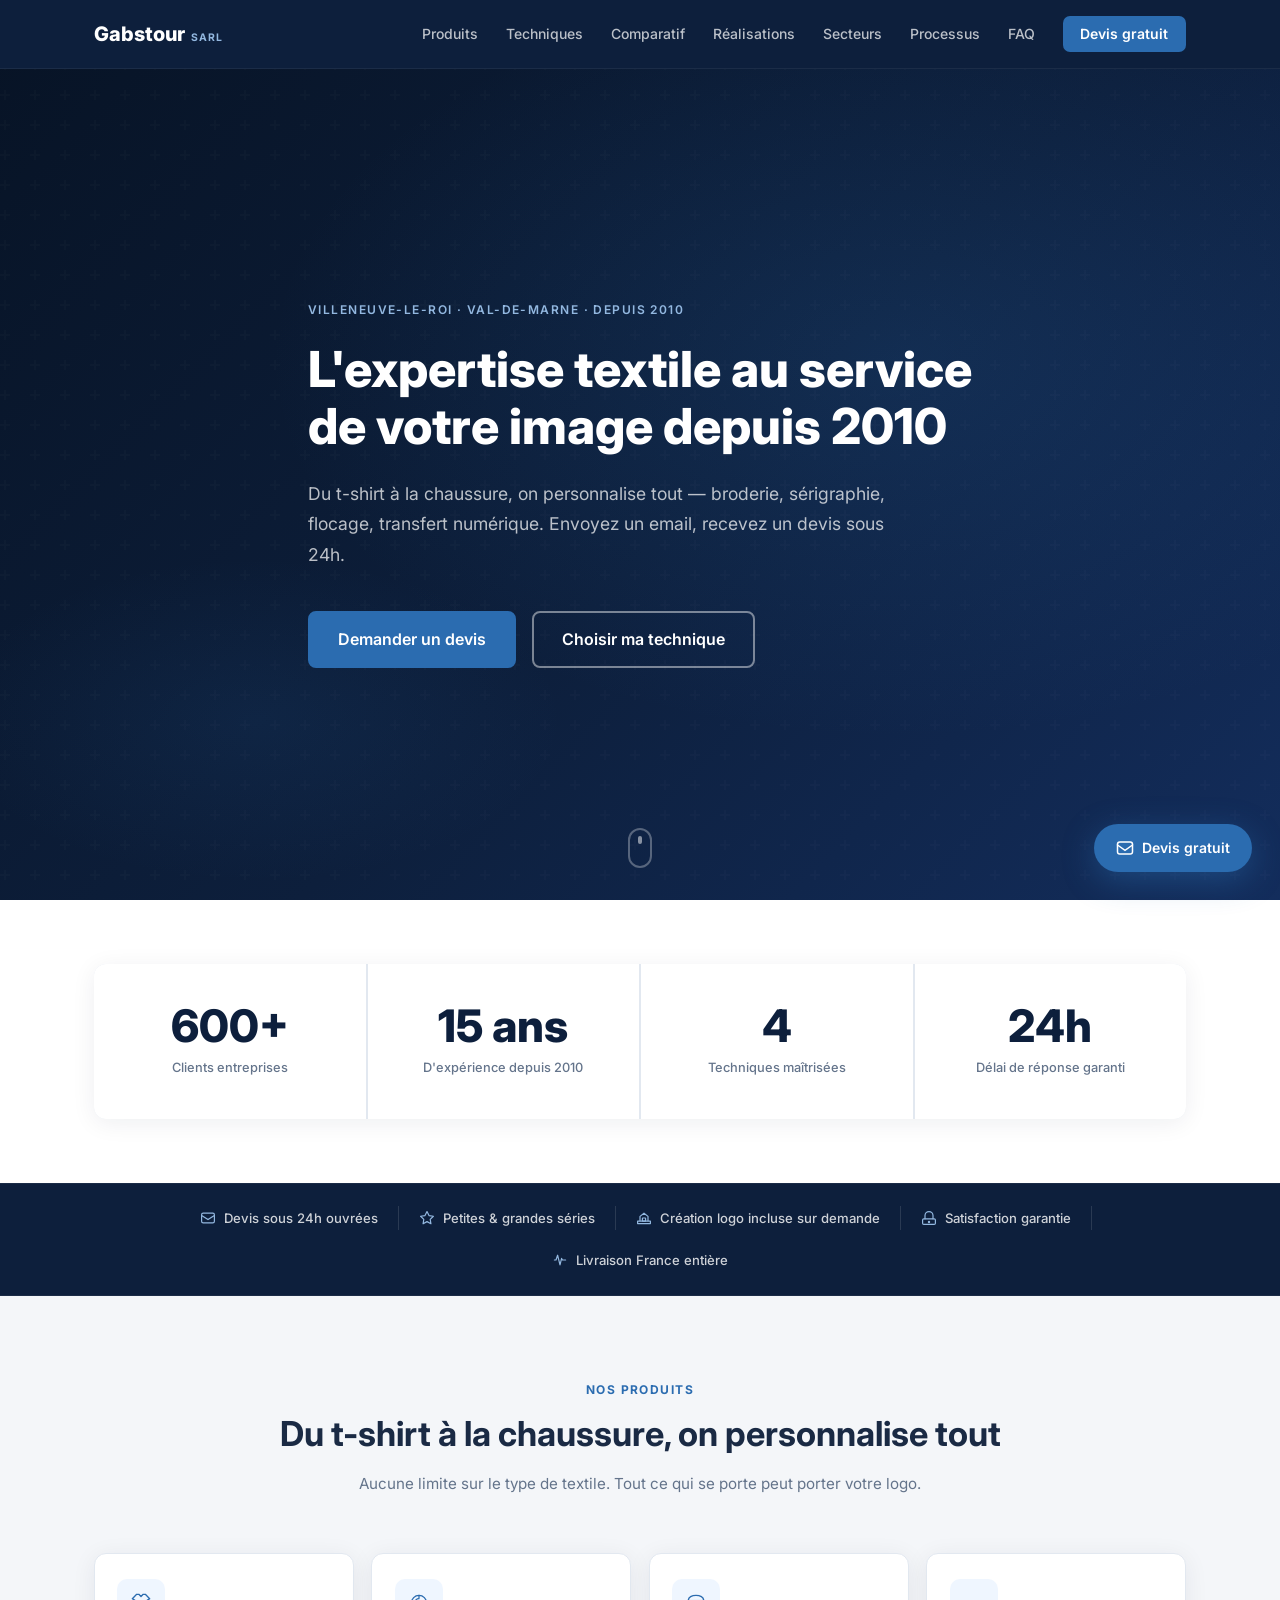
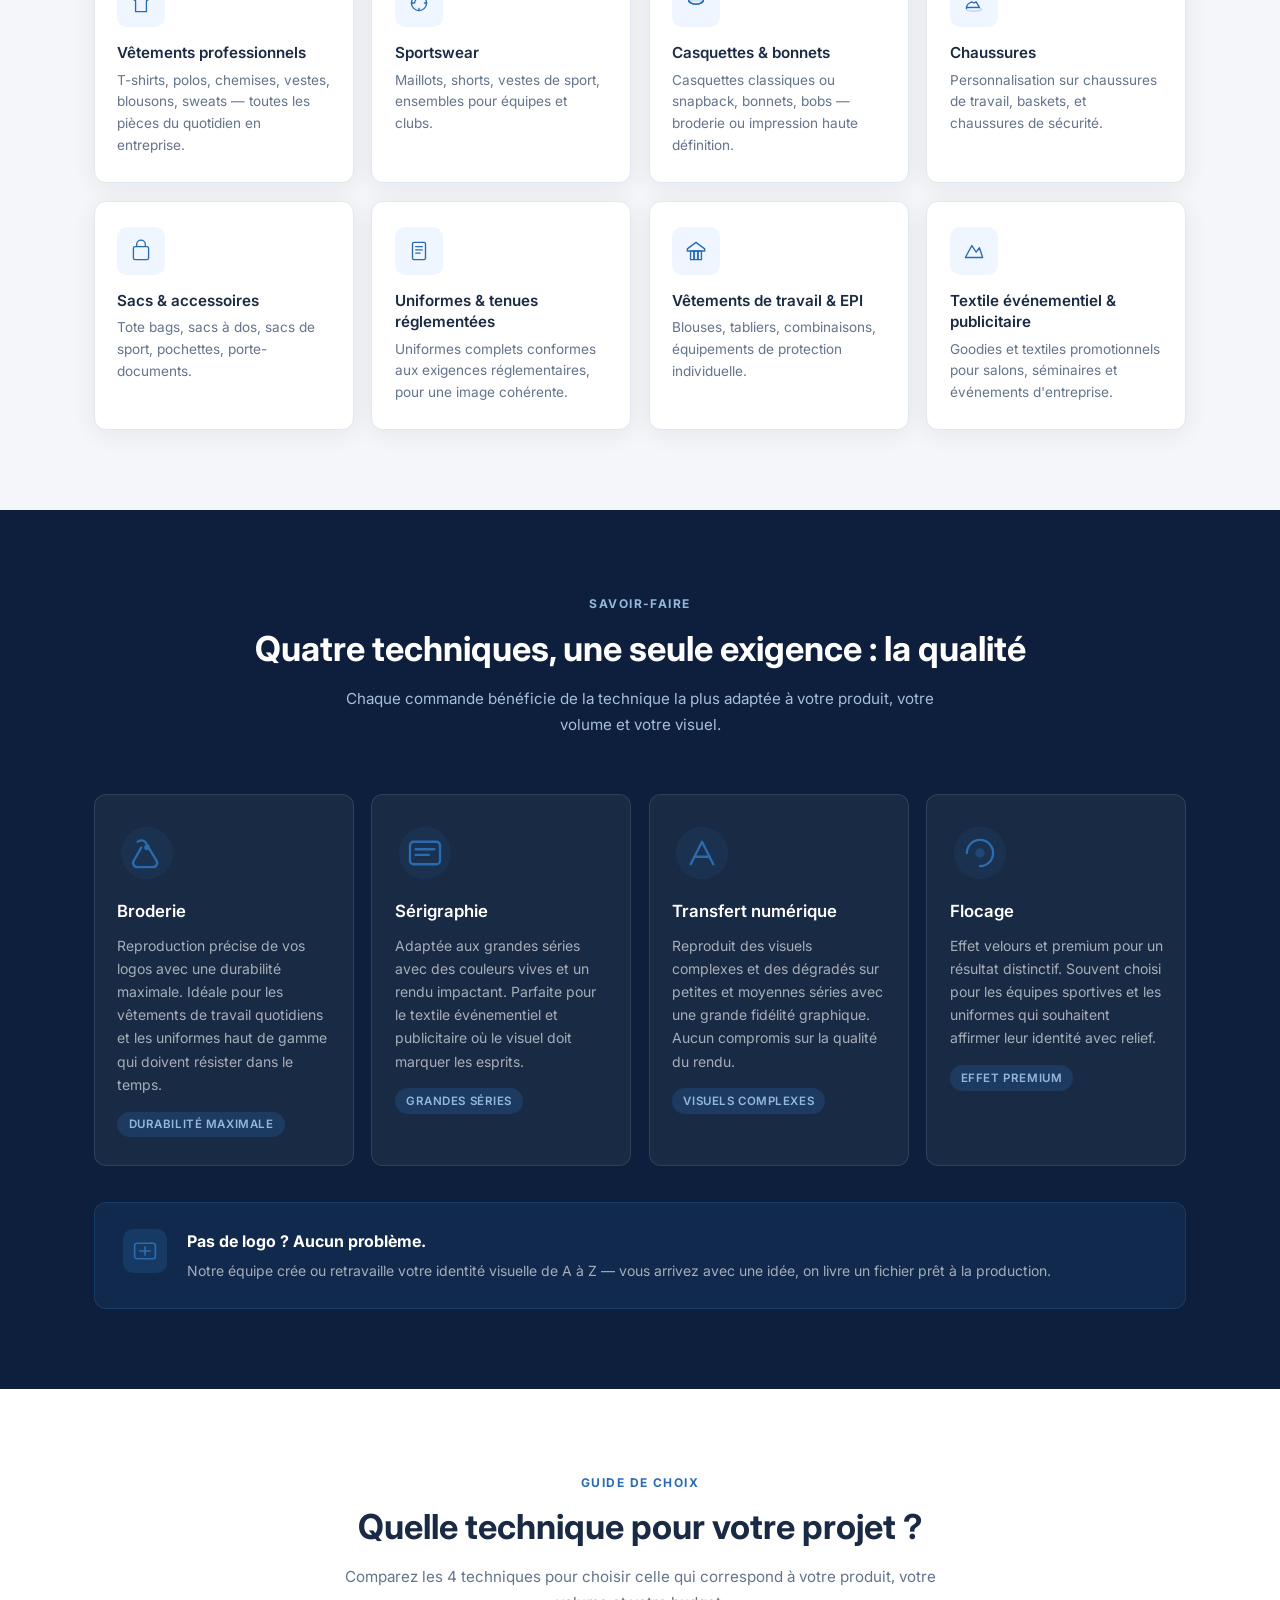
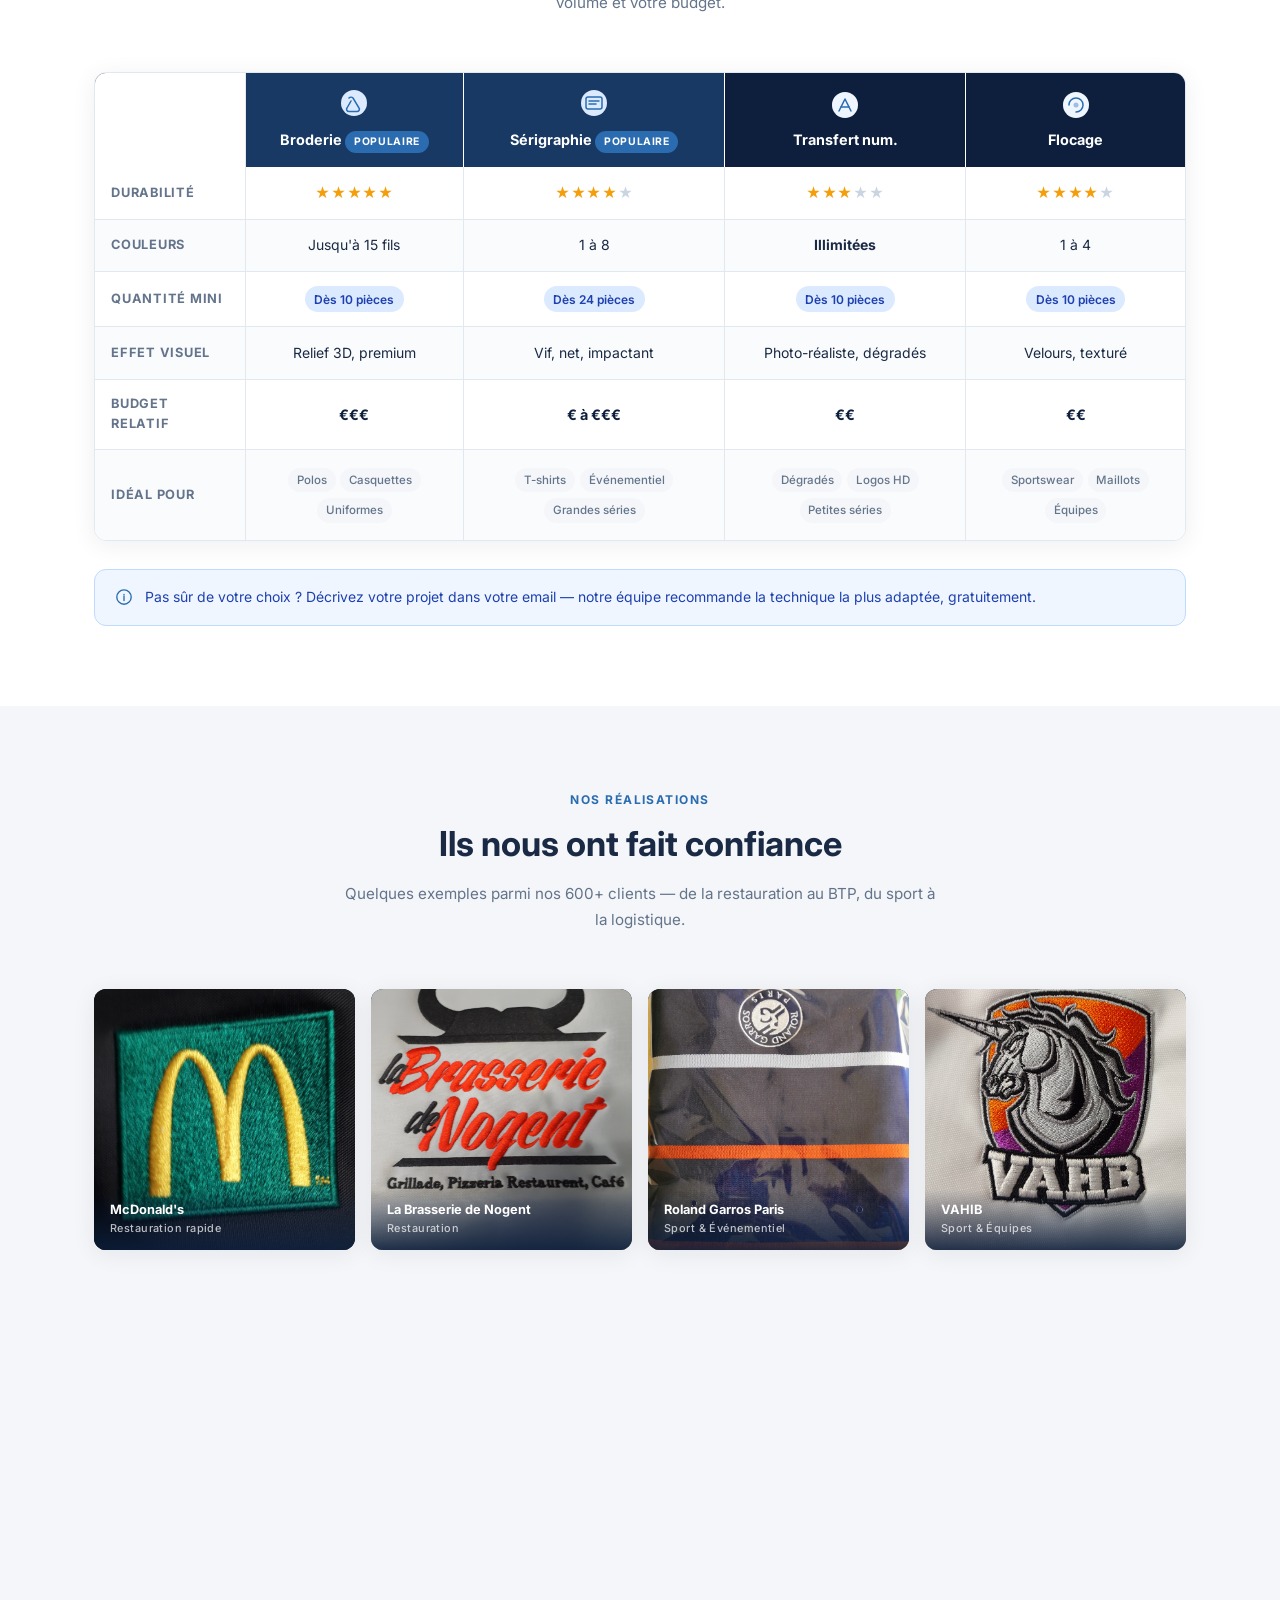
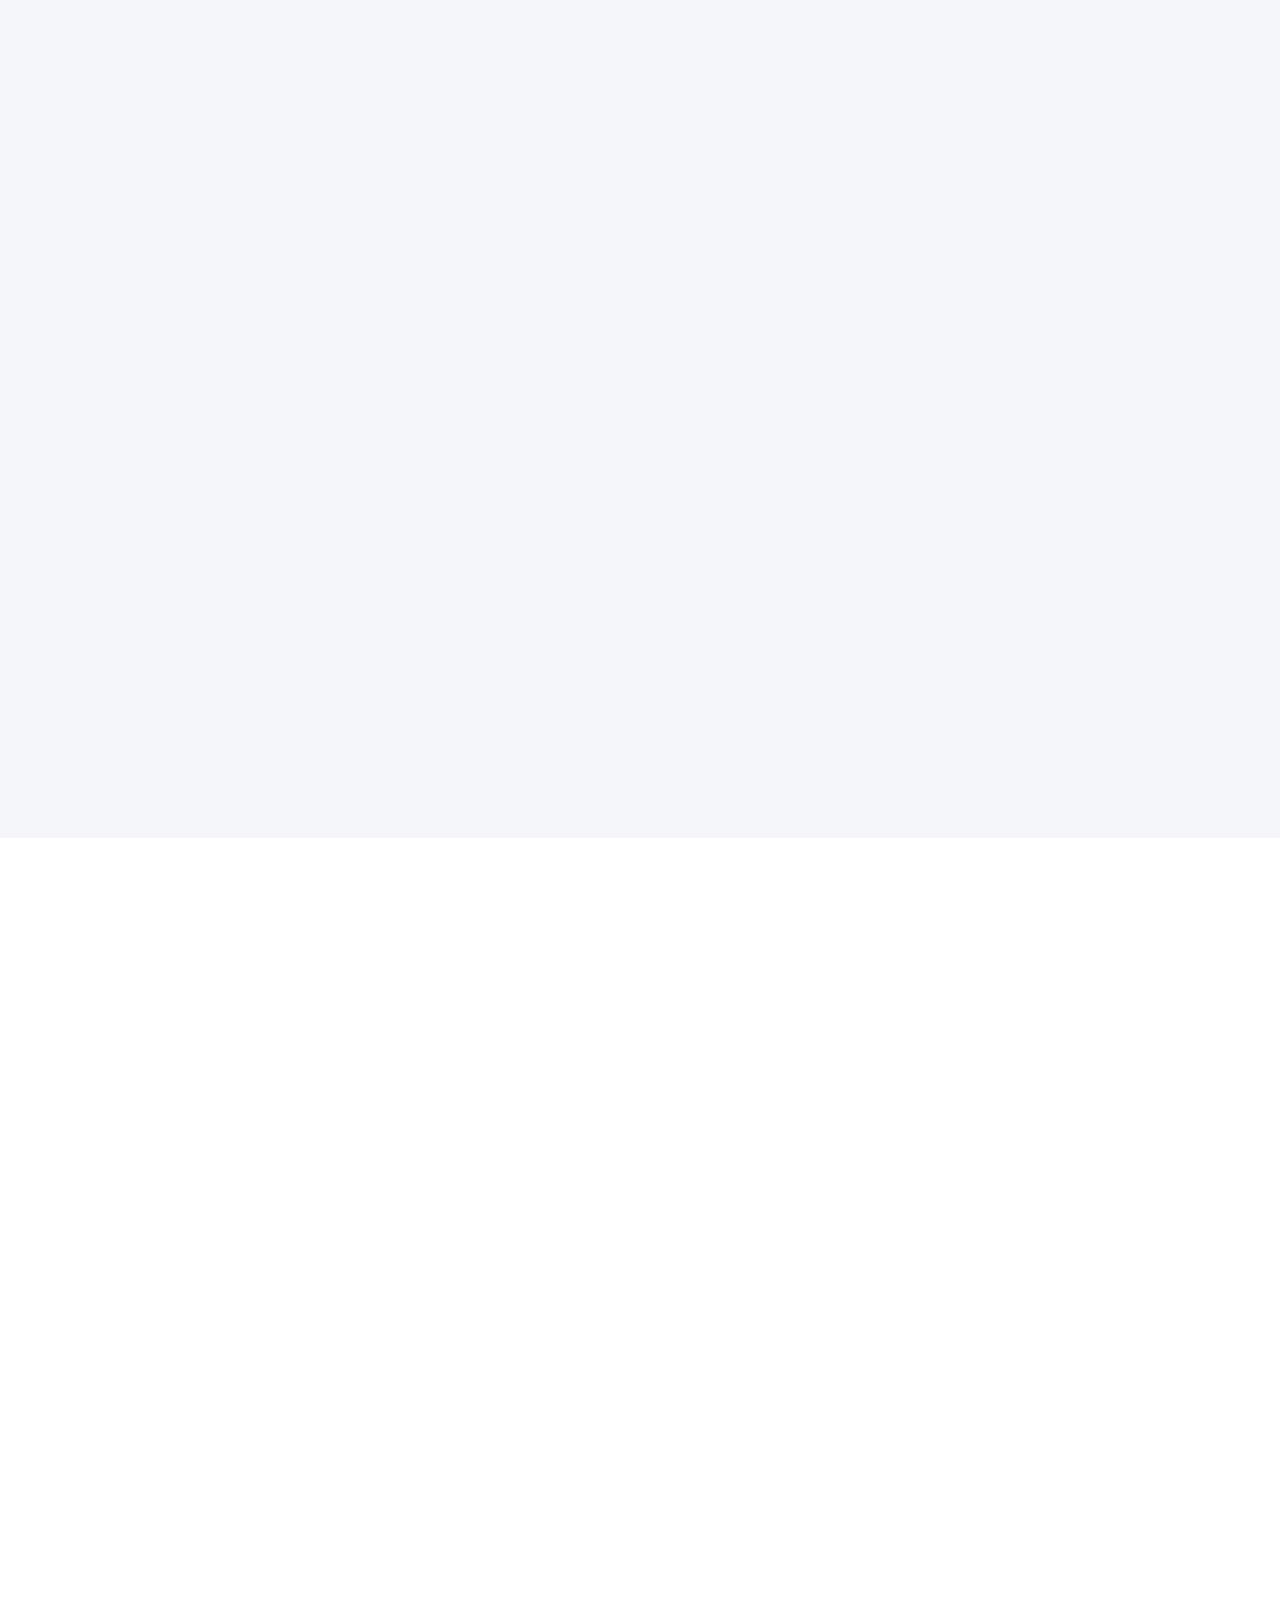
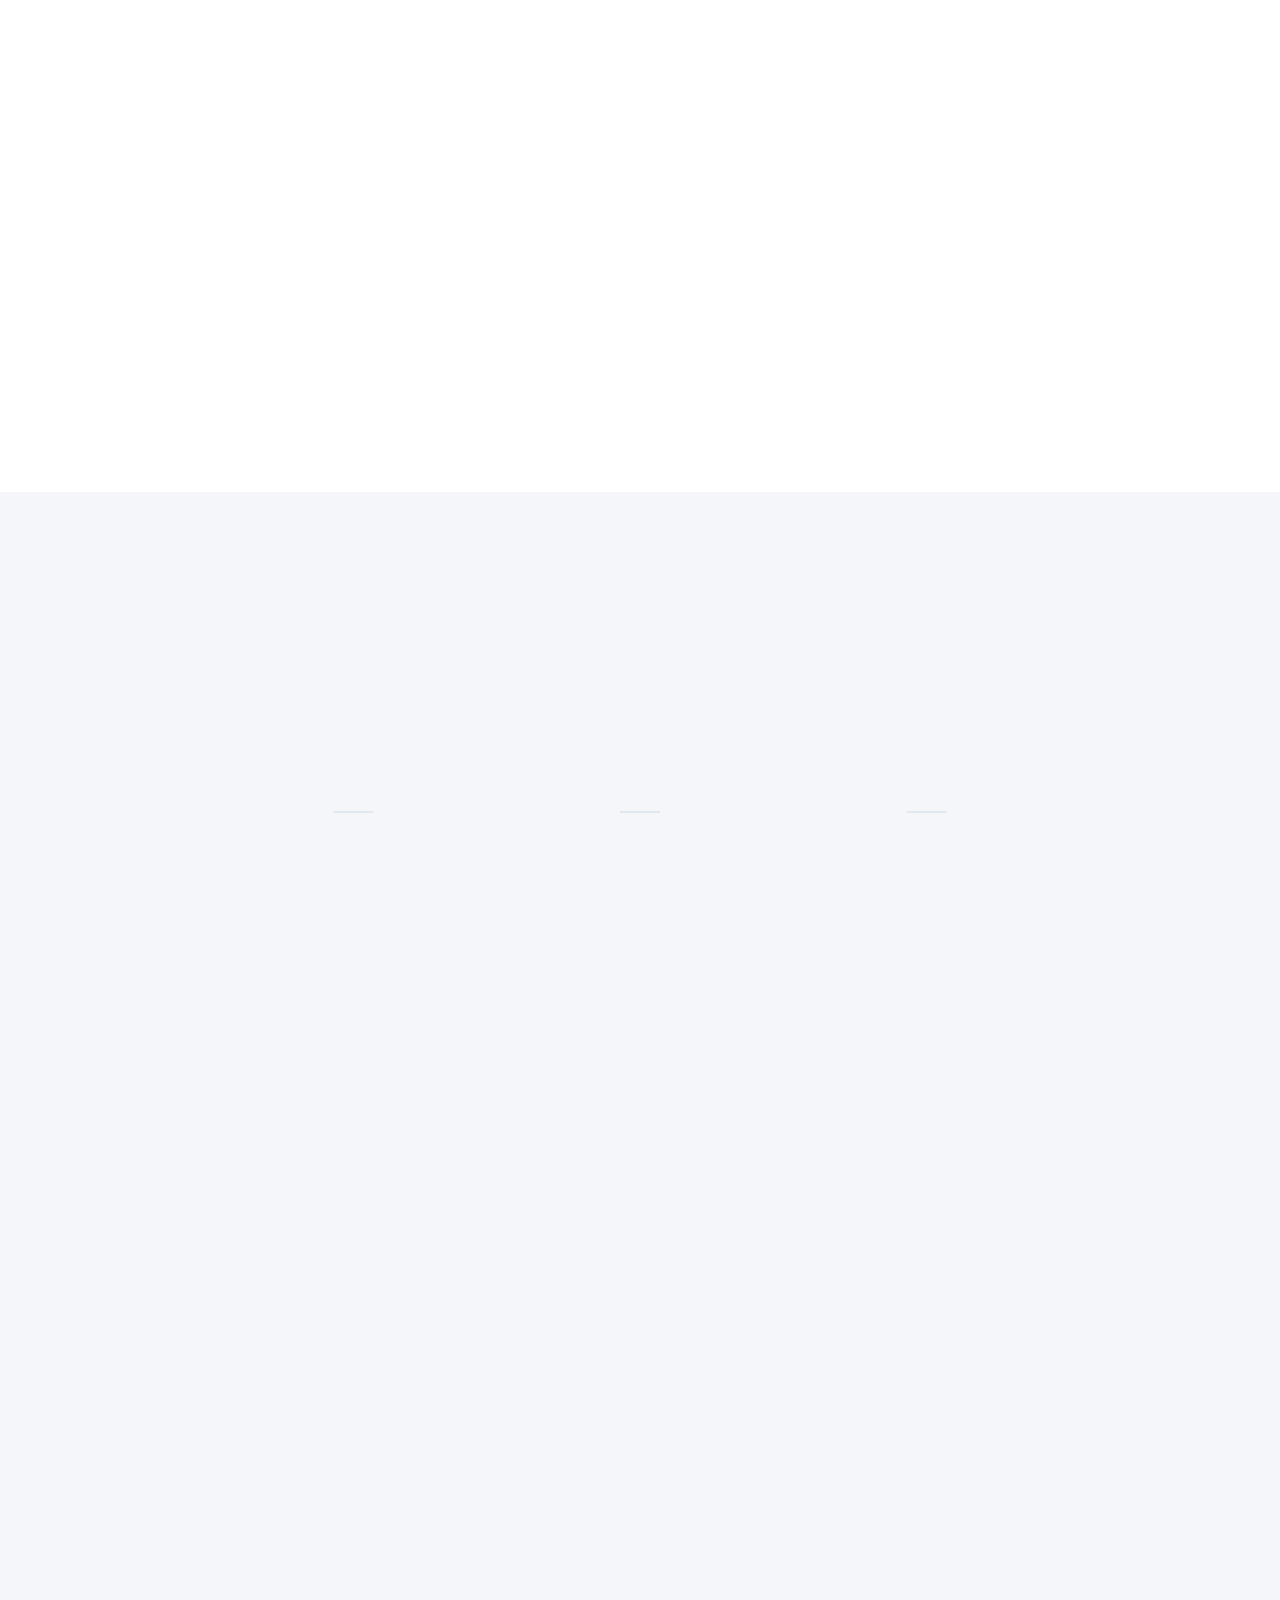
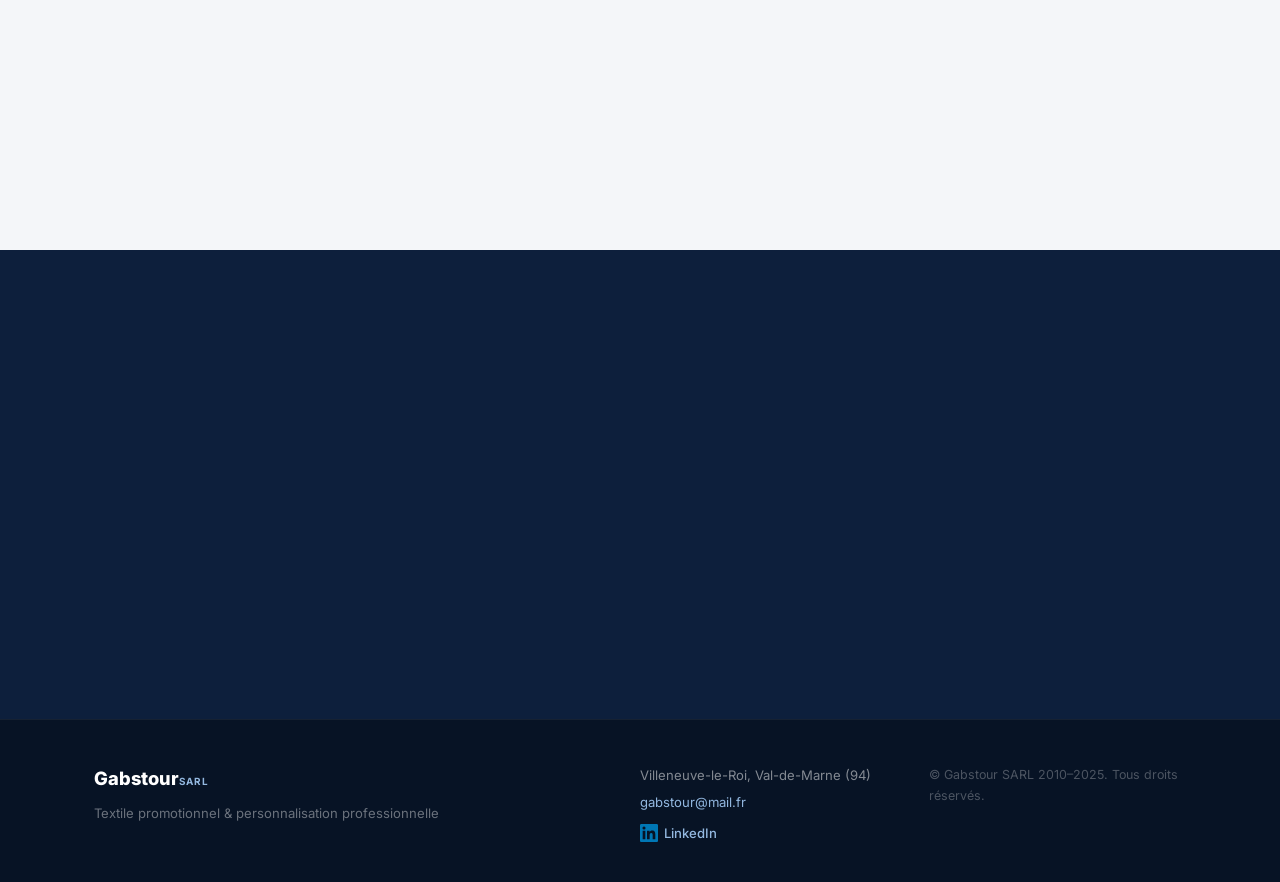
==== index.html @ 2e2203f8 "Ajoute section galerie avec 17 réalisations clients réelles Intègre les photos de broderie de vrais " ====
<!DOCTYPE html>
<html lang="fr">
<head>
  <meta charset="UTF-8" />
  <meta name="viewport" content="width=device-width, initial-scale=1.0" />
  <meta name="description" content="Gabstour SARL – Expert en textile promotionnel et vêtements de travail personnalisés depuis 2010. Broderie, sérigraphie, transfert numérique, flocage. Plus de 600 clients entreprises en France." />
  <title>Gabstour SARL – Textile Promotionnel & Personnalisation depuis 2010</title>
  <link rel="preconnect" href="https://fonts.googleapis.com" />
  <link rel="preconnect" href="https://fonts.gstatic.com" crossorigin />
  <link href="https://fonts.googleapis.com/css2?family=Inter:wght@300;400;500;600;700;800&display=swap" rel="stylesheet" />
  <link rel="stylesheet" href="style.css" />
</head>
<body>

  <!-- NAV -->
  <header class="navbar" id="navbar">
    <div class="container nav-inner">
      <a href="#hero" class="logo">
        <span class="logo-main">Gabstour</span><span class="logo-tag">SARL</span>
      </a>
      <nav class="nav-links" id="navLinks">
        <a href="#what-we-do">Produits</a>
        <a href="#techniques">Techniques</a>
        <a href="#comparison">Comparatif</a>
        <a href="#realisations">Réalisations</a>
        <a href="#sectors">Secteurs</a>
        <a href="#process">Processus</a>
        <a href="#faq">FAQ</a>
        <a href="#contact" class="nav-cta">Devis gratuit</a>
      </nav>
      <button class="burger" id="burger" aria-label="Menu" aria-expanded="false">
        <span></span><span></span><span></span>
      </button>
    </div>
  </header>

  <!-- HERO -->
  <section class="hero" id="hero">
    <div class="hero-overlay"></div>
    <div class="container hero-content">
      <p class="hero-eyebrow fade-in">Villeneuve-le-Roi · Val-de-Marne · Depuis 2010</p>
      <h1 class="hero-title fade-in">L'expertise textile au service<br>de votre image depuis 2010</h1>
      <p class="hero-sub fade-in">Du t-shirt à la chaussure, on personnalise tout — broderie, sérigraphie, flocage, transfert numérique. Envoyez un email, recevez un devis sous 24h.</p>
      <div class="hero-actions fade-in">
        <a href="#contact" class="btn btn-primary btn-lg">Demander un devis</a>
        <a href="#comparison" class="btn btn-outline btn-lg">Choisir ma technique</a>
      </div>
    </div>
    <div class="hero-scroll-hint" aria-hidden="true"><span></span></div>
  </section>

  <!-- STATS -->
  <section class="stats section-white" id="stats">
    <div class="container">
      <div class="stats-grid">
        <div class="stat-card reveal">
          <span class="stat-number" data-target="600" data-suffix="+">0</span>
          <span class="stat-label">Clients entreprises</span>
        </div>
        <div class="stat-card reveal">
          <span class="stat-number" data-target="15" data-suffix=" ans">0</span>
          <span class="stat-label">D'expérience depuis 2010</span>
        </div>
        <div class="stat-card reveal">
          <span class="stat-number" data-target="4" data-suffix="">0</span>
          <span class="stat-label">Techniques maîtrisées</span>
        </div>
        <div class="stat-card reveal">
          <span class="stat-number" data-target="24" data-suffix="h">0</span>
          <span class="stat-label">Délai de réponse garanti</span>
        </div>
      </div>
    </div>
  </section>

  <!-- GUARANTEES STRIP -->
  <section class="guarantees">
    <div class="container">
      <div class="guarantees-inner">
        <div class="guarantee-item">
          <svg viewBox="0 0 20 20" fill="none"><rect x="2" y="4" width="16" height="12" rx="2" stroke="currentColor" stroke-width="1.5" fill="none"/><path d="M2 7l8 5 8-5" stroke="currentColor" stroke-width="1.5" stroke-linecap="round"/></svg>
          <span>Devis sous 24h ouvrées</span>
        </div>
        <span class="g-sep" aria-hidden="true"></span>
        <div class="guarantee-item">
          <svg viewBox="0 0 20 20" fill="none"><path d="M10 2l2.5 5 5.5.8-4 3.9.9 5.5L10 14.5l-4.9 2.7.9-5.5L2 7.8l5.5-.8L10 2z" stroke="currentColor" stroke-width="1.5" stroke-linejoin="round" fill="none"/></svg>
          <span>Petites &amp; grandes séries</span>
        </div>
        <span class="g-sep" aria-hidden="true"></span>
        <div class="guarantee-item">
          <svg viewBox="0 0 20 20" fill="none"><path d="M2 14h16v3H2z" stroke="currentColor" stroke-width="1.5" stroke-linejoin="round" fill="none"/><path d="M5 14V8l5-4 5 4v6" stroke="currentColor" stroke-width="1.5" stroke-linejoin="round" fill="none"/><rect x="8" y="10" width="4" height="4" rx=".5" stroke="currentColor" stroke-width="1.5" fill="none"/></svg>
          <span>Création logo incluse sur demande</span>
        </div>
        <span class="g-sep" aria-hidden="true"></span>
        <div class="guarantee-item">
          <svg viewBox="0 0 20 20" fill="none"><rect x="2" y="11" width="16" height="7" rx="1.5" stroke="currentColor" stroke-width="1.5" fill="none"/><path d="M5 11V7a5 5 0 0110 0v4" stroke="currentColor" stroke-width="1.5" stroke-linecap="round"/><circle cx="10" cy="15" r="1.5" fill="currentColor"/></svg>
          <span>Satisfaction garantie</span>
        </div>
        <span class="g-sep" aria-hidden="true"></span>
        <div class="guarantee-item">
          <svg viewBox="0 0 20 20" fill="none"><path d="M3 10h2l2-6 3 12 2-8 1 2h4" stroke="currentColor" stroke-width="1.5" stroke-linecap="round" stroke-linejoin="round"/></svg>
          <span>Livraison France entière</span>
        </div>
      </div>
    </div>
  </section>

  <!-- WHAT WE PERSONALIZE -->
  <section class="section section-alt" id="what-we-do">
    <div class="container">
      <div class="section-header reveal">
        <p class="section-eyebrow">Nos produits</p>
        <h2>Du t-shirt à la chaussure, on personnalise tout</h2>
        <p class="section-sub">Aucune limite sur le type de textile. Tout ce qui se porte peut porter votre logo.</p>
      </div>
      <div class="products-grid">
        <div class="product-card reveal">
          <div class="product-icon">
            <svg viewBox="0 0 48 48" fill="none"><path d="M8 16l8-8h4l4 4 4-4h4l8 8-6 4v20H14V20L8 16z" stroke="#2B6CB0" stroke-width="2.5" stroke-linejoin="round"/></svg>
          </div>
          <h3>Vêtements professionnels</h3>
          <p>T-shirts, polos, chemises, vestes, blousons, sweats — toutes les pièces du quotidien en entreprise.</p>
        </div>
        <div class="product-card reveal">
          <div class="product-icon">
            <svg viewBox="0 0 48 48" fill="none"><circle cx="24" cy="24" r="14" stroke="#2B6CB0" stroke-width="2.5"/><path d="M16 24c0-4.4 3.6-8 8-8" stroke="#2B6CB0" stroke-width="2.5" stroke-linecap="round"/><path d="M24 10v4M24 34v4M10 24h4M34 24h4" stroke="#2B6CB0" stroke-width="2.5" stroke-linecap="round"/></svg>
          </div>
          <h3>Sportswear</h3>
          <p>Maillots, shorts, vestes de sport, ensembles pour équipes et clubs.</p>
        </div>
        <div class="product-card reveal">
          <div class="product-icon">
            <svg viewBox="0 0 48 48" fill="none"><ellipse cx="24" cy="18" rx="14" ry="8" stroke="#2B6CB0" stroke-width="2.5"/><path d="M10 18c0 4.4 6.3 8 14 8s14-3.6 14-8" stroke="#2B6CB0" stroke-width="2.5"/><rect x="10" y="18" width="28" height="4" rx="2" fill="#2B6CB0" opacity=".15"/></svg>
          </div>
          <h3>Casquettes &amp; bonnets</h3>
          <p>Casquettes classiques ou snapback, bonnets, bobs — broderie ou impression haute définition.</p>
        </div>
        <div class="product-card reveal">
          <div class="product-icon">
            <svg viewBox="0 0 48 48" fill="none"><path d="M10 34c0-4 2-8 6-10l4-2 4 2 4-2 6 10H10z" stroke="#2B6CB0" stroke-width="2.5" stroke-linejoin="round"/><ellipse cx="24" cy="36" rx="14" ry="3" stroke="#2B6CB0" stroke-width="2" opacity=".3"/></svg>
          </div>
          <h3>Chaussures</h3>
          <p>Personnalisation sur chaussures de travail, baskets, et chaussures de sécurité.</p>
        </div>
        <div class="product-card reveal">
          <div class="product-icon">
            <svg viewBox="0 0 48 48" fill="none"><rect x="10" y="16" width="28" height="24" rx="3" stroke="#2B6CB0" stroke-width="2.5"/><path d="M16 16V12a8 8 0 0116 0v4" stroke="#2B6CB0" stroke-width="2.5"/></svg>
          </div>
          <h3>Sacs &amp; accessoires</h3>
          <p>Tote bags, sacs à dos, sacs de sport, pochettes, porte-documents.</p>
        </div>
        <div class="product-card reveal">
          <div class="product-icon">
            <svg viewBox="0 0 48 48" fill="none"><rect x="12" y="8" width="24" height="32" rx="3" stroke="#2B6CB0" stroke-width="2.5"/><path d="M18 16h12M18 22h12M18 28h8" stroke="#2B6CB0" stroke-width="2.5" stroke-linecap="round"/></svg>
          </div>
          <h3>Uniformes &amp; tenues réglementées</h3>
          <p>Uniformes complets conformes aux exigences réglementaires, pour une image cohérente.</p>
        </div>
        <div class="product-card reveal">
          <div class="product-icon">
            <svg viewBox="0 0 48 48" fill="none"><path d="M24 8L8 20v4h32v-4L24 8z" stroke="#2B6CB0" stroke-width="2.5" stroke-linejoin="round"/><rect x="14" y="24" width="6" height="16" rx="1" stroke="#2B6CB0" stroke-width="2.5"/><rect x="21" y="24" width="6" height="16" rx="1" stroke="#2B6CB0" stroke-width="2.5"/><rect x="28" y="24" width="6" height="16" rx="1" stroke="#2B6CB0" stroke-width="2.5"/></svg>
          </div>
          <h3>Vêtements de travail &amp; EPI</h3>
          <p>Blouses, tabliers, combinaisons, équipements de protection individuelle.</p>
        </div>
        <div class="product-card reveal">
          <div class="product-icon">
            <svg viewBox="0 0 48 48" fill="none"><path d="M8 36L20 14l8 12 6-8 6 18H8z" stroke="#2B6CB0" stroke-width="2.5" stroke-linejoin="round"/></svg>
          </div>
          <h3>Textile événementiel &amp; publicitaire</h3>
          <p>Goodies et textiles promotionnels pour salons, séminaires et événements d'entreprise.</p>
        </div>
      </div>
    </div>
  </section>

  <!-- TECHNIQUES -->
  <section class="section section-dark" id="techniques">
    <div class="container">
      <div class="section-header reveal">
        <p class="section-eyebrow light">Savoir-faire</p>
        <h2 class="light">Quatre techniques, une seule exigence : la qualité</h2>
        <p class="section-sub light">Chaque commande bénéficie de la technique la plus adaptée à votre produit, votre volume et votre visuel.</p>
      </div>
      <div class="techniques-grid">
        <div class="technique-card reveal">
          <div class="technique-icon">
            <svg viewBox="0 0 64 64" fill="none"><circle cx="32" cy="32" r="28" fill="#2B6CB0" opacity=".1"/><path d="M22 20c2-2 6-2 8 0l12 20c2 3 0 7-4 7H22c-4 0-6-4-4-7l8-14" stroke="#2B6CB0" stroke-width="2.5" stroke-linecap="round" stroke-linejoin="round"/><circle cx="32" cy="26" r="3" fill="#2B6CB0"/></svg>
          </div>
          <h3>Broderie</h3>
          <p>Reproduction précise de vos logos avec une durabilité maximale. Idéale pour les vêtements de travail quotidiens et les uniformes haut de gamme qui doivent résister dans le temps.</p>
          <span class="technique-tag">Durabilité maximale</span>
        </div>
        <div class="technique-card reveal">
          <div class="technique-icon">
            <svg viewBox="0 0 64 64" fill="none"><circle cx="32" cy="32" r="28" fill="#2B6CB0" opacity=".1"/><rect x="16" y="20" width="32" height="24" rx="4" stroke="#2B6CB0" stroke-width="2.5"/><path d="M22 28h20M22 34h14" stroke="#2B6CB0" stroke-width="2.5" stroke-linecap="round"/></svg>
          </div>
          <h3>Sérigraphie</h3>
          <p>Adaptée aux grandes séries avec des couleurs vives et un rendu impactant. Parfaite pour le textile événementiel et publicitaire où le visuel doit marquer les esprits.</p>
          <span class="technique-tag">Grandes séries</span>
        </div>
        <div class="technique-card reveal">
          <div class="technique-icon">
            <svg viewBox="0 0 64 64" fill="none"><circle cx="32" cy="32" r="28" fill="#2B6CB0" opacity=".1"/><path d="M20 44L32 20l12 24" stroke="#2B6CB0" stroke-width="2.5" stroke-linecap="round" stroke-linejoin="round"/><path d="M24 36h16" stroke="#2B6CB0" stroke-width="2.5" stroke-linecap="round"/></svg>
          </div>
          <h3>Transfert numérique</h3>
          <p>Reproduit des visuels complexes et des dégradés sur petites et moyennes séries avec une grande fidélité graphique. Aucun compromis sur la qualité du rendu.</p>
          <span class="technique-tag">Visuels complexes</span>
        </div>
        <div class="technique-card reveal">
          <div class="technique-icon">
            <svg viewBox="0 0 64 64" fill="none"><circle cx="32" cy="32" r="28" fill="#2B6CB0" opacity=".1"/><path d="M18 32c0-7.7 6.3-14 14-14s14 6.3 14 14-6.3 14-14 14" stroke="#2B6CB0" stroke-width="2.5" stroke-linecap="round"/><circle cx="32" cy="32" r="5" fill="#2B6CB0" opacity=".4"/></svg>
          </div>
          <h3>Flocage</h3>
          <p>Effet velours et premium pour un résultat distinctif. Souvent choisi pour les équipes sportives et les uniformes qui souhaitent affirmer leur identité avec relief.</p>
          <span class="technique-tag">Effet premium</span>
        </div>
      </div>
      <div class="logo-service reveal">
        <div class="logo-service-icon">
          <svg viewBox="0 0 40 40" fill="none"><rect x="4" y="8" width="32" height="24" rx="4" stroke="#2B6CB0" stroke-width="2.5"/><path d="M12 20h16M20 14v12" stroke="#2B6CB0" stroke-width="2.5" stroke-linecap="round"/></svg>
        </div>
        <div>
          <strong>Pas de logo ? Aucun problème.</strong>
          <p>Notre équipe crée ou retravaille votre identité visuelle de A à Z — vous arrivez avec une idée, on livre un fichier prêt à la production.</p>
        </div>
      </div>
    </div>
  </section>

  <!-- COMPARISON TABLE -->
  <section class="section section-white" id="comparison">
    <div class="container">
      <div class="section-header reveal">
        <p class="section-eyebrow">Guide de choix</p>
        <h2>Quelle technique pour votre projet ?</h2>
        <p class="section-sub">Comparez les 4 techniques pour choisir celle qui correspond à votre produit, votre volume et votre budget.</p>
      </div>

      <div class="comp-wrapper reveal">
        <div class="comp-table" role="table" aria-label="Comparatif des techniques de personnalisation">

          <!-- Header -->
          <div class="comp-row comp-header" role="row">
            <div class="comp-label-cell" role="columnheader"></div>
            <div class="comp-head-cell comp-featured" role="columnheader">
              <div class="comp-tech-icon">
                <svg viewBox="0 0 32 32" fill="none"><circle cx="16" cy="16" r="13" fill="#dbeafe"/><path d="M11 11c1-1 3-1 4 0l6 10c1 1.5 0 3.5-2 3.5H11c-2 0-3-2-2-3.5l4-7" stroke="#2B6CB0" stroke-width="1.5" stroke-linecap="round" stroke-linejoin="round"/></svg>
              </div>
              Broderie
              <span class="comp-badge">Populaire</span>
            </div>
            <div class="comp-head-cell comp-featured" role="columnheader">
              <div class="comp-tech-icon">
                <svg viewBox="0 0 32 32" fill="none"><circle cx="16" cy="16" r="13" fill="#dbeafe"/><rect x="8" y="10" width="16" height="12" rx="2" stroke="#2B6CB0" stroke-width="1.5"/><path d="M11 14h10M11 17h7" stroke="#2B6CB0" stroke-width="1.5" stroke-linecap="round"/></svg>
              </div>
              Sérigraphie
              <span class="comp-badge">Populaire</span>
            </div>
            <div class="comp-head-cell" role="columnheader">
              <div class="comp-tech-icon">
                <svg viewBox="0 0 32 32" fill="none"><circle cx="16" cy="16" r="13" fill="#eff6ff"/><path d="M10 22L16 10l6 12" stroke="#2B6CB0" stroke-width="1.5" stroke-linecap="round" stroke-linejoin="round"/><path d="M12 18h8" stroke="#2B6CB0" stroke-width="1.5" stroke-linecap="round"/></svg>
              </div>
              Transfert num.
            </div>
            <div class="comp-head-cell" role="columnheader">
              <div class="comp-tech-icon">
                <svg viewBox="0 0 32 32" fill="none"><circle cx="16" cy="16" r="13" fill="#eff6ff"/><path d="M9 16c0-3.9 3.1-7 7-7s7 3.1 7 7-3.1 7-7 7" stroke="#2B6CB0" stroke-width="1.5" stroke-linecap="round"/><circle cx="16" cy="16" r="2.5" fill="#2B6CB0" opacity=".4"/></svg>
              </div>
              Flocage
            </div>
          </div>

          <!-- Durabilité -->
          <div class="comp-row" role="row">
            <div class="comp-label-cell" role="rowheader">Durabilité</div>
            <div class="comp-cell" role="cell"><div class="stars"><span class="s-full">★★★★★</span></div></div>
            <div class="comp-cell" role="cell"><div class="stars"><span class="s-full">★★★★</span><span class="s-empty">★</span></div></div>
            <div class="comp-cell" role="cell"><div class="stars"><span class="s-full">★★★</span><span class="s-empty">★★</span></div></div>
            <div class="comp-cell" role="cell"><div class="stars"><span class="s-full">★★★★</span><span class="s-empty">★</span></div></div>
          </div>

          <!-- Couleurs -->
          <div class="comp-row" role="row">
            <div class="comp-label-cell" role="rowheader">Couleurs</div>
            <div class="comp-cell" role="cell">Jusqu'à 15 fils</div>
            <div class="comp-cell" role="cell">1 à 8</div>
            <div class="comp-cell" role="cell"><strong>Illimitées</strong></div>
            <div class="comp-cell" role="cell">1 à 4</div>
          </div>

          <!-- Quantité mini -->
          <div class="comp-row" role="row">
            <div class="comp-label-cell" role="rowheader">Quantité mini</div>
            <div class="comp-cell" role="cell"><span class="tag-blue">Dès 10 pièces</span></div>
            <div class="comp-cell" role="cell"><span class="tag-blue">Dès 24 pièces</span></div>
            <div class="comp-cell" role="cell"><span class="tag-blue">Dès 10 pièces</span></div>
            <div class="comp-cell" role="cell"><span class="tag-blue">Dès 10 pièces</span></div>
          </div>

          <!-- Rendu -->
          <div class="comp-row" role="row">
            <div class="comp-label-cell" role="rowheader">Effet visuel</div>
            <div class="comp-cell" role="cell">Relief 3D, premium</div>
            <div class="comp-cell" role="cell">Vif, net, impactant</div>
            <div class="comp-cell" role="cell">Photo-réaliste, dégradés</div>
            <div class="comp-cell" role="cell">Velours, texturé</div>
          </div>

          <!-- Budget -->
          <div class="comp-row" role="row">
            <div class="comp-label-cell" role="rowheader">Budget relatif</div>
            <div class="comp-cell" role="cell"><span class="price-badge">€€€</span></div>
            <div class="comp-cell" role="cell"><span class="price-badge">€ à €€€</span></div>
            <div class="comp-cell" role="cell"><span class="price-badge">€€</span></div>
            <div class="comp-cell" role="cell"><span class="price-badge">€€</span></div>
          </div>

          <!-- Idéal pour -->
          <div class="comp-row comp-last" role="row">
            <div class="comp-label-cell" role="rowheader">Idéal pour</div>
            <div class="comp-cell comp-tags-cell" role="cell">
              <span>Polos</span><span>Casquettes</span><span>Uniformes</span>
            </div>
            <div class="comp-cell comp-tags-cell" role="cell">
              <span>T-shirts</span><span>Événementiel</span><span>Grandes séries</span>
            </div>
            <div class="comp-cell comp-tags-cell" role="cell">
              <span>Dégradés</span><span>Logos HD</span><span>Petites séries</span>
            </div>
            <div class="comp-cell comp-tags-cell" role="cell">
              <span>Sportswear</span><span>Maillots</span><span>Équipes</span>
            </div>
          </div>

        </div>
      </div>

      <div class="comp-note reveal">
        <svg viewBox="0 0 20 20" fill="none"><circle cx="10" cy="10" r="8" stroke="#2B6CB0" stroke-width="1.5"/><path d="M10 9v5M10 7v.5" stroke="#2B6CB0" stroke-width="1.5" stroke-linecap="round"/></svg>
        <p>Pas sûr de votre choix ? Décrivez votre projet dans votre email — notre équipe recommande la technique la plus adaptée, gratuitement.</p>
      </div>
    </div>
  </section>

  <!-- GALLERY -->
  <section class="section section-alt" id="realisations">
    <div class="container">
      <div class="section-header reveal">
        <p class="section-eyebrow">Nos réalisations</p>
        <h2>Ils nous ont fait confiance</h2>
        <p class="section-sub">Quelques exemples parmi nos 600+ clients — de la restauration au BTP, du sport à la logistique.</p>
      </div>
      <div class="gallery-grid">

        <div class="gallery-card reveal">
          <img src="images/mcdonalds.jpeg" alt="Broderie McDonald's — logo M vert et or sur veste noire" loading="lazy" />
          <div class="gallery-overlay">
            <span class="gallery-client">McDonald's</span>
            <span class="gallery-sector">Restauration rapide</span>
          </div>
        </div>

        <div class="gallery-card reveal">
          <img src="images/brasserie-nogent.jpeg" alt="Broderie La Brasserie de Nogent — texte rouge et noir sur tablier blanc" loading="lazy" />
          <div class="gallery-overlay">
            <span class="gallery-client">La Brasserie de Nogent</span>
            <span class="gallery-sector">Restauration</span>
          </div>
        </div>

        <div class="gallery-card reveal">
          <img src="images/roland-garros.jpeg" alt="Broderie Roland Garros Paris — badge blanc sur blouson marine" loading="lazy" />
          <div class="gallery-overlay">
            <span class="gallery-client">Roland Garros Paris</span>
            <span class="gallery-sector">Sport &amp; Événementiel</span>
          </div>
        </div>

        <div class="gallery-card reveal">
          <img src="images/vahib.jpeg" alt="Broderie VAHIB — badge licorne multicolore sur polo blanc" loading="lazy" />
          <div class="gallery-overlay">
            <span class="gallery-client">VAHIB</span>
            <span class="gallery-sector">Sport &amp; Équipes</span>
          </div>
        </div>

        <div class="gallery-card reveal">
          <img src="images/cesi-btp.jpeg" alt="Broderie CESI BTP — logo bleu ciel sur veste grise" loading="lazy" />
          <div class="gallery-overlay">
            <span class="gallery-client">CESI BTP</span>
            <span class="gallery-sector">BTP &amp; Formation</span>
          </div>
        </div>

        <div class="gallery-card reveal">
          <img src="images/genesis-installations.jpeg" alt="Broderie Genesis Installations — texte blanc sur fond noir avec drapeau tricolore" loading="lazy" />
          <div class="gallery-overlay">
            <span class="gallery-client">Genesis Installations</span>
            <span class="gallery-sector">Installations &amp; Services</span>
          </div>
        </div>

        <div class="gallery-card reveal">
          <img src="images/lapeyre-logistique.jpeg" alt="Broderie Lapeyre Logistique — logo turquoise et blanc sur veste noire" loading="lazy" />
          <div class="gallery-overlay">
            <span class="gallery-client">Lapeyre Logistique</span>
            <span class="gallery-sector">Logistique</span>
          </div>
        </div>

        <div class="gallery-card reveal">
          <img src="images/gaz-technic.jpeg" alt="Broderie Gaz Technic — logo bleu et orange sur veste noire" loading="lazy" />
          <div class="gallery-overlay">
            <span class="gallery-client">Gaz Technic</span>
            <span class="gallery-sector">Industrie &amp; Énergie</span>
          </div>
        </div>

        <div class="gallery-card reveal">
          <img src="images/paris-executive-catering.jpeg" alt="Broderie Paris Executive Catering — logo violet et blanc sur veste noire" loading="lazy" />
          <div class="gallery-overlay">
            <span class="gallery-client">Paris Executive Catering</span>
            <span class="gallery-sector">Traiteur premium</span>
          </div>
        </div>

        <div class="gallery-card reveal">
          <img src="images/traiteurs-de-france.jpeg" alt="Broderie Les Traiteurs de France Membre — badge or et blanc sur noir" loading="lazy" />
          <div class="gallery-overlay">
            <span class="gallery-client">Les Traiteurs de France</span>
            <span class="gallery-sector">Gastronomie</span>
          </div>
        </div>

        <div class="gallery-card reveal">
          <img src="images/la-table-des-saveurs.jpeg" alt="Broderie La Table des Saveurs — badge bleu blanc rouge sur veste noire" loading="lazy" />
          <div class="gallery-overlay">
            <span class="gallery-client">La Table des Saveurs</span>
            <span class="gallery-sector">Restauration</span>
          </div>
        </div>

        <div class="gallery-card reveal">
          <img src="images/les-saveurs-du-jardin.jpeg" alt="Broderie Les Saveurs du Jardin — logo vert et blanc sur tablier noir" loading="lazy" />
          <div class="gallery-overlay">
            <span class="gallery-client">Les Saveurs du Jardin</span>
            <span class="gallery-sector">Restauration traiteur</span>
          </div>
        </div>

        <div class="gallery-card reveal">
          <img src="images/hgood-market.jpeg" alt="Broderie HGood Market — logo rouge et personnage sur tablier noir" loading="lazy" />
          <div class="gallery-overlay">
            <span class="gallery-client">HGood Market</span>
            <span class="gallery-sector">Grande distribution</span>
          </div>
        </div>

        <div class="gallery-card reveal">
          <img src="images/halles-market.jpeg" alt="Broderie Halles Market — logo multicolore sur tissu rouge" loading="lazy" />
          <div class="gallery-overlay">
            <span class="gallery-client">Halles Market</span>
            <span class="gallery-sector">Commerce alimentaire</span>
          </div>
        </div>

        <div class="gallery-card reveal">
          <img src="images/capexo-lilotfruits.jpeg" alt="Broderie Capexo LilotFruits — logo blanc sur fond noir" loading="lazy" />
          <div class="gallery-overlay">
            <span class="gallery-client">Capexo LilotFruits</span>
            <span class="gallery-sector">Fruits &amp; Légumes, Rungis</span>
          </div>
        </div>

        <div class="gallery-card reveal">
          <img src="images/dufer-rungis.jpeg" alt="Broderie Dufer Rungis — couronne d'olives brodée vert et blanc sur marine" loading="lazy" />
          <div class="gallery-overlay">
            <span class="gallery-client">Dufer Rungis</span>
            <span class="gallery-sector">Alimentation, Rungis</span>
          </div>
        </div>

        <div class="gallery-card reveal">
          <img src="images/ab-distribution.jpeg" alt="Broderie Ab Distribution Best Candy Shop — personnage brodé sur sac rouge" loading="lazy" />
          <div class="gallery-overlay">
            <span class="gallery-client">Ab Distribution</span>
            <span class="gallery-sector">Commerce &amp; Distribution</span>
          </div>
        </div>

      </div>
    </div>
  </section>

  <!-- WHY US -->
  <section class="section section-white" id="why-us">
    <div class="container">
      <div class="section-header reveal">
        <p class="section-eyebrow">Pourquoi Gabstour</p>
        <h2>Un interlocuteur unique, de l'idée à la livraison</h2>
      </div>
      <div class="why-grid">
        <div class="why-card reveal">
          <div class="why-number">01</div>
          <div>
            <h3>15 ans d'expertise textile</h3>
            <p>Fondée en 2010, Gabstour a accompagné plus de 600 entreprises sur tout le territoire. On connaît les pièges, les délais réels et les techniques qui durent.</p>
          </div>
        </div>
        <div class="why-card reveal">
          <div class="why-number">02</div>
          <div>
            <h3>Accompagnement de A à Z</h3>
            <p>Pas de logo ? Pas de fichier ? Pas de problème. On prend en charge la création graphique, le conseil technique et le suivi de fabrication jusqu'à votre porte.</p>
          </div>
        </div>
        <div class="why-card reveal">
          <div class="why-number">03</div>
          <div>
            <h3>Petites et grandes séries</h3>
            <p>Que vous ayez besoin de 5 polos pour un séminaire ou de 5 000 t-shirts pour un événement national, on s'adapte à votre volume sans minimum imposé.</p>
          </div>
        </div>
        <div class="why-card reveal">
          <div class="why-number">04</div>
          <div>
            <h3>Réactivité et suivi personnalisé</h3>
            <p>Devis sous 24h, interlocuteur dédié, communication directe. Vous êtes informé à chaque étape — jamais seul face à une boîte noire.</p>
          </div>
        </div>
      </div>
    </div>
  </section>

  <!-- SECTORS -->
  <section class="section section-white" id="sectors">
    <div class="container">
      <div class="section-header reveal">
        <p class="section-eyebrow">Secteurs</p>
        <h2>Ils nous font confiance</h2>
        <p class="section-sub">De la startup au grand groupe, Gabstour habille tous les secteurs.</p>
      </div>
      <div class="sectors-grid">
        <div class="sector-item reveal">
          <div class="sector-icon">
            <svg viewBox="0 0 40 40" fill="none"><rect x="6" y="20" width="28" height="14" rx="2" stroke="#2B6CB0" stroke-width="2"/><path d="M14 20V12h12v8" stroke="#2B6CB0" stroke-width="2"/><path d="M6 20h28" stroke="#2B6CB0" stroke-width="2"/></svg>
          </div>
          <span>BTP &amp; Construction</span>
        </div>
        <div class="sector-item reveal">
          <div class="sector-icon">
            <svg viewBox="0 0 40 40" fill="none"><path d="M8 32V16l12-8 12 8v16" stroke="#2B6CB0" stroke-width="2" stroke-linejoin="round"/><rect x="14" y="22" width="12" height="10" rx="1" stroke="#2B6CB0" stroke-width="2"/></svg>
          </div>
          <span>Restauration &amp; Hôtellerie</span>
        </div>
        <div class="sector-item reveal">
          <div class="sector-icon">
            <svg viewBox="0 0 40 40" fill="none"><path d="M20 8v4M20 28v4M8 20h4M28 20h4" stroke="#2B6CB0" stroke-width="2" stroke-linecap="round"/><circle cx="20" cy="20" r="8" stroke="#2B6CB0" stroke-width="2"/><path d="M17 20h6M20 17v6" stroke="#2B6CB0" stroke-width="2" stroke-linecap="round"/></svg>
          </div>
          <span>Santé &amp; Médical</span>
        </div>
        <div class="sector-item reveal">
          <div class="sector-icon">
            <svg viewBox="0 0 40 40" fill="none"><circle cx="20" cy="20" r="12" stroke="#2B6CB0" stroke-width="2"/><path d="M14 20l4 4 8-8" stroke="#2B6CB0" stroke-width="2" stroke-linecap="round" stroke-linejoin="round"/></svg>
          </div>
          <span>Sport &amp; Fitness</span>
        </div>
        <div class="sector-item reveal">
          <div class="sector-icon">
            <svg viewBox="0 0 40 40" fill="none"><path d="M8 30L20 10l12 20H8z" stroke="#2B6CB0" stroke-width="2" stroke-linejoin="round"/><circle cx="20" cy="22" r="3" fill="#2B6CB0" opacity=".4"/></svg>
          </div>
          <span>Événementiel</span>
        </div>
        <div class="sector-item reveal">
          <div class="sector-icon">
            <svg viewBox="0 0 40 40" fill="none"><rect x="6" y="14" width="28" height="18" rx="2" stroke="#2B6CB0" stroke-width="2"/><path d="M14 14V10a6 6 0 0112 0v4" stroke="#2B6CB0" stroke-width="2"/><circle cx="20" cy="23" r="3" stroke="#2B6CB0" stroke-width="2"/></svg>
          </div>
          <span>Industrie &amp; Logistique</span>
        </div>
        <div class="sector-item reveal">
          <div class="sector-icon">
            <svg viewBox="0 0 40 40" fill="none"><path d="M20 8l3 9h9l-7 5 3 9-8-6-8 6 3-9-7-5h9z" stroke="#2B6CB0" stroke-width="2" stroke-linejoin="round"/></svg>
          </div>
          <span>Associations &amp; Collectivités</span>
        </div>
      </div>
    </div>
  </section>

  <!-- PROCESS -->
  <section class="section section-alt" id="process">
    <div class="container">
      <div class="section-header reveal">
        <p class="section-eyebrow">Comment ça marche</p>
        <h2>De la demande à la livraison en 4 étapes</h2>
        <p class="section-sub">Un processus simple et transparent — aucune surprise, un interlocuteur du début à la fin.</p>
      </div>
      <div class="process-steps">
        <div class="process-step reveal">
          <div class="step-number">1</div>
          <div class="step-content">
            <div class="step-icon">
              <svg viewBox="0 0 48 48" fill="none"><rect x="6" y="10" width="36" height="28" rx="4" stroke="#2B6CB0" stroke-width="2.5"/><path d="M6 18l18 12 18-12" stroke="#2B6CB0" stroke-width="2.5" stroke-linecap="round"/></svg>
            </div>
            <h3>Vous envoyez votre demande</h3>
            <p>Un email avec vos besoins : produits, quantités, logo si disponible, délai. On fait le reste.</p>
          </div>
        </div>
        <div class="process-connector" aria-hidden="true"></div>
        <div class="process-step reveal">
          <div class="step-number">2</div>
          <div class="step-content">
            <div class="step-icon">
              <svg viewBox="0 0 48 48" fill="none"><rect x="8" y="8" width="32" height="32" rx="4" stroke="#2B6CB0" stroke-width="2.5"/><path d="M16 24h16M16 30h10M16 18h8" stroke="#2B6CB0" stroke-width="2.5" stroke-linecap="round"/></svg>
            </div>
            <h3>Devis personnalisé sous 24h</h3>
            <p>Détail des options techniques, des délais et des tarifs — sans engagement de votre part.</p>
          </div>
        </div>
        <div class="process-connector" aria-hidden="true"></div>
        <div class="process-step reveal">
          <div class="step-number">3</div>
          <div class="step-content">
            <div class="step-icon">
              <svg viewBox="0 0 48 48" fill="none"><path d="M12 36V20l12-8 12 8v16" stroke="#2B6CB0" stroke-width="2.5" stroke-linejoin="round"/><rect x="18" y="26" width="12" height="10" rx="1" stroke="#2B6CB0" stroke-width="2.5"/></svg>
            </div>
            <h3>Fabrication après validation</h3>
            <p>Vous validez le bon à tirer, on lance la production. Suivi d'avancement inclus.</p>
          </div>
        </div>
        <div class="process-connector" aria-hidden="true"></div>
        <div class="process-step reveal">
          <div class="step-number">4</div>
          <div class="step-content">
            <div class="step-icon">
              <svg viewBox="0 0 48 48" fill="none"><path d="M8 30h32v6H8z" stroke="#2B6CB0" stroke-width="2.5" stroke-linejoin="round"/><path d="M14 30V18l10-6 10 6v12" stroke="#2B6CB0" stroke-width="2.5" stroke-linejoin="round"/><circle cx="14" cy="36" r="3" fill="#2B6CB0" opacity=".4"/><circle cx="34" cy="36" r="3" fill="#2B6CB0" opacity=".4"/></svg>
            </div>
            <h3>Livraison sur toute la France</h3>
            <p>Vos commandes expédiées à l'adresse de votre choix, avec suivi de livraison.</p>
          </div>
        </div>
      </div>
    </div>
  </section>

  <!-- CHECKLIST + FILE SPECS - REMOVED -->
  <section class="section section-white" id="checklist" style="display:none">
    <div class="container">
      <div class="checklist-layout">

        <!-- Left: Interactive checklist -->
        <div class="checklist-col reveal">
          <p class="section-eyebrow">Préparer votre commande</p>
          <h2>Lancez votre projet<br>en 5 minutes</h2>
          <p class="checklist-intro">Cochez les éléments que vous avez déjà. Même si vous ne cochez rien, on prend tout en charge.</p>

          <div class="checklist-items" id="checklistItems">
            <label class="check-item">
              <input type="checkbox" />
              <span class="check-box" aria-hidden="true"></span>
              <div class="check-text">
                <strong>Logo ou identité visuelle</strong>
                <span>Vectoriel (AI, EPS, SVG) ou image. Sinon, on crée pour vous.</span>
              </div>
            </label>
            <label class="check-item">
              <input type="checkbox" />
              <span class="check-box" aria-hidden="true"></span>
              <div class="check-text">
                <strong>Produit(s) souhaité(s)</strong>
                <span>T-shirt, polo, veste, casquette... ou décrivez votre usage.</span>
              </div>
            </label>
            <label class="check-item">
              <input type="checkbox" />
              <span class="check-box" aria-hidden="true"></span>
              <div class="check-text">
                <strong>Quantité estimée</strong>
                <span>Même approximative — le tarif varie selon le volume.</span>
              </div>
            </label>
            <label class="check-item">
              <input type="checkbox" />
              <span class="check-box" aria-hidden="true"></span>
              <div class="check-text">
                <strong>Couleur(s) du textile</strong>
                <span>Ou une direction : couleurs de votre charte graphique.</span>
              </div>
            </label>
            <label class="check-item">
              <input type="checkbox" />
              <span class="check-box" aria-hidden="true"></span>
              <div class="check-text">
                <strong>Délai souhaité</strong>
                <span>Date de besoin ou événement cible.</span>
              </div>
            </label>
          </div>

          <div class="checklist-footer">
            <div class="check-progress">
              <div class="check-bar"><div class="check-fill" id="checkFill"></div></div>
              <span class="check-status" id="checkStatus">0 / 5 éléments prêts</span>
            </div>
            <a href="mailto:gabstour@mail.fr?subject=Demande%20de%20devis" class="btn btn-primary">
              <svg viewBox="0 0 20 20" fill="none"><rect x="2" y="4" width="16" height="12" rx="2" stroke="currentColor" stroke-width="1.5"/><path d="M2 7l8 5 8-5" stroke="currentColor" stroke-width="1.5" stroke-linecap="round"/></svg>
              Envoyer ma demande
            </a>
          </div>
        </div>

        <!-- Right: File specs -->
        <div class="specs-col reveal">

          <div class="specs-card">
            <h3>
              <svg viewBox="0 0 20 20" fill="none"><rect x="4" y="2" width="12" height="16" rx="2" stroke="#2B6CB0" stroke-width="1.5"/><path d="M7 7h6M7 10h6M7 13h4" stroke="#2B6CB0" stroke-width="1.5" stroke-linecap="round"/></svg>
              Formats de fichiers acceptés
            </h3>
            <div class="format-group">
              <div class="format-row best">
                <div class="format-badge best-badge">Recommandé</div>
                <div class="format-exts">
                  <span>AI</span><span>EPS</span><span>SVG</span><span>PDF</span>
                </div>
                <p>Vectoriel — rendu parfait à toutes les tailles</p>
              </div>
              <div class="format-row">
                <div class="format-badge">Accepté</div>
                <div class="format-exts">
                  <span>PNG</span><span>PSD</span><span>TIFF</span>
                </div>
                <p>Bitmap — minimum 300 dpi à la taille d'impression</p>
              </div>
            </div>
            <div class="specs-tip">
              <svg viewBox="0 0 16 16" fill="none"><circle cx="8" cy="8" r="6.5" stroke="#2B6CB0" stroke-width="1.2"/><path d="M8 7.5v3.5M8 5.5v.5" stroke="#2B6CB0" stroke-width="1.2" stroke-linecap="round"/></svg>
              Pas de fichier conforme ? Notre équipe vectorise ou crée votre logo — sans frais supplémentaires.
            </div>
          </div>

          <div class="specs-card">
            <h3>
              <svg viewBox="0 0 20 20" fill="none"><circle cx="10" cy="10" r="7" stroke="#2B6CB0" stroke-width="1.5"/><path d="M10 6v4l3 3" stroke="#2B6CB0" stroke-width="1.5" stroke-linecap="round"/></svg>
              Délais de fabrication indicatifs
            </h3>
            <div class="delay-list">
              <div class="delay-row">
                <span class="delay-tech">Broderie</span>
                <span class="delay-time">10 – 15 jours ouvrés</span>
              </div>
              <div class="delay-row">
                <span class="delay-tech">Sérigraphie</span>
                <span class="delay-time">7 – 12 jours ouvrés</span>
              </div>
              <div class="delay-row">
                <span class="delay-tech">Transfert numérique</span>
                <span class="delay-time">5 – 10 jours ouvrés</span>
              </div>
              <div class="delay-row">
                <span class="delay-tech">Flocage</span>
                <span class="delay-time">7 – 12 jours ouvrés</span>
              </div>
            </div>
            <div class="specs-tip">
              <svg viewBox="0 0 16 16" fill="none"><circle cx="8" cy="8" r="6.5" stroke="#2B6CB0" stroke-width="1.2"/><path d="M8 7.5v3.5M8 5.5v.5" stroke="#2B6CB0" stroke-width="1.2" stroke-linecap="round"/></svg>
              Délais comptés après validation du bon à tirer. Commandes urgentes : contactez-nous, on cherche une solution.
            </div>
          </div>

          <div class="specs-card">
            <h3>
              <svg viewBox="0 0 20 20" fill="none"><circle cx="8" cy="8" r="5" stroke="#2B6CB0" stroke-width="1.5"/><circle cx="13" cy="13" r="5" stroke="#2B6CB0" stroke-width="1.5"/><circle cx="13" cy="7" r="5" stroke="#2B6CB0" stroke-width="1.5"/></svg>
              Couleurs &amp; correspondances
            </h3>
            <div class="color-spec-list">
              <div class="color-spec-row">
                <span class="color-dot pantone-dot"></span>
                <div>
                  <strong>Pantone</strong>
                  <span>Recommandé pour broderie et flocage — correspondance fil exacte</span>
                </div>
              </div>
              <div class="color-spec-row">
                <span class="color-dot cmjn-dot"></span>
                <div>
                  <strong>CMJN / RVB</strong>
                  <span>Acceptés pour tous les procédés — conversion effectuée par notre équipe</span>
                </div>
              </div>
              <div class="color-spec-row">
                <span class="color-dot hex-dot"></span>
                <div>
                  <strong>Code HEX</strong>
                  <span>Transmis avec votre fichier, on assure la correspondance couleur</span>
                </div>
              </div>
            </div>
          </div>

        </div>
      </div>
    </div>
  </section>

  <!-- FAQ -->
  <section class="section section-alt" id="faq">
    <div class="container faq-container">
      <div class="section-header reveal">
        <p class="section-eyebrow">FAQ</p>
        <h2>Questions fréquentes</h2>
      </div>
      <div class="faq-list">
        <div class="faq-item reveal">
          <button class="faq-question" aria-expanded="false">
            Quels sont les délais de fabrication ?
            <span class="faq-arrow" aria-hidden="true"></span>
          </button>
          <div class="faq-answer">
            <p>Selon la technique : broderie 10–15 jours, sérigraphie 7–12 jours, transfert numérique 5–10 jours, flocage 7–12 jours — comptés après validation du bon à tirer. Pour les commandes urgentes, contactez-nous directement, on cherche toujours une solution.</p>
          </div>
        </div>
        <div class="faq-item reveal">
          <button class="faq-question" aria-expanded="false">
            Y a-t-il une quantité minimum de commande ?
            <span class="faq-arrow" aria-hidden="true"></span>
          </button>
          <div class="faq-answer">
            <p>Il n'y a pas de minimum officiel, mais en pratique nous recommandons un minimum de 10 pièces pour la plupart des techniques — en dessous, le coût de mise en route (calage machine, programmation broderie, préparation écran) rend le tarif unitaire peu avantageux pour vous. Pour des besoins spécifiques en très petite quantité, contactez-nous directement : on examine chaque demande et on trouve la solution la plus adaptée.</p>
          </div>
        </div>
        <div class="faq-item reveal">
          <button class="faq-question" aria-expanded="false">
            Que se passe-t-il si je n'ai pas de logo ?
            <span class="faq-arrow" aria-hidden="true"></span>
          </button>
          <div class="faq-answer">
            <p>Aucun problème. Notre équipe propose un service de création et retravail de logo. Vous décrivez votre identité, votre secteur, vos préférences visuelles — on crée un logo professionnel prêt pour la production. Ce service est inclus dans l'accompagnement Gabstour.</p>
          </div>
        </div>
        <div class="faq-item reveal">
          <button class="faq-question" aria-expanded="false">
            Peut-on spécifier des couleurs Pantone exactes ?
            <span class="faq-arrow" aria-hidden="true"></span>
          </button>
          <div class="faq-answer">
            <p>Oui, on travaille avec le système Pantone pour la broderie et le flocage, ce qui garantit une correspondance précise avec votre charte graphique. Pour la sérigraphie et le transfert numérique, on effectue les conversions CMJN et on valide les épreuves couleur avec vous avant de lancer la production.</p>
          </div>
        </div>
        <div class="faq-item reveal">
          <button class="faq-question" aria-expanded="false">
            Quels formats de fichiers sont acceptés ?
            <span class="faq-arrow" aria-hidden="true"></span>
          </button>
          <div class="faq-answer">
            <p>Les formats vectoriels sont recommandés : AI, EPS, PDF, SVG. On accepte aussi les fichiers bitmap (PNG, PSD, TIFF) à 300 dpi minimum à la taille d'impression. Si vous n'avez qu'une image basse résolution, notre équipe se charge de la vectorisation avant production.</p>
          </div>
        </div>
        <div class="faq-item reveal">
          <button class="faq-question" aria-expanded="false">
            Peut-on voir un aperçu avant de valider la commande ?
            <span class="faq-arrow" aria-hidden="true"></span>
          </button>
          <div class="faq-answer">
            <p>Oui, systématiquement. Avant tout lancement en production, on vous soumet un bon à tirer (BAT) — un visuel de simulation du rendu final sur votre produit. La fabrication ne démarre qu'après votre validation écrite. Aucune mauvaise surprise à la livraison.</p>
          </div>
        </div>
        <div class="faq-item reveal">
          <button class="faq-question" aria-expanded="false">
            Gabstour livre-t-il partout en France ?
            <span class="faq-arrow" aria-hidden="true"></span>
          </button>
          <div class="faq-answer">
            <p>Oui, on livre sur tout le territoire français métropolitain. Les frais de port sont calculés selon le poids et la destination, et sont indiqués dans votre devis. Pour les entreprises ayant plusieurs sites, on peut aussi organiser des livraisons multi-adresses.</p>
          </div>
        </div>
      </div>
    </div>
  </section>

  <!-- CONTACT -->
  <section class="section section-dark" id="contact">
    <div class="container contact-inner">
      <div class="section-header reveal">
        <p class="section-eyebrow light">Contact</p>
        <h2 class="light">Prêt à habiller votre entreprise ?</h2>
        <p class="section-sub light">Pour toute demande de devis ou renseignement, envoyez-nous un email. Nous répondons sous 24h ouvrées.</p>
      </div>
      <div class="contact-actions reveal">
        <a href="mailto:gabstour@mail.fr?subject=Demande%20de%20devis" class="btn btn-primary btn-lg contact-email-btn">
          <svg viewBox="0 0 24 24" fill="none"><rect x="2" y="4" width="20" height="16" rx="3" stroke="currentColor" stroke-width="2"/><path d="M2 8l10 7 10-7" stroke="currentColor" stroke-width="2" stroke-linecap="round"/></svg>
          Envoyer un email pour un devis
        </a>
        <a href="https://fr.linkedin.com/company/gabstour-sarl" target="_blank" rel="noopener noreferrer" class="btn btn-linkedin btn-lg">
          <svg viewBox="0 0 24 24"><path fill="#ffffff" d="M20.447 20.452h-3.554v-5.569c0-1.328-.027-3.037-1.852-3.037-1.853 0-2.136 1.445-2.136 2.939v5.667H9.351V9h3.414v1.561h.046c.477-.9 1.637-1.85 3.37-1.85 3.601 0 4.267 2.37 4.267 5.455v6.286zM5.337 7.433a2.062 2.062 0 01-2.063-2.065 2.064 2.064 0 112.063 2.065zm1.782 13.019H3.555V9h3.564v11.452zM22.225 0H1.771C.792 0 0 .774 0 1.729v20.542C0 23.227.792 24 1.771 24h20.451C23.2 24 24 23.227 24 22.271V1.729C24 .774 23.2 0 22.222 0h.003z"/></svg>
          Suivre sur LinkedIn
        </a>
      </div>
      <p class="contact-email-display reveal">
        <a href="mailto:gabstour@mail.fr">gabstour@mail.fr</a>
      </p>
    </div>
  </section>

  <!-- FOOTER -->
  <footer class="footer">
    <div class="container footer-inner">
      <div class="footer-brand">
        <span class="logo-main">Gabstour</span><span class="logo-tag">SARL</span>
        <p>Textile promotionnel &amp; personnalisation professionnelle</p>
      </div>
      <div class="footer-info">
        <p>Villeneuve-le-Roi, Val-de-Marne (94)</p>
        <p><a href="mailto:gabstour@mail.fr">gabstour@mail.fr</a></p>
        <a href="https://fr.linkedin.com/company/gabstour-sarl" target="_blank" rel="noopener noreferrer" class="footer-linkedin" aria-label="LinkedIn Gabstour SARL">
          <svg viewBox="0 0 24 24" width="18" height="18"><path fill="#0077B5" d="M20.447 20.452h-3.554v-5.569c0-1.328-.027-3.037-1.852-3.037-1.853 0-2.136 1.445-2.136 2.939v5.667H9.351V9h3.414v1.561h.046c.477-.9 1.637-1.85 3.37-1.85 3.601 0 4.267 2.37 4.267 5.455v6.286zM5.337 7.433a2.062 2.062 0 01-2.063-2.065 2.064 2.064 0 112.063 2.065zm1.782 13.019H3.555V9h3.564v11.452zM22.225 0H1.771C.792 0 0 .774 0 1.729v20.542C0 23.227.792 24 1.771 24h20.451C23.2 24 24 23.227 24 22.271V1.729C24 .774 23.2 0 22.222 0h.003z"/></svg>
          LinkedIn
        </a>
      </div>
      <div class="footer-copy">
        <p>&copy; Gabstour SARL 2010–2025. Tous droits réservés.</p>
      </div>
    </div>
  </footer>

  <!-- FLOATING CTA -->
  <a href="mailto:gabstour@mail.fr?subject=Demande%20de%20devis" class="float-cta" aria-label="Envoyer un email pour un devis" title="Demander un devis">
    <svg viewBox="0 0 24 24" fill="none"><rect x="2" y="4" width="20" height="16" rx="3" stroke="currentColor" stroke-width="2"/><path d="M2 8l10 7 10-7" stroke="currentColor" stroke-width="2" stroke-linecap="round"/></svg>
    <span>Devis gratuit</span>
  </a>

  <script src="script.js"></script>
</body>
</html>
---- style.css ----
/* ============================================================
   GABSTOUR — style.css
   ============================================================ */

*, *::before, *::after { box-sizing: border-box; margin: 0; padding: 0; }

:root {
  --navy:      #0D1F3C;
  --white:     #FFFFFF;
  --blue:      #2B6CB0;
  --blue-dark: #1e4e8c;
  --alt:       #F4F6F9;
  --text:      #1a2a44;
  --muted:     #64748b;
  --border:    #e2e8f0;
  --radius:    12px;
  --shadow:    0 4px 24px rgba(13,31,60,.07);
  --shadow-lg: 0 12px 48px rgba(13,31,60,.13);
  --tr:        .22s ease;
}

html { scroll-behavior: smooth; font-size: 16px; }
body {
  font-family: 'Inter', -apple-system, BlinkMacSystemFont, 'Segoe UI', sans-serif;
  color: var(--text);
  background: var(--white);
  line-height: 1.6;
  overflow-x: hidden;
}

h1 { font-size: clamp(1.9rem, 5vw, 3.1rem); font-weight: 800; line-height: 1.15; }
h2 { font-size: clamp(1.55rem, 3.5vw, 2.15rem); font-weight: 700; line-height: 1.25; }
h3 { font-size: 1.05rem; font-weight: 600; line-height: 1.4; }
p  { line-height: 1.7; }
a  { color: inherit; text-decoration: none; }

/* ---------- Layout ---------- */
.container { max-width: 1140px; margin: 0 auto; padding: 0 1.5rem; }
.section     { padding: 5rem 0; }
.section-white { background: var(--white); }
.section-alt   { background: var(--alt); }
.section-dark  { background: var(--navy); }

.section-header { text-align: center; margin-bottom: 3.5rem; }
.section-eyebrow {
  display: inline-block;
  font-size: .75rem; font-weight: 700;
  letter-spacing: .12em; text-transform: uppercase;
  color: var(--blue); margin-bottom: .75rem;
}
.section-eyebrow.light { color: #93b8e0; }
.section-sub { color: var(--muted); max-width: 600px; margin: 1rem auto 0; font-size: .95rem; }
.light { color: var(--white); }
h2.light { color: var(--white); }
.section-sub.light { color: #a5bfd8; }

/* ---------- Buttons ---------- */
.btn {
  display: inline-flex; align-items: center; gap: .55rem;
  border-radius: 8px; font-family: inherit; font-weight: 600;
  font-size: .9rem; cursor: pointer;
  transition: background var(--tr), transform var(--tr), box-shadow var(--tr);
  border: 2px solid transparent; white-space: nowrap;
  padding: .7rem 1.4rem;
}
.btn-lg { padding: .85rem 1.75rem; font-size: 1rem; }
.btn svg { width: 18px; height: 18px; flex-shrink: 0; }

.btn-primary { background: var(--blue); color: var(--white); border-color: var(--blue); }
.btn-primary:hover { background: var(--blue-dark); border-color: var(--blue-dark); transform: translateY(-2px); box-shadow: 0 8px 24px rgba(43,108,176,.3); }

.btn-outline { background: transparent; color: var(--white); border-color: rgba(255,255,255,.45); }
.btn-outline:hover { background: rgba(255,255,255,.1); border-color: var(--white); transform: translateY(-2px); }

.btn-linkedin { background: #0077B5; color: var(--white); border-color: #0077B5; }
.btn-linkedin:hover { background: #005f94; border-color: #005f94; transform: translateY(-2px); box-shadow: 0 8px 24px rgba(0,119,181,.3); }

/* ---------- Navbar ---------- */
.navbar {
  position: fixed; top: 0; left: 0; right: 0; z-index: 1000;
  background: var(--navy);
  border-bottom: 1px solid rgba(255,255,255,.06);
  transition: box-shadow var(--tr);
}
.navbar.scrolled { box-shadow: 0 4px 24px rgba(0,0,0,.25); }
.nav-inner { display: flex; align-items: center; justify-content: space-between; height: 68px; }
.logo { display: flex; align-items: baseline; gap: .35rem; }
.logo-main { font-size: 1.25rem; font-weight: 800; color: var(--white); }
.logo-tag  { font-size: .65rem; font-weight: 700; color: #93b8e0; letter-spacing: .1em; text-transform: uppercase; }

.nav-links { display: flex; align-items: center; gap: 1.75rem; }
.nav-links a { color: rgba(255,255,255,.72); font-size: .875rem; font-weight: 500; transition: color var(--tr); }
.nav-links a:hover { color: var(--white); }
.nav-links .nav-cta {
  background: var(--blue); color: var(--white);
  padding: .45rem 1.1rem; border-radius: 7px; font-weight: 600;
  transition: background var(--tr), transform var(--tr);
}
.nav-links .nav-cta:hover { background: var(--blue-dark); transform: translateY(-1px); }

.burger { display: none; flex-direction: column; gap: 5px; background: none; border: none; cursor: pointer; padding: .5rem; }
.burger span { display: block; width: 24px; height: 2px; background: var(--white); border-radius: 2px; transition: transform .3s, opacity .3s; }
.burger.open span:nth-child(1) { transform: translateY(7px) rotate(45deg); }
.burger.open span:nth-child(2) { opacity: 0; }
.burger.open span:nth-child(3) { transform: translateY(-7px) rotate(-45deg); }

/* ---------- Hero ---------- */
.hero {
  position: relative; min-height: 100vh;
  display: flex; align-items: center;
  background: linear-gradient(135deg, #071325 0%, var(--navy) 55%, #132d5c 100%);
  overflow: hidden; padding-top: 68px;
}
.hero::before {
  content: ''; position: absolute; inset: 0;
  background:
    radial-gradient(ellipse 70% 60% at 70% 40%, rgba(43,108,176,.18) 0%, transparent 70%),
    radial-gradient(ellipse 40% 30% at 20% 80%, rgba(43,108,176,.1) 0%, transparent 60%);
}
.hero-overlay {
  position: absolute; inset: 0;
  background: url("data:image/svg+xml,%3Csvg width='60' height='60' viewBox='0 0 60 60' xmlns='http://www.w3.org/2000/svg'%3E%3Cg fill='%23ffffff' fill-opacity='0.014'%3E%3Cpath d='M36 34v-4h-2v4h-4v2h4v4h2v-4h4v-2h-4zm0-30V0h-2v4h-4v2h4v4h2V6h4V4h-4zM6 34v-4H4v4H0v2h4v4h2v-4h4v-2H6zM6 4V0H4v4H0v2h4v4h2V6h4V4H6z'/%3E%3C/g%3E%3C/svg%3E");
}
.hero-content { position: relative; z-index: 1; max-width: 780px; padding: 4rem 1.5rem; }
.hero-eyebrow { font-size: .75rem; font-weight: 600; letter-spacing: .12em; text-transform: uppercase; color: #93b8e0; margin-bottom: 1.25rem; }
.hero-title { color: var(--white); margin-bottom: 1.5rem; }
.hero-sub { color: rgba(255,255,255,.72); font-size: 1.1rem; max-width: 590px; margin-bottom: 2.5rem; line-height: 1.75; }
.hero-actions { display: flex; gap: 1rem; flex-wrap: wrap; }

.hero-scroll-hint { position: absolute; bottom: 2rem; left: 50%; transform: translateX(-50%); }
.hero-scroll-hint span { display: block; width: 24px; height: 40px; border: 2px solid rgba(255,255,255,.3); border-radius: 12px; position: relative; }
.hero-scroll-hint span::before {
  content: ''; position: absolute; top: 6px; left: 50%; transform: translateX(-50%);
  width: 4px; height: 8px; background: rgba(255,255,255,.5); border-radius: 2px;
  animation: scroll-dot 1.8s ease-in-out infinite;
}
@keyframes scroll-dot { 0% { opacity: 1; top: 6px; } 100% { opacity: 0; top: 22px; } }

/* ---------- Stats ---------- */
.stats { padding: 4rem 0; }
.stats-grid {
  display: grid; grid-template-columns: repeat(4, 1fr);
  gap: 2px; background: var(--border); border-radius: var(--radius);
  overflow: hidden; box-shadow: var(--shadow);
}
.stat-card { background: var(--white); padding: 2.5rem 2rem; text-align: center; display: flex; flex-direction: column; align-items: center; gap: .6rem; }
.stat-number { font-size: clamp(2rem, 4vw, 2.8rem); font-weight: 800; color: var(--navy); line-height: 1; display: block; }
.stat-label  { font-size: .8rem; color: var(--muted); font-weight: 500; }

/* ---------- Guarantees strip ---------- */
.guarantees {
  background: var(--navy);
  border-top: 1px solid rgba(255,255,255,.06);
  border-bottom: 1px solid rgba(255,255,255,.06);
  padding: 1.1rem 0;
}
.guarantees-inner {
  display: flex; align-items: center; justify-content: center;
  flex-wrap: wrap; gap: .5rem;
}
.guarantee-item {
  display: flex; align-items: center; gap: .5rem;
  color: rgba(255,255,255,.8); font-size: .82rem; font-weight: 500;
  padding: .4rem .75rem;
}
.guarantee-item svg { width: 16px; height: 16px; flex-shrink: 0; color: #93b8e0; }
.g-sep { width: 1px; height: 24px; background: rgba(255,255,255,.12); }

/* ---------- Products ---------- */
.products-grid { display: grid; grid-template-columns: repeat(4, 1fr); gap: 1.1rem; }
.product-card {
  background: var(--white); border-radius: var(--radius);
  padding: 1.6rem 1.4rem; border: 1px solid var(--border); box-shadow: var(--shadow);
  transition: transform var(--tr), box-shadow var(--tr);
}
.product-card:hover { transform: translateY(-4px); box-shadow: var(--shadow-lg); }
.product-icon { width: 48px; height: 48px; background: #eff6ff; border-radius: 10px; display: flex; align-items: center; justify-content: center; margin-bottom: .9rem; }
.product-icon svg { width: 26px; height: 26px; }
.product-card h3 { margin-bottom: .4rem; font-size: .95rem; }
.product-card p  { font-size: .85rem; color: var(--muted); line-height: 1.6; }

/* ---------- Techniques ---------- */
.techniques-grid { display: grid; grid-template-columns: repeat(4, 1fr); gap: 1.1rem; margin-bottom: 2.25rem; }
.technique-card {
  background: rgba(255,255,255,.05); border: 1px solid rgba(255,255,255,.1);
  border-radius: var(--radius); padding: 1.75rem 1.4rem;
  transition: background var(--tr), border-color var(--tr);
}
.technique-card:hover { background: rgba(255,255,255,.08); border-color: rgba(43,108,176,.5); }
.technique-icon { width: 60px; height: 60px; margin-bottom: 1.1rem; }
.technique-icon svg { width: 60px; height: 60px; }
.technique-card h3 { color: var(--white); margin-bottom: .65rem; }
.technique-card p  { color: rgba(255,255,255,.62); font-size: .875rem; line-height: 1.65; margin-bottom: .9rem; }
.technique-tag { display: inline-block; padding: .22rem .7rem; background: rgba(43,108,176,.25); color: #93b8e0; border-radius: 100px; font-size: .72rem; font-weight: 600; letter-spacing: .05em; text-transform: uppercase; }

.logo-service {
  background: rgba(43,108,176,.14); border: 1px solid rgba(43,108,176,.28);
  border-radius: var(--radius); padding: 1.6rem 1.75rem;
  display: flex; align-items: flex-start; gap: 1.25rem;
}
.logo-service-icon { flex-shrink: 0; width: 44px; height: 44px; background: rgba(43,108,176,.25); border-radius: 10px; display: flex; align-items: center; justify-content: center; }
.logo-service-icon svg { width: 26px; height: 26px; }
.logo-service strong { display: block; color: var(--white); font-size: 1rem; margin-bottom: .35rem; }
.logo-service p { color: rgba(255,255,255,.62); font-size: .875rem; line-height: 1.6; }

/* ---------- Comparison table ---------- */
.comp-wrapper { overflow-x: auto; margin-bottom: 1.75rem; border-radius: var(--radius); box-shadow: var(--shadow); border: 1px solid var(--border); }
.comp-table { display: table; width: 100%; min-width: 640px; border-collapse: collapse; }

.comp-row { display: table-row; }
.comp-row:not(.comp-header):nth-child(odd) > div { background: #fafbfd; }
.comp-row:not(.comp-header):hover > div { background: #eff6ff; }
.comp-row.comp-last > div { border-bottom: none; }

.comp-header { background: var(--navy); }
.comp-header .comp-label-cell,
.comp-header .comp-head-cell { border-bottom: none; }

.comp-label-cell,
.comp-head-cell,
.comp-cell { display: table-cell; padding: .9rem 1rem; vertical-align: middle; border-bottom: 1px solid var(--border); }

.comp-label-cell { width: 150px; font-size: .8rem; font-weight: 700; color: var(--muted); text-transform: uppercase; letter-spacing: .06em; background: var(--white) !important; border-right: 1px solid var(--border); }
.comp-row:not(.comp-header):nth-child(odd) .comp-label-cell { background: #fafbfd !important; }

.comp-head-cell {
  font-size: .9rem; font-weight: 700; color: var(--white);
  text-align: center; border-right: 1px solid rgba(255,255,255,.08);
  position: relative;
}
.comp-head-cell:last-child { border-right: none; }
.comp-head-cell.comp-featured { background: rgba(43,108,176,.35); }
.comp-tech-icon { width: 32px; height: 32px; margin: 0 auto .4rem; }
.comp-tech-icon svg { width: 32px; height: 32px; }
.comp-badge {
  display: inline-block; margin-top: .35rem;
  padding: .15rem .55rem;
  background: var(--blue); color: var(--white);
  border-radius: 100px; font-size: .65rem; font-weight: 700;
  letter-spacing: .06em; text-transform: uppercase;
}

.comp-cell { text-align: center; font-size: .875rem; color: var(--text); border-right: 1px solid var(--border); }
.comp-cell:last-child { border-right: none; }

.stars { font-size: .9rem; letter-spacing: .05em; }
.s-full { color: #f59e0b; }
.s-empty { color: #cbd5e1; }

.tag-green { display: inline-block; padding: .2rem .6rem; background: #dcfce7; color: #166534; border-radius: 100px; font-size: .75rem; font-weight: 600; }
.tag-blue  { display: inline-block; padding: .2rem .6rem; background: #dbeafe; color: #1e40af; border-radius: 100px; font-size: .75rem; font-weight: 600; }
.price-badge { font-weight: 700; color: var(--navy); font-size: .9rem; }

.comp-tags-cell span {
  display: inline-block; margin: .2rem .15rem;
  padding: .18rem .55rem; background: var(--alt);
  border-radius: 100px; font-size: .72rem; color: var(--muted); font-weight: 500;
}

.comp-note {
  display: flex; align-items: flex-start; gap: .75rem;
  background: #eff6ff; border: 1px solid #bfdbfe;
  border-radius: var(--radius); padding: 1rem 1.25rem;
}
.comp-note svg { width: 18px; height: 18px; flex-shrink: 0; margin-top: .1rem; }
.comp-note p { font-size: .875rem; color: #1e40af; line-height: 1.6; }

/* ---------- Why Us ---------- */
.why-grid { display: grid; grid-template-columns: repeat(2, 1fr); gap: 1.25rem; }
.why-card {
  background: var(--white); border-radius: var(--radius); padding: 1.75rem;
  display: flex; gap: 1.25rem; align-items: flex-start;
  border: 1px solid var(--border); transition: box-shadow var(--tr), transform var(--tr);
}
.why-card:hover { box-shadow: var(--shadow-lg); transform: translateY(-3px); }
.why-number { font-size: 1.6rem; font-weight: 800; color: var(--blue); opacity: .3; line-height: 1; flex-shrink: 0; min-width: 2rem; }
.why-card h3 { margin-bottom: .45rem; color: var(--navy); }
.why-card p  { color: var(--muted); font-size: .875rem; line-height: 1.65; }

/* ---------- Sectors ---------- */
.sectors-grid { display: grid; grid-template-columns: repeat(4, 1fr); gap: 1rem; }
.sector-item {
  display: flex; flex-direction: column; align-items: center; gap: .75rem;
  background: var(--white); border-radius: var(--radius);
  padding: 1.6rem 1rem; border: 1px solid var(--border); text-align: center;
  transition: box-shadow var(--tr), transform var(--tr), border-color var(--tr);
}
.sector-item:hover { transform: translateY(-3px); box-shadow: var(--shadow); border-color: var(--blue); }
.sector-icon { width: 52px; height: 52px; background: #eff6ff; border-radius: 12px; display: flex; align-items: center; justify-content: center; }
.sector-icon svg { width: 30px; height: 30px; }
.sector-item span { font-size: .82rem; font-weight: 600; color: var(--navy); line-height: 1.35; }

/* ---------- Process ---------- */
.process-steps { display: grid; grid-template-columns: 1fr auto 1fr auto 1fr auto 1fr; align-items: start; }
.process-connector { display: flex; align-items: flex-start; padding-top: 2.25rem; }
.process-connector::before { content: ''; display: block; width: 40px; height: 2px; background: var(--border); margin: 0 .5rem; }
.process-step { text-align: center; }
.step-number { display: inline-flex; align-items: center; justify-content: center; width: 36px; height: 36px; background: var(--blue); color: var(--white); border-radius: 50%; font-weight: 700; font-size: .85rem; margin: 0 auto 1rem; }
.step-icon { width: 58px; height: 58px; background: #eff6ff; border-radius: 14px; display: flex; align-items: center; justify-content: center; margin: 0 auto 1rem; }
.step-icon svg { width: 32px; height: 32px; }
.step-content h3 { margin-bottom: .4rem; font-size: .95rem; color: var(--navy); }
.step-content p  { font-size: .82rem; color: var(--muted); line-height: 1.6; max-width: 180px; margin: 0 auto; }

/* ---------- Checklist + Specs (hidden) ---------- */
.checklist-layout {
  display: grid; grid-template-columns: 1fr 1fr;
  gap: 3.5rem; align-items: start;
}
.checklist-col h2 { margin-bottom: .75rem; }
.checklist-intro { color: var(--muted); font-size: .9rem; margin-bottom: 1.75rem; line-height: 1.65; }

.checklist-items { display: flex; flex-direction: column; gap: .6rem; margin-bottom: 1.75rem; }
.check-item {
  display: flex; align-items: flex-start; gap: .9rem;
  cursor: pointer; padding: .85rem 1rem;
  border: 1px solid var(--border); border-radius: 10px;
  background: var(--white); transition: border-color var(--tr), background var(--tr);
}
.check-item:hover { border-color: var(--blue); background: #f8fbff; }
.check-item input[type="checkbox"] { position: absolute; opacity: 0; pointer-events: none; }
.check-box {
  flex-shrink: 0; width: 22px; height: 22px; border: 2px solid var(--border);
  border-radius: 6px; background: var(--white); margin-top: .1rem;
  display: flex; align-items: center; justify-content: center;
  transition: background var(--tr), border-color var(--tr);
}
.check-box::after { content: ''; width: 11px; height: 7px; border-left: 2px solid var(--white); border-bottom: 2px solid var(--white); transform: rotate(-45deg) translate(1px, -1px); opacity: 0; transition: opacity .15s; }
.check-item input:checked ~ .check-box { background: var(--blue); border-color: var(--blue); }
.check-item input:checked ~ .check-box::after { opacity: 1; }
.check-item input:checked ~ .check-text { opacity: .7; }
.check-text strong { display: block; font-size: .9rem; color: var(--navy); margin-bottom: .2rem; }
.check-text span { font-size: .8rem; color: var(--muted); line-height: 1.5; }

.checklist-footer { display: flex; flex-direction: column; gap: .9rem; }
.check-progress { display: flex; align-items: center; gap: .75rem; }
.check-bar { flex: 1; height: 6px; background: var(--border); border-radius: 3px; overflow: hidden; }
.check-fill { height: 100%; background: var(--blue); border-radius: 3px; width: 0%; transition: width .4s ease; }
.check-status { font-size: .8rem; color: var(--muted); white-space: nowrap; }

/* Specs col */
.specs-col { display: flex; flex-direction: column; gap: 1rem; }
.specs-card {
  background: var(--alt); border-radius: var(--radius);
  padding: 1.4rem 1.5rem; border: 1px solid var(--border);
}
.specs-card h3 {
  font-size: .95rem; color: var(--navy); margin-bottom: 1rem;
  display: flex; align-items: center; gap: .5rem;
}
.specs-card h3 svg { width: 18px; height: 18px; flex-shrink: 0; }

.format-group { display: flex; flex-direction: column; gap: .75rem; margin-bottom: .9rem; }
.format-row { display: flex; flex-direction: column; gap: .35rem; padding: .7rem .9rem; border-radius: 8px; border: 1px solid var(--border); background: var(--white); }
.format-row.best { border-color: #bfdbfe; background: #eff6ff; }
.format-badge { font-size: .65rem; font-weight: 700; letter-spacing: .08em; text-transform: uppercase; color: var(--muted); margin-bottom: .1rem; }
.format-row.best .format-badge { color: var(--blue); }
.format-exts { display: flex; gap: .4rem; flex-wrap: wrap; }
.format-exts span { padding: .18rem .55rem; background: var(--navy); color: var(--white); border-radius: 5px; font-size: .72rem; font-weight: 700; letter-spacing: .04em; }
.format-row.best .format-exts span { background: var(--blue); }
.format-row p { font-size: .78rem; color: var(--muted); line-height: 1.5; }

.specs-tip {
  display: flex; align-items: flex-start; gap: .5rem;
  background: rgba(43,108,176,.06); border-radius: 7px;
  padding: .65rem .85rem;
}
.specs-tip svg { width: 14px; height: 14px; flex-shrink: 0; margin-top: .2rem; }
.specs-tip { font-size: .78rem; color: #1e40af; line-height: 1.55; }

.delay-list { display: flex; flex-direction: column; gap: .4rem; margin-bottom: .9rem; }
.delay-row { display: flex; justify-content: space-between; align-items: center; padding: .5rem .75rem; background: var(--white); border-radius: 7px; border: 1px solid var(--border); }
.delay-tech { font-size: .82rem; font-weight: 600; color: var(--navy); }
.delay-time { font-size: .8rem; color: var(--muted); }

.color-spec-list { display: flex; flex-direction: column; gap: .6rem; }
.color-spec-row { display: flex; align-items: flex-start; gap: .75rem; padding: .6rem .75rem; background: var(--white); border-radius: 7px; border: 1px solid var(--border); }
.color-dot { width: 28px; height: 28px; border-radius: 50%; flex-shrink: 0; margin-top: .1rem; }
.pantone-dot { background: linear-gradient(135deg, #ff6b6b 0%, #ffd93d 33%, #6bcb77 66%, #4d96ff 100%); }
.cmjn-dot   { background: conic-gradient(#00b4d8, #0077b6, #c8b6ff, #f72585, #00b4d8); }
.hex-dot    { background: linear-gradient(135deg, #667eea 0%, #764ba2 100%); }
.color-spec-row strong { display: block; font-size: .85rem; color: var(--navy); margin-bottom: .15rem; }
.color-spec-row span   { font-size: .78rem; color: var(--muted); line-height: 1.5; }

/* ---------- FAQ ---------- */
.faq-container { max-width: 760px; }
.faq-list { display: flex; flex-direction: column; gap: .6rem; }
.faq-item { border: 1px solid var(--border); border-radius: var(--radius); overflow: hidden; background: var(--white); }
.faq-question {
  width: 100%; display: flex; align-items: center; justify-content: space-between; gap: 1rem;
  padding: 1.15rem 1.4rem; background: none; border: none; cursor: pointer;
  font-family: inherit; font-size: .95rem; font-weight: 600; color: var(--navy); text-align: left;
  transition: background var(--tr);
}
.faq-question:hover,
.faq-question[aria-expanded="true"] { background: var(--alt); }
.faq-arrow { flex-shrink: 0; width: 18px; height: 18px; border-right: 2px solid var(--blue); border-bottom: 2px solid var(--blue); transform: rotate(45deg); transition: transform var(--tr); margin-top: -3px; }
.faq-question[aria-expanded="true"] .faq-arrow { transform: rotate(-135deg); margin-top: 3px; }
.faq-answer { max-height: 0; overflow: hidden; transition: max-height .35s ease; }
.faq-answer.open { max-height: 280px; }
.faq-answer p { padding: 0 1.4rem 1.35rem; color: var(--muted); font-size: .9rem; line-height: 1.7; }

/* ---------- Contact ---------- */
.contact-inner { text-align: center; max-width: 680px; }
.contact-actions { display: flex; gap: 1rem; flex-wrap: wrap; justify-content: center; margin-bottom: 1.35rem; }
.contact-email-display a { color: #93b8e0; font-size: .9rem; text-decoration: underline; text-underline-offset: 3px; }
.contact-email-display a:hover { color: var(--white); }

/* ---------- Footer ---------- */
.footer { background: #071325; border-top: 1px solid rgba(255,255,255,.06); padding: 2.75rem 0 2rem; }
.footer-inner { display: grid; grid-template-columns: 2fr 1fr 1fr; gap: 2rem; align-items: start; }
.footer-brand .logo-main { font-size: 1.15rem; color: var(--white); font-weight: 800; }
.footer-brand .logo-tag  { font-size: .62rem; color: #93b8e0; font-weight: 700; letter-spacing: .1em; text-transform: uppercase; }
.footer-brand p { color: rgba(255,255,255,.4); font-size: .82rem; margin-top: .55rem; }
.footer-info p  { color: rgba(255,255,255,.5); font-size: .82rem; margin-bottom: .3rem; }
.footer-info a  { color: #93b8e0; transition: color var(--tr); }
.footer-info a:hover { color: var(--white); }
.footer-linkedin { display: inline-flex; align-items: center; gap: .4rem; color: #93b8e0 !important; font-size: .82rem; font-weight: 500; margin-top: .3rem; transition: color var(--tr) !important; }
.footer-linkedin:hover { color: var(--white) !important; }
.footer-copy { display: flex; align-items: flex-end; }
.footer-copy p { color: rgba(255,255,255,.28); font-size: .78rem; }

/* ---------- Floating CTA ---------- */
.float-cta {
  position: fixed; bottom: 1.75rem; right: 1.75rem; z-index: 900;
  background: var(--blue); color: var(--white); border-radius: 100px;
  display: flex; align-items: center; gap: .55rem;
  padding: .8rem 1.35rem;
  box-shadow: 0 8px 32px rgba(43,108,176,.45);
  font-weight: 600; font-size: .875rem;
  transition: background var(--tr), transform var(--tr), box-shadow var(--tr);
}
.float-cta:hover { background: var(--blue-dark); transform: translateY(-3px); box-shadow: 0 12px 40px rgba(43,108,176,.55); }
.float-cta svg { width: 18px; height: 18px; flex-shrink: 0; }

/* ---------- Animations ---------- */
.reveal { opacity: 0; transform: translateY(22px); transition: opacity .6s ease, transform .6s ease; }
.reveal.visible { opacity: 1; transform: translateY(0); }

.fade-in { opacity: 0; transform: translateY(14px); animation: fadeUp .75s ease forwards; }
.fade-in:nth-child(1) { animation-delay: .1s; }
.fade-in:nth-child(2) { animation-delay: .25s; }
.fade-in:nth-child(3) { animation-delay: .4s; }
.fade-in:nth-child(4) { animation-delay: .55s; }
@keyframes fadeUp { to { opacity: 1; transform: translateY(0); } }

/* ---------- Responsive ---------- */
@media (max-width: 1024px) {
  .products-grid   { grid-template-columns: repeat(2, 1fr); }
  .techniques-grid { grid-template-columns: repeat(2, 1fr); }
  .sectors-grid    { grid-template-columns: repeat(3, 1fr); }
  .stats-grid      { grid-template-columns: repeat(2, 1fr); }
  .process-steps   { grid-template-columns: 1fr 1fr; gap: 1.5rem; }
  .process-connector { display: none; }
  .checklist-layout { grid-template-columns: 1fr; gap: 2.5rem; }
}

@media (max-width: 768px) {
  .nav-links {
    display: none; position: fixed; top: 68px; left: 0; right: 0;
    background: var(--navy); flex-direction: column; align-items: flex-start;
    padding: 1.5rem; gap: 1.1rem; border-top: 1px solid rgba(255,255,255,.06);
    box-shadow: 0 20px 40px rgba(0,0,0,.4);
  }
  .nav-links.open { display: flex; }
  .nav-links a { font-size: 1rem; }
  .nav-links .nav-cta { width: 100%; text-align: center; justify-content: center; }
  .burger { display: flex; }

  .hero-actions { flex-direction: column; }
  .hero-actions .btn { justify-content: center; }

  .stats-grid      { grid-template-columns: repeat(2, 1fr); }
  .products-grid   { grid-template-columns: 1fr; }
  .techniques-grid { grid-template-columns: 1fr; }
  .why-grid        { grid-template-columns: 1fr; }
  .sectors-grid    { grid-template-columns: repeat(2, 1fr); }
  .process-steps   { grid-template-columns: 1fr; }
  .footer-inner    { grid-template-columns: 1fr; }
  .footer-copy     { align-items: flex-start; }
  .guarantees-inner { gap: .2rem; }
  .g-sep { display: none; }

  .float-cta span { display: none; }
  .float-cta { padding: .9rem; border-radius: 50%; }

  .contact-actions { flex-direction: column; align-items: center; }
  .contact-actions .btn { width: 100%; max-width: 360px; justify-content: center; }
}

@media (max-width: 480px) {
  .stats-grid   { grid-template-columns: 1fr; }
  .sectors-grid { grid-template-columns: 1fr 1fr; }
  .why-card     { flex-direction: column; gap: .6rem; }
  .logo-service { flex-direction: column; }
}

/* ---------- Gallery ---------- */
.gallery-grid {
  display: grid;
  grid-template-columns: repeat(4, 1fr);
  gap: 1rem;
}

.gallery-card {
  position: relative;
  border-radius: var(--radius);
  overflow: hidden;
  aspect-ratio: 1 / 1;
  background: var(--navy);
  box-shadow: var(--shadow);
  cursor: default;
}

.gallery-card img {
  width: 100%;
  height: 100%;
  object-fit: cover;
  object-position: center;
  display: block;
  transition: transform .4s ease, filter .4s ease;
}

.gallery-card:hover img {
  transform: scale(1.06);
  filter: brightness(.55);
}

.gallery-overlay {
  position: absolute;
  bottom: 0;
  left: 0;
  right: 0;
  padding: .75rem 1rem;
  background: linear-gradient(to top, rgba(13,31,60,.88) 0%, transparent 100%);
  display: flex;
  flex-direction: column;
  gap: .2rem;
  transform: translateY(0);
  transition: transform .3s ease;
}

.gallery-client {
  font-size: .8rem;
  font-weight: 700;
  color: #fff;
  line-height: 1.2;
}

.gallery-sector {
  font-size: .68rem;
  font-weight: 500;
  color: rgba(255,255,255,.72);
  letter-spacing: .04em;
}

@media (max-width: 1024px) {
  .gallery-grid { grid-template-columns: repeat(3, 1fr); }
}

@media (max-width: 640px) {
  .gallery-grid { grid-template-columns: repeat(2, 1fr); gap: .6rem; }
}

@media (max-width: 400px) {
  .gallery-grid { grid-template-columns: 1fr 1fr; gap: .5rem; }
  .gallery-client { font-size: .72rem; }
}
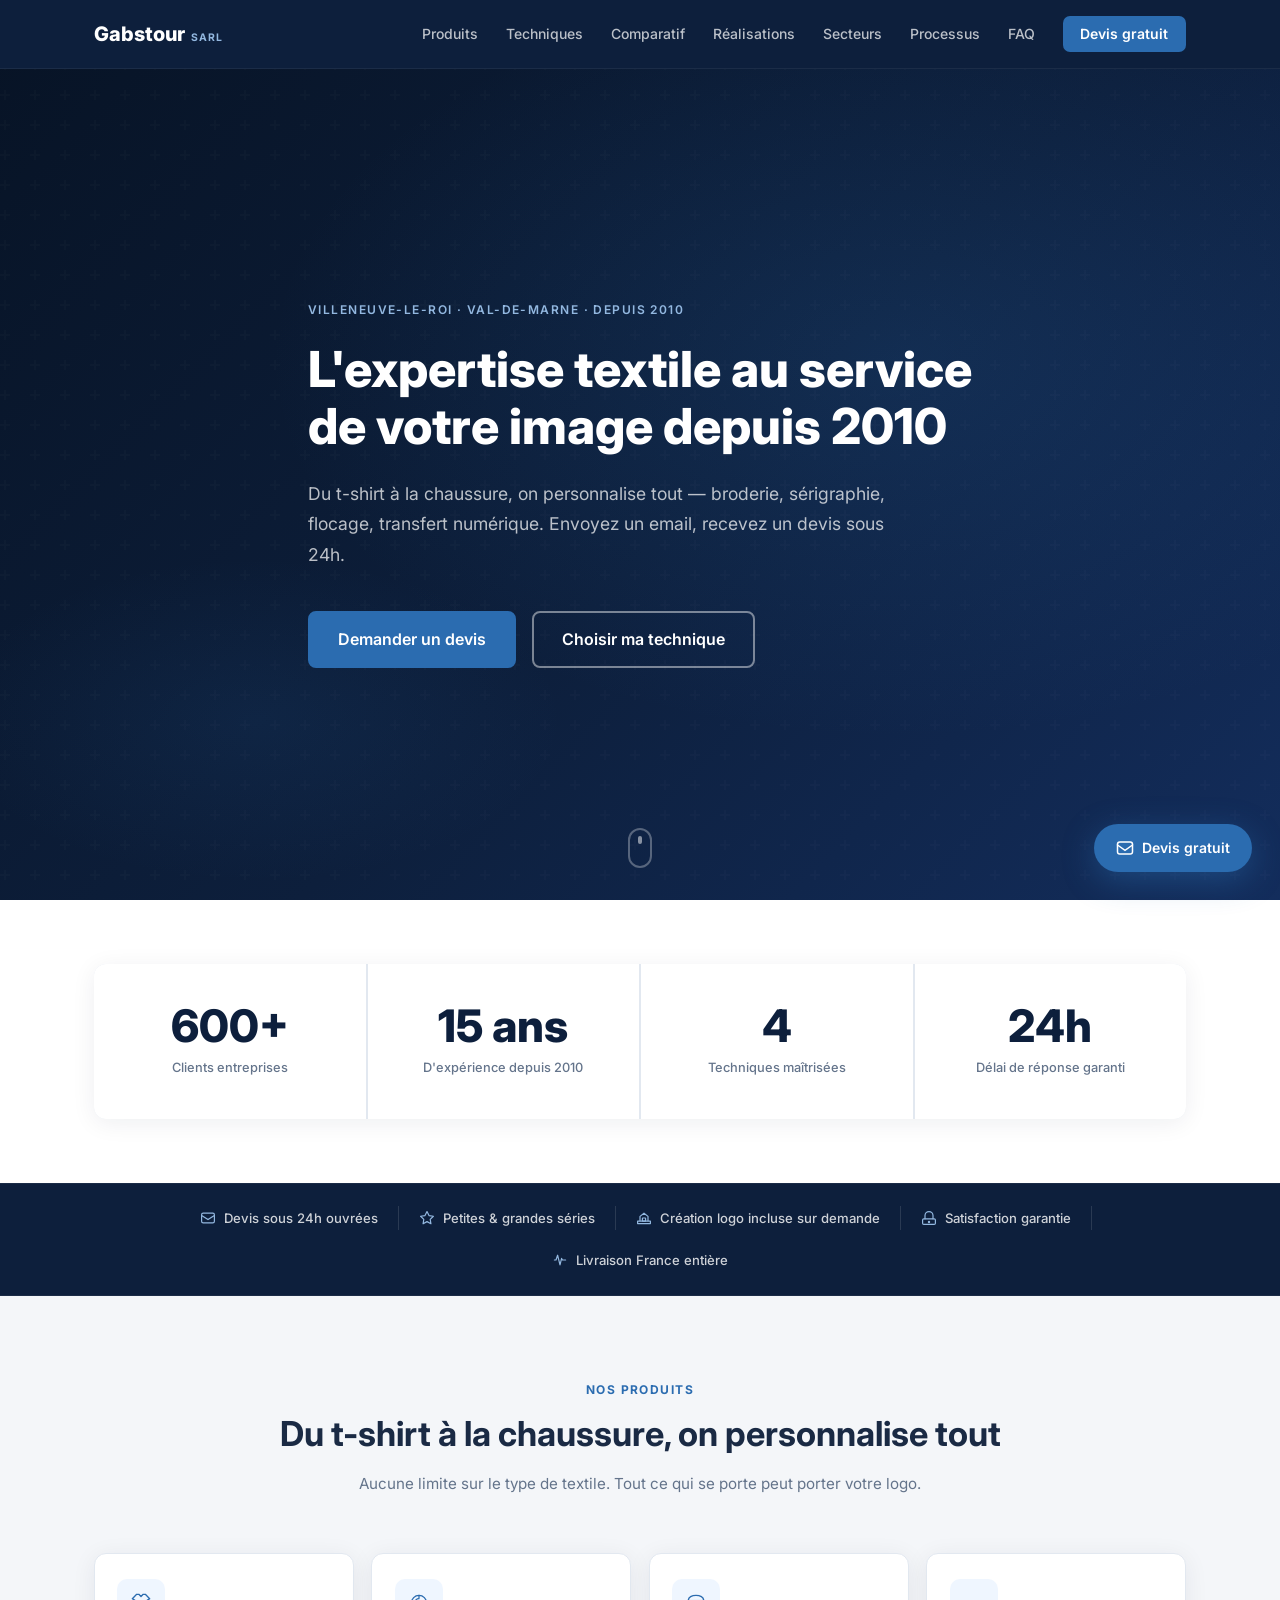
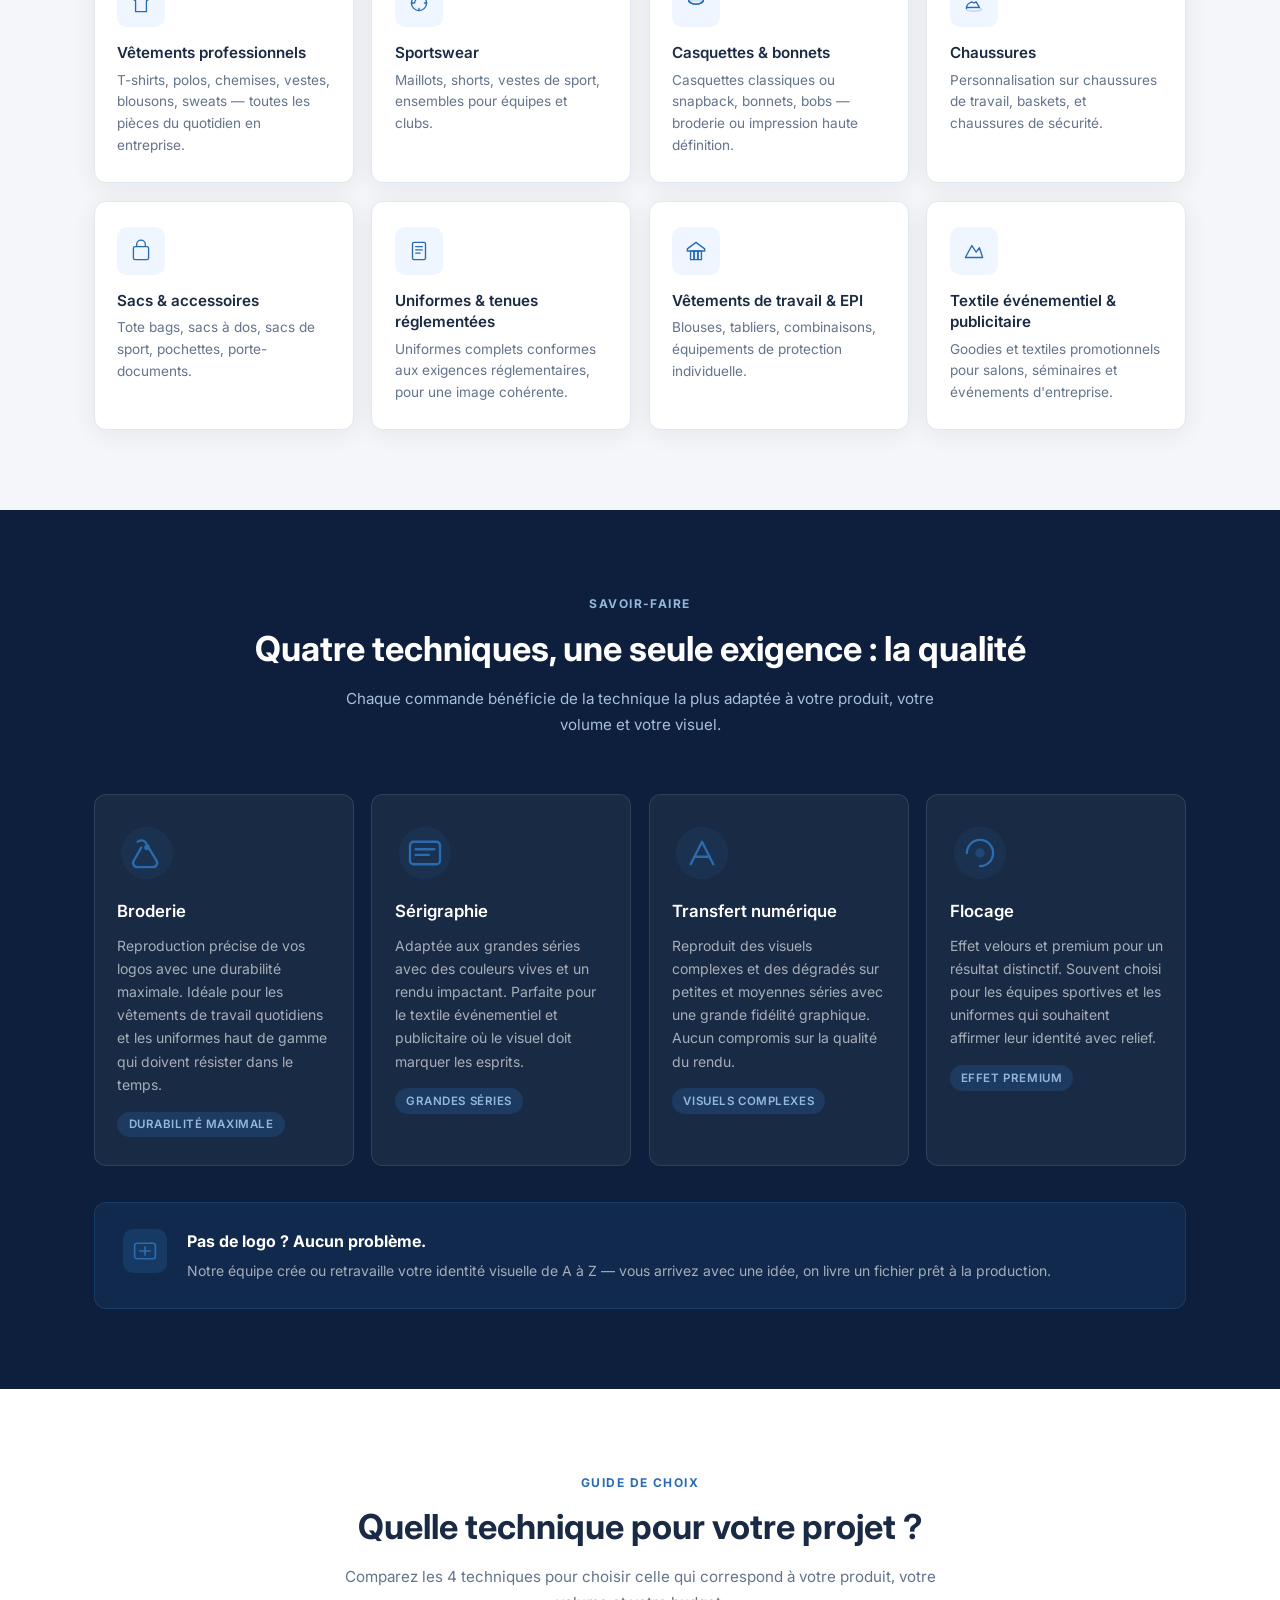
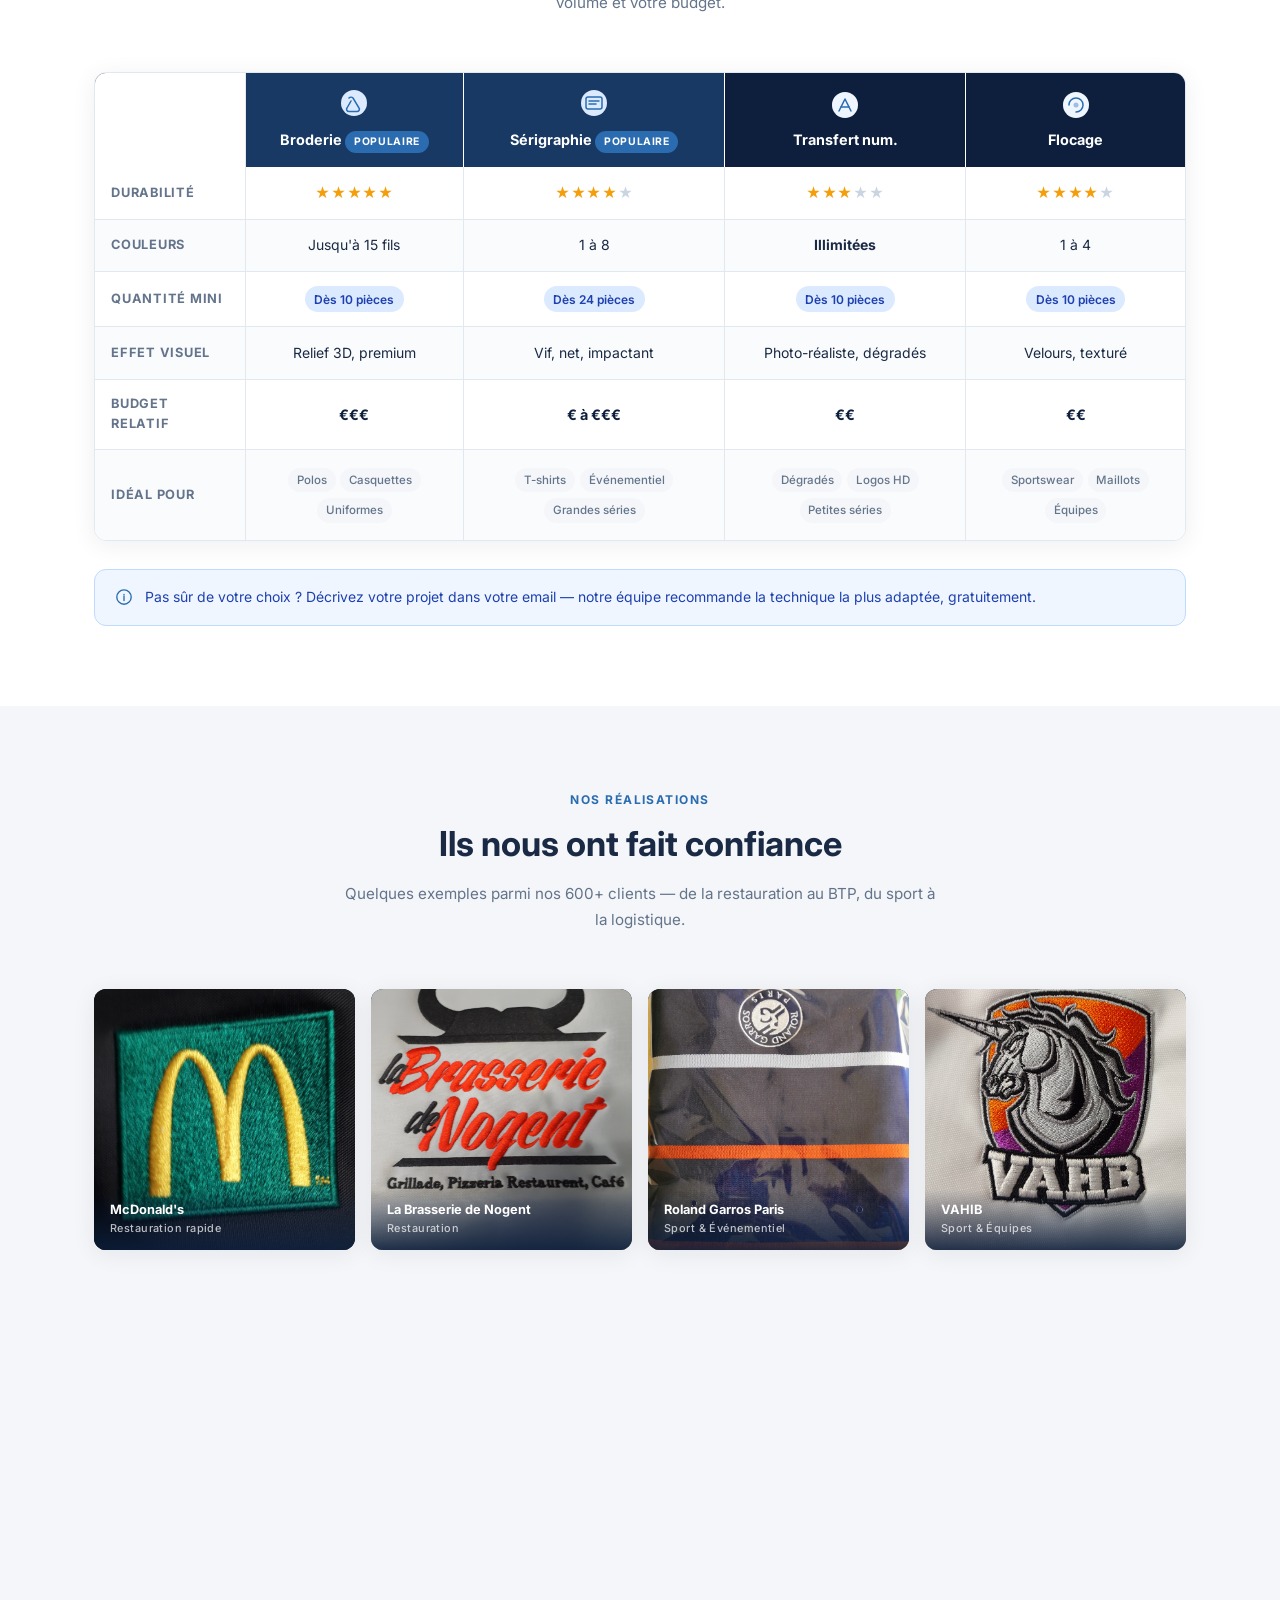
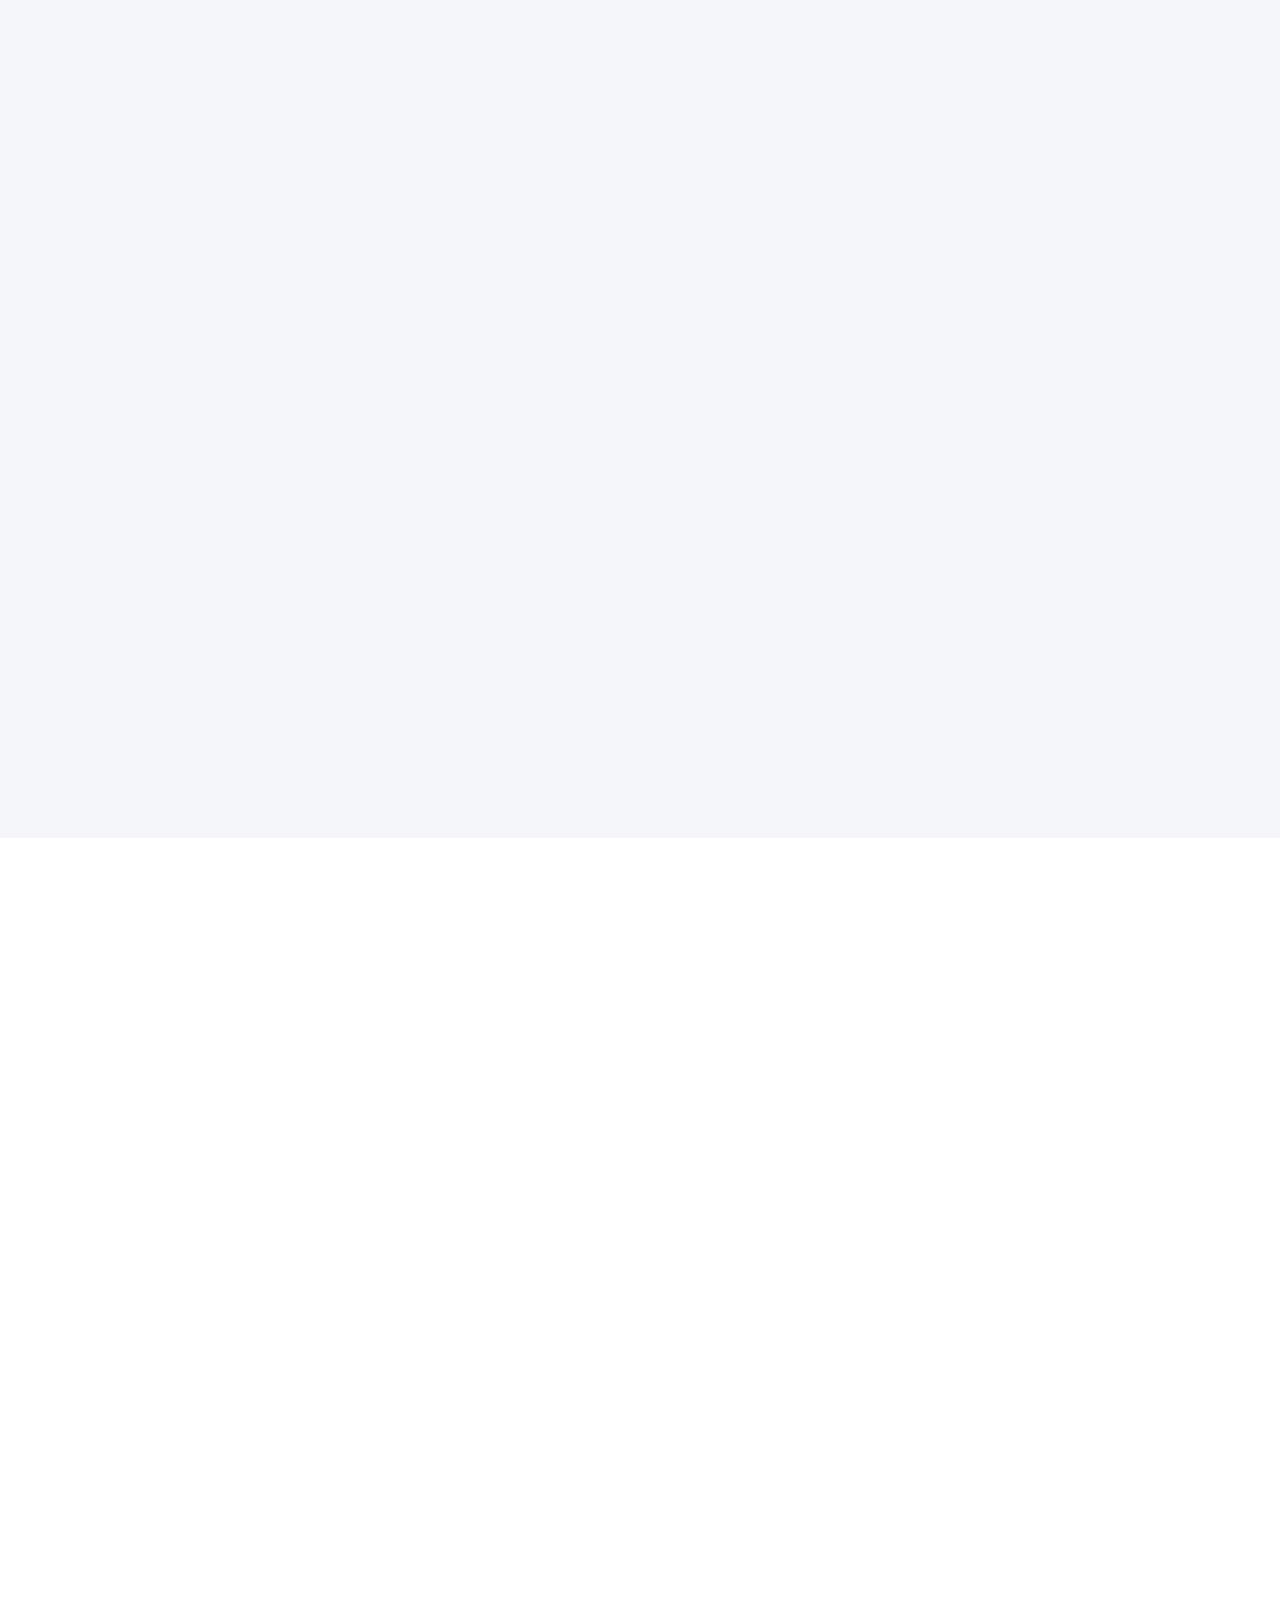
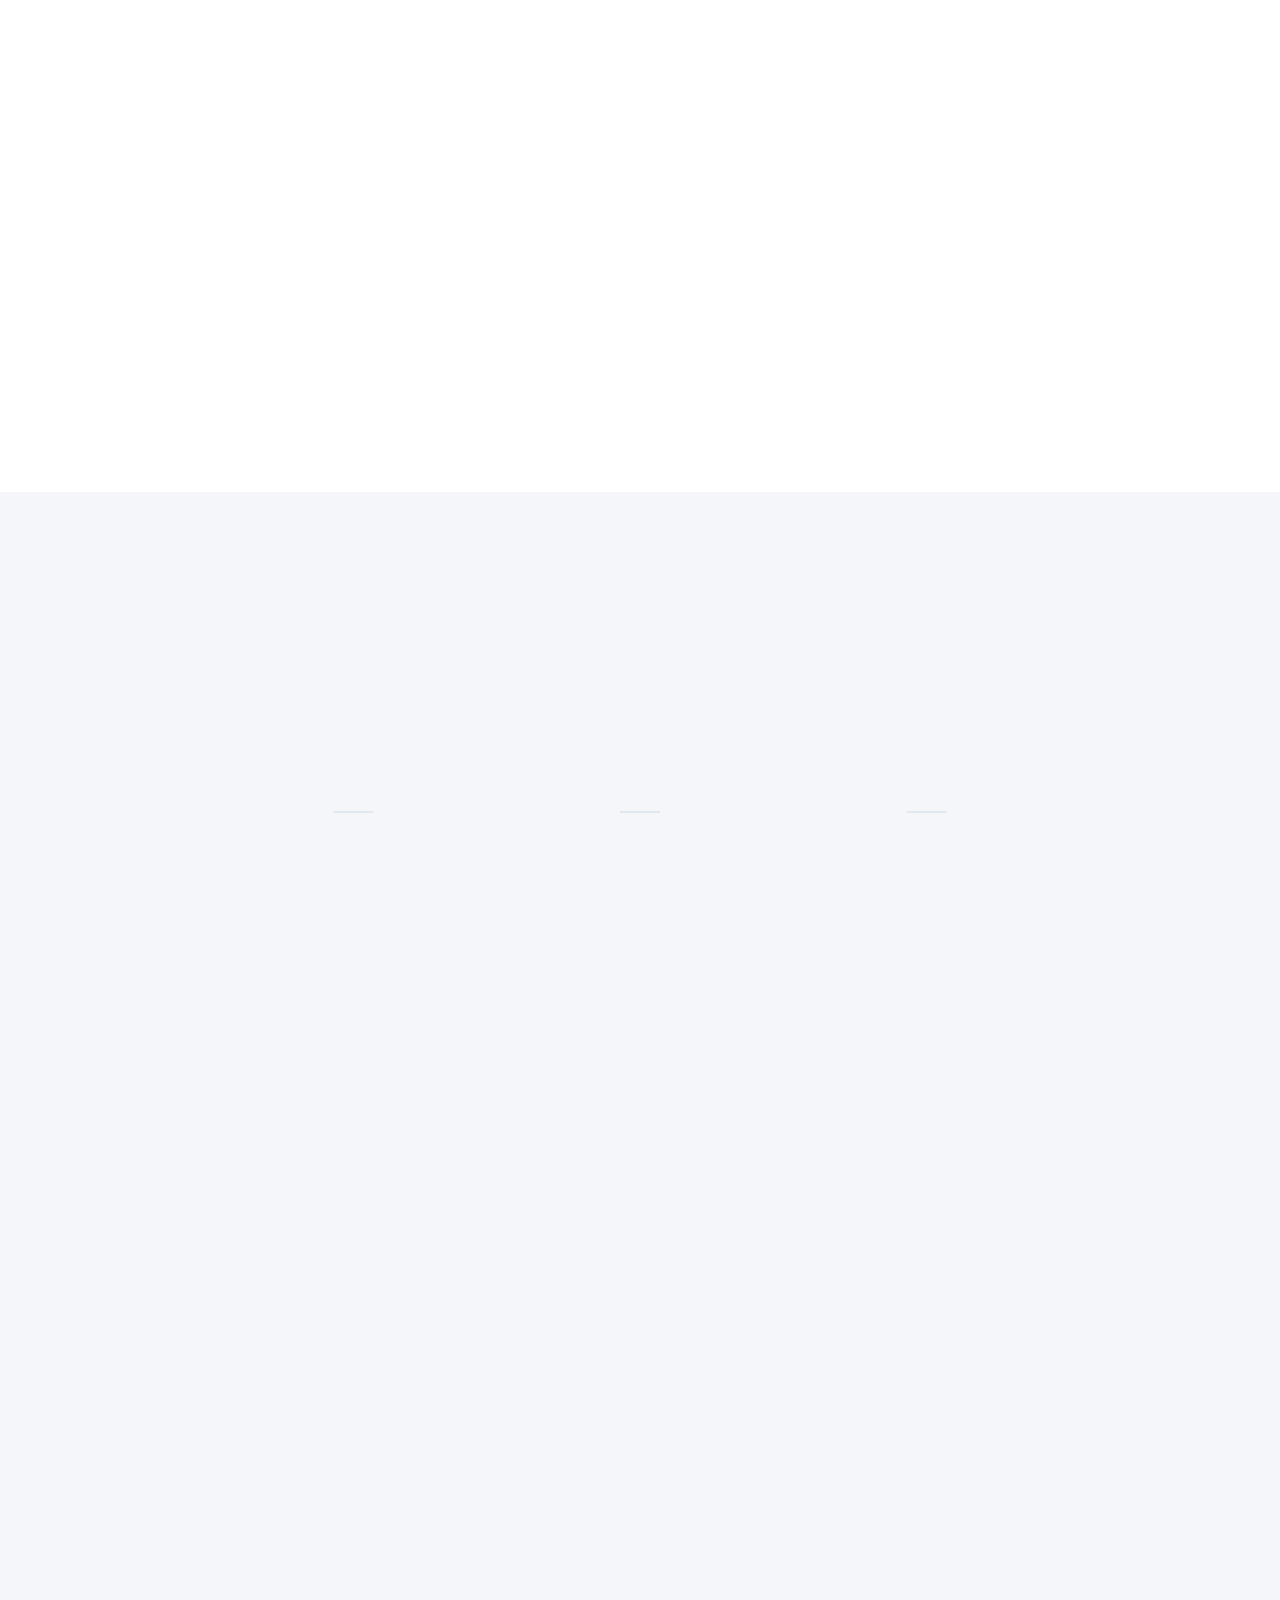
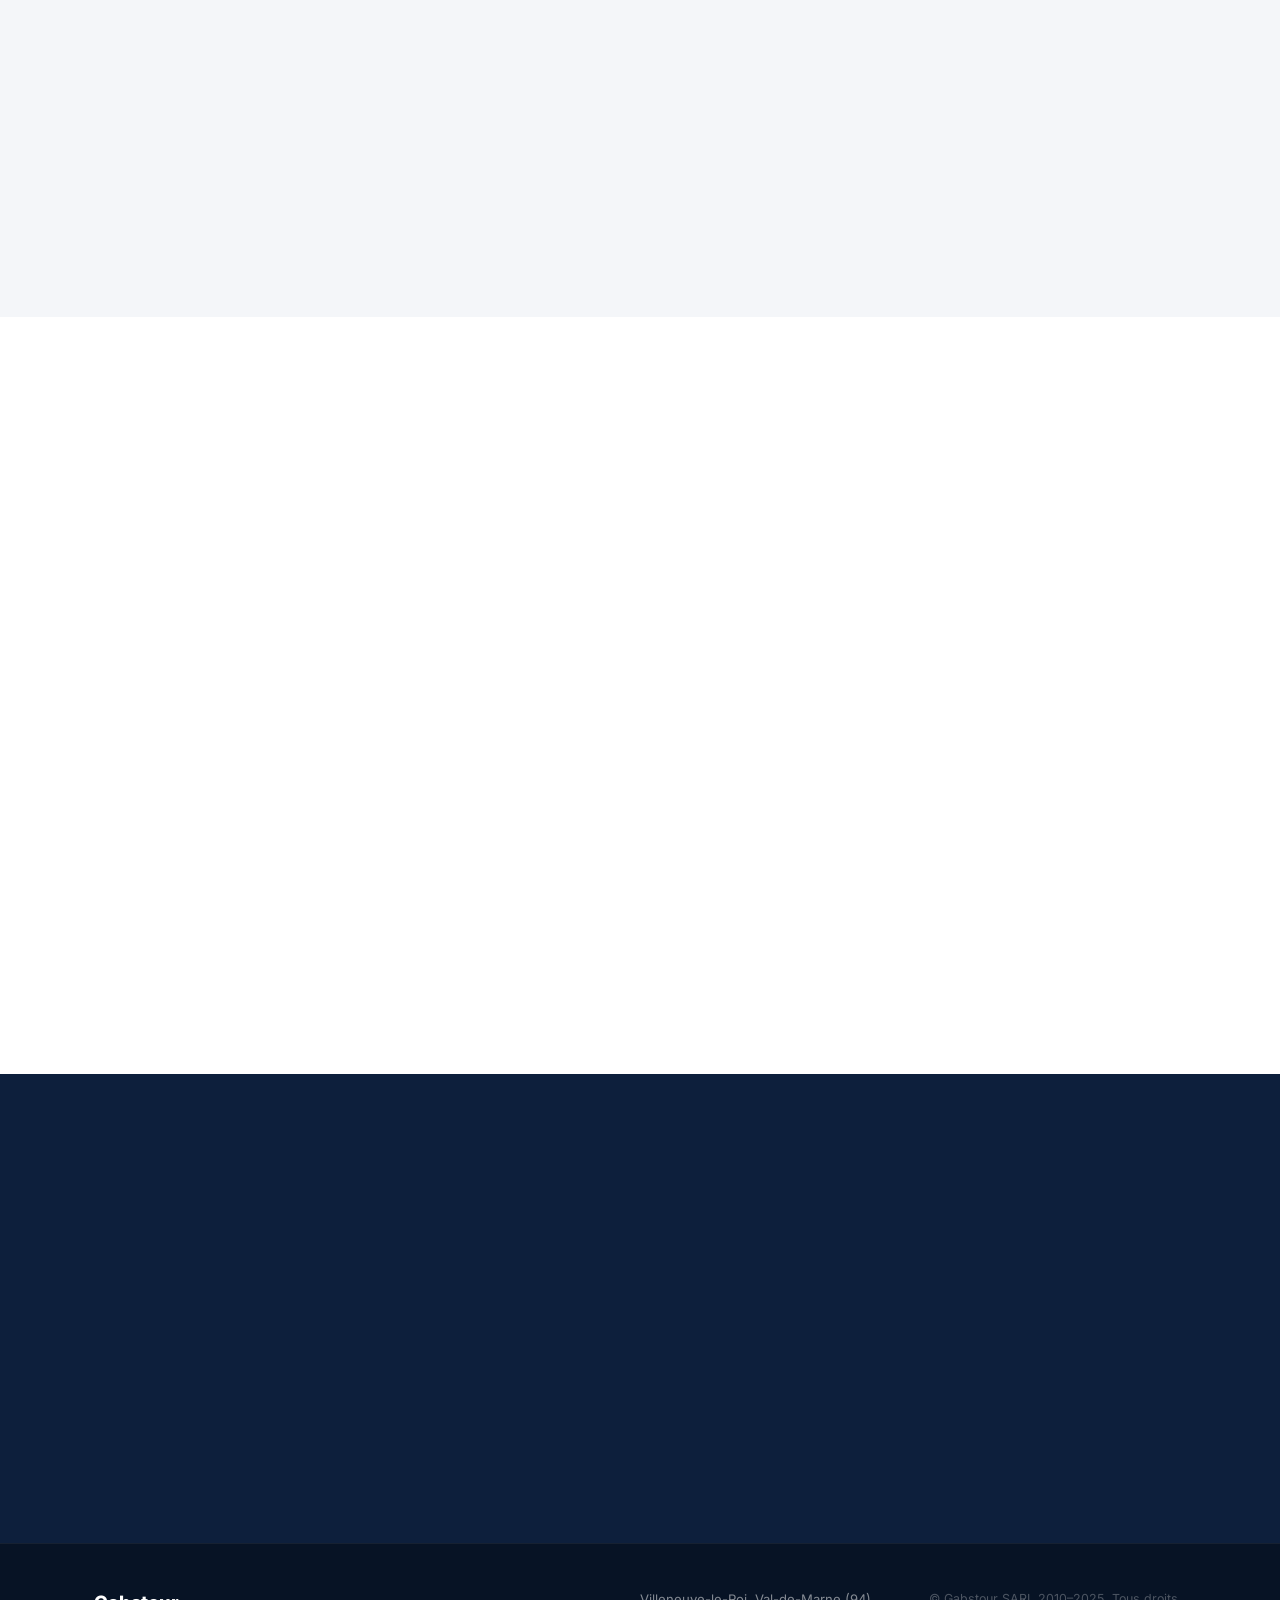
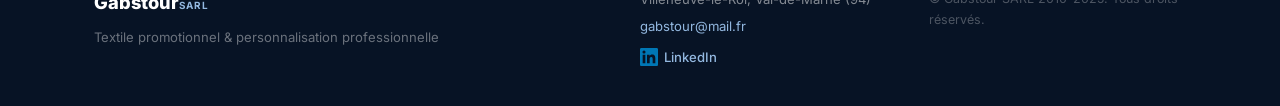
==== commit ab1ba102: "Ajoute section 'Comment ça se passe' avec exemple GR Ballainvilliers Nouvelle section expliquant le " ====
--- a/index.html
+++ b/index.html
@@ -804,8 +804,91 @@
     </div>
   </section>
 
+  <!-- EXAMPLE -->
+  <section class="section section-alt" id="exemple">
+    <div class="container">
+      <div class="section-header reveal">
+        <p class="section-eyebrow">Comment ça se passe ?</p>
+        <h2>Du premier contact à la livraison</h2>
+        <p class="section-sub">Un processus simple et transparent, avec un visuel numérique avant toute production.</p>
+      </div>
+
+      <div class="exemple-steps reveal">
+        <div class="exemple-step">
+          <span class="exemple-num">1</span>
+          <div>
+            <strong>Vous nous contactez</strong>
+            <p>Par téléphone ou par e-mail, décrivez-nous votre projet : vêtements souhaités, quantités, logo ou texte à broder.</p>
+          </div>
+        </div>
+        <div class="exemple-step">
+          <span class="exemple-num">2</span>
+          <div>
+            <strong>Visuel + devis sur mesure</strong>
+            <p>Notre équipe vous propose un aperçu numérique de votre vêtement personnalisé, accompagné d'un devis clair et détaillé.</p>
+          </div>
+        </div>
+        <div class="exemple-step">
+          <span class="exemple-num">3</span>
+          <div>
+            <strong>Validation et lancement</strong>
+            <p>Une fois le visuel et le devis acceptés, nous lançons la production. Aucune surprise.</p>
+          </div>
+        </div>
+        <div class="exemple-step">
+          <span class="exemple-num">4</span>
+          <div>
+            <strong>Production (1 à 3 semaines)</strong>
+            <p>Le délai dépend des quantités commandées. Nous vous tenons informé tout au long de la fabrication.</p>
+          </div>
+        </div>
+        <div class="exemple-step">
+          <span class="exemple-num">5</span>
+          <div>
+            <strong>Photo de confirmation</strong>
+            <p>Avant l'envoi, nous vous partageons une photo du vêtement réalisé pour votre validation finale.</p>
+          </div>
+        </div>
+        <div class="exemple-step">
+          <span class="exemple-num">6</span>
+          <div>
+            <strong>Livraison rapide</strong>
+            <p>Dès votre accord, vos vêtements personnalisés vous sont livrés dans les meilleurs délais.</p>
+          </div>
+        </div>
+      </div>
+
+      <div class="exemple-case reveal">
+        <p class="exemple-case-label">Exemple concret — GR Ballainvilliers</p>
+        <div class="exemple-cols">
+          <div class="exemple-col">
+            <p class="exemple-col-title">
+              <span class="exemple-badge exemple-badge--before">Étape 2</span>
+              Le visuel soumis au client
+            </p>
+            <div class="exemple-photos">
+              <img src="images/gr-ballainvilliers-visuel-dos.jpeg" alt="Visuel numérique du gilet GR Ballainvilliers, face avant et dos" loading="lazy" />
+            </div>
+          </div>
+          <div class="exemple-arrow">→</div>
+          <div class="exemple-col">
+            <p class="exemple-col-title">
+              <span class="exemple-badge exemple-badge--after">Étape 5</span>
+              Le vêtement livré
+            </p>
+            <div class="exemple-photos exemple-photos--two">
+              <img src="images/gr-ballainvilliers-resultat-face.jpeg" alt="Gilet GR Ballainvilliers brodé, face avant" loading="lazy" />
+              <img src="images/gr-ballainvilliers-resultat-dos.jpeg" alt="Gilet GR Ballainvilliers brodé, dos avec inscription" loading="lazy" />
+            </div>
+          </div>
+        </div>
+      </div>
+
+    </div>
+  </section>
+
   <!-- FAQ -->
-  <section class="section section-alt" id="faq">
+  <section class="section section-white" id="faq">
     <div class="container faq-container">
       <div class="section-header reveal">
         <p class="section-eyebrow">FAQ</p>
--- a/style.css
+++ b/style.css
@@ -494,6 +494,129 @@
   .logo-service { flex-direction: column; }
 }
 
+/* ---------- Example / How it works ---------- */
+.exemple-steps {
+  display: grid;
+  grid-template-columns: 1fr 1fr;
+  gap: 1.25rem 2.5rem;
+  margin-bottom: 3rem;
+}
+
+.exemple-step {
+  display: flex;
+  gap: 1rem;
+  align-items: flex-start;
+}
+
+.exemple-num {
+  flex-shrink: 0;
+  width: 2rem;
+  height: 2rem;
+  border-radius: 50%;
+  background: var(--blue);
+  color: #fff;
+  font-size: .8rem;
+  font-weight: 700;
+  display: flex;
+  align-items: center;
+  justify-content: center;
+  margin-top: .1rem;
+}
+
+.exemple-step strong {
+  display: block;
+  font-size: .95rem;
+  font-weight: 700;
+  color: var(--navy);
+  margin-bottom: .25rem;
+}
+
+.exemple-step p {
+  font-size: .875rem;
+  color: var(--muted);
+  margin: 0;
+  line-height: 1.55;
+}
+
+.exemple-case {
+  background: var(--white);
+  border: 1px solid var(--border);
+  border-radius: var(--radius);
+  padding: 2rem;
+  box-shadow: var(--shadow);
+}
+
+.exemple-case-label {
+  font-size: .75rem;
+  font-weight: 700;
+  letter-spacing: .1em;
+  text-transform: uppercase;
+  color: var(--blue);
+  margin-bottom: 1.25rem;
+}
+
+.exemple-cols {
+  display: grid;
+  grid-template-columns: 1fr auto 1fr;
+  gap: 1.5rem;
+  align-items: center;
+}
+
+.exemple-arrow {
+  font-size: 2rem;
+  color: var(--blue);
+  font-weight: 300;
+  padding: 0 .5rem;
+}
+
+.exemple-col-title {
+  font-size: .82rem;
+  font-weight: 600;
+  color: var(--text);
+  margin-bottom: .75rem;
+  display: flex;
+  align-items: center;
+  gap: .5rem;
+}
+
+.exemple-badge {
+  font-size: .65rem;
+  font-weight: 700;
+  letter-spacing: .06em;
+  text-transform: uppercase;
+  border-radius: 100px;
+  padding: .2em .6em;
+}
+
+.exemple-badge--before { background: #e8f0fc; color: var(--blue); }
+.exemple-badge--after  { background: #d1fae5; color: #065f46; }
+
+.exemple-photos {
+  border-radius: calc(var(--radius) - 2px);
+  overflow: hidden;
+  line-height: 0;
+}
+
+.exemple-photos img {
+  width: 100%;
+  height: auto;
+  object-fit: cover;
+  display: block;
+  border-radius: calc(var(--radius) - 2px);
+}
+
+.exemple-photos--two {
+  display: grid;
+  grid-template-columns: 1fr 1fr;
+  gap: .5rem;
+}
+
+@media (max-width: 768px) {
+  .exemple-steps { grid-template-columns: 1fr; gap: 1rem; }
+  .exemple-cols  { grid-template-columns: 1fr; }
+  .exemple-arrow { display: none; }
+}
+
 /* ---------- Gallery ---------- */
 .gallery-grid {
   display: grid;
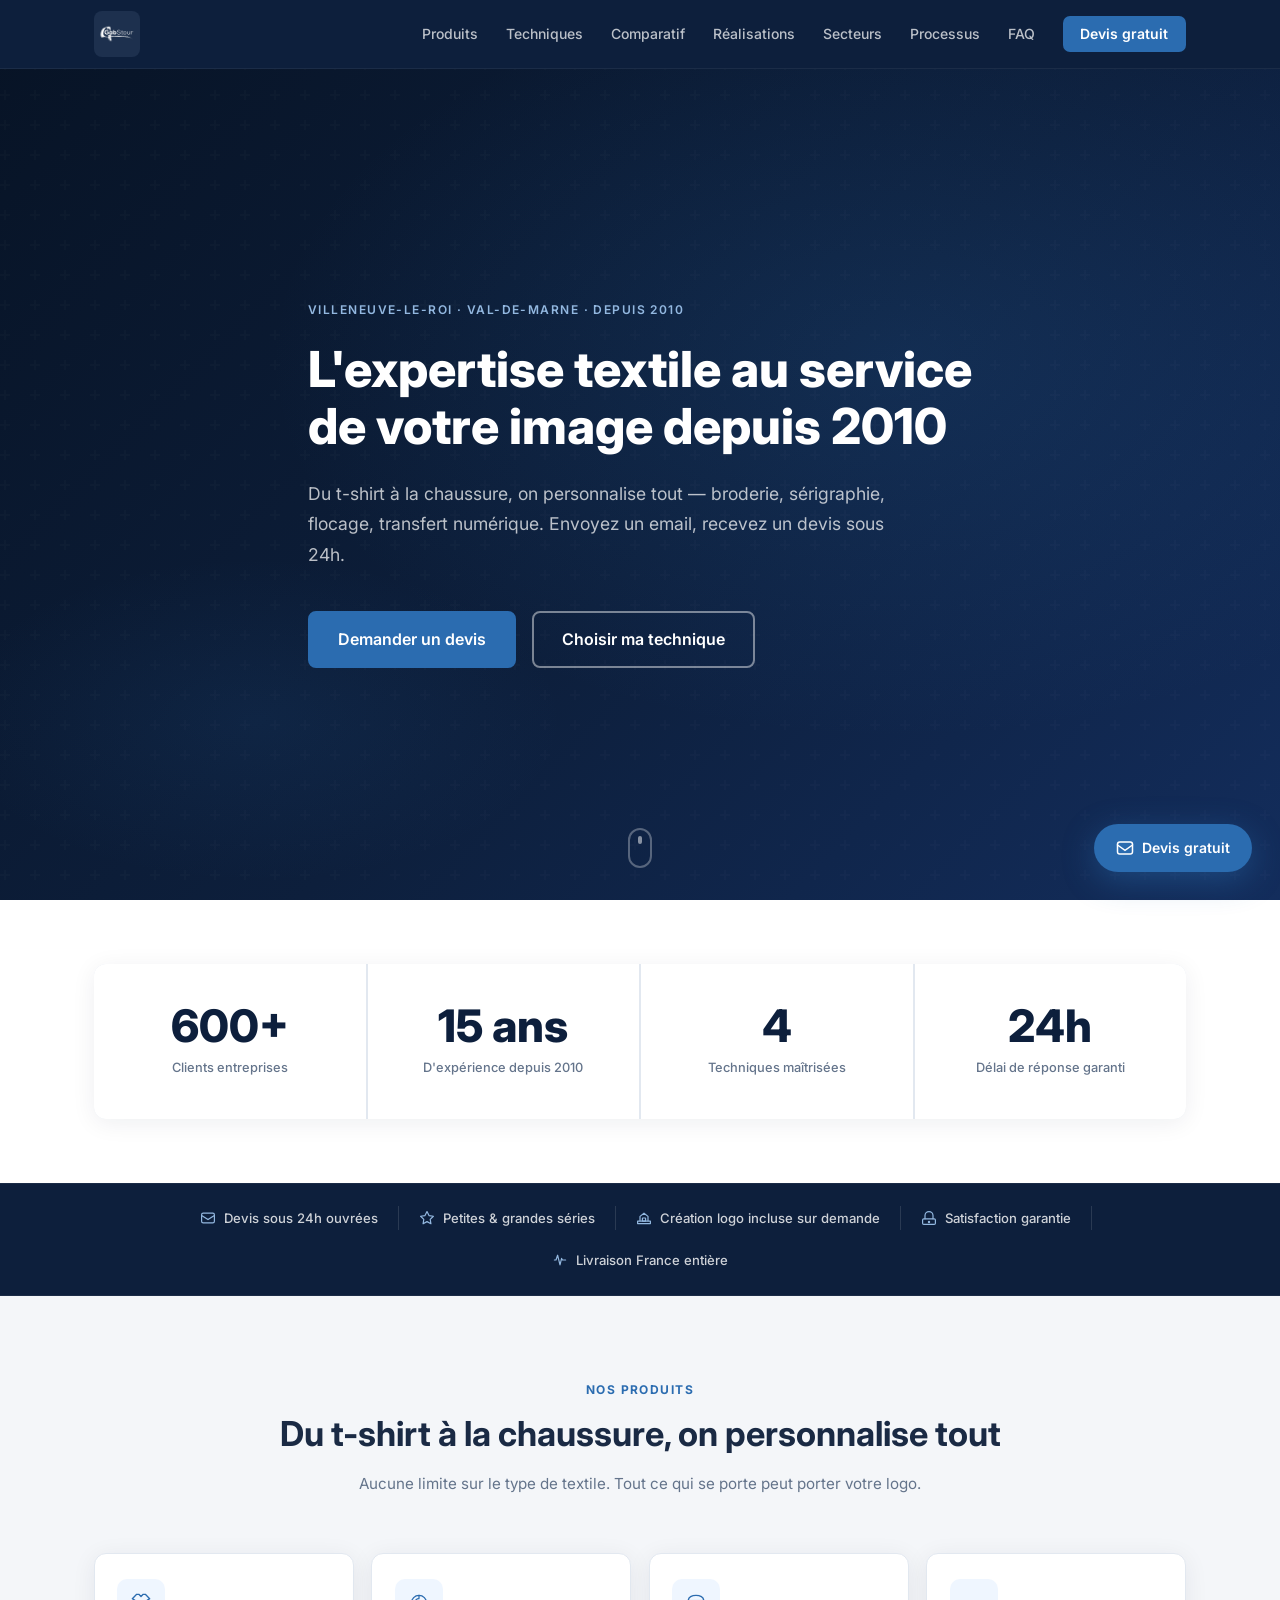
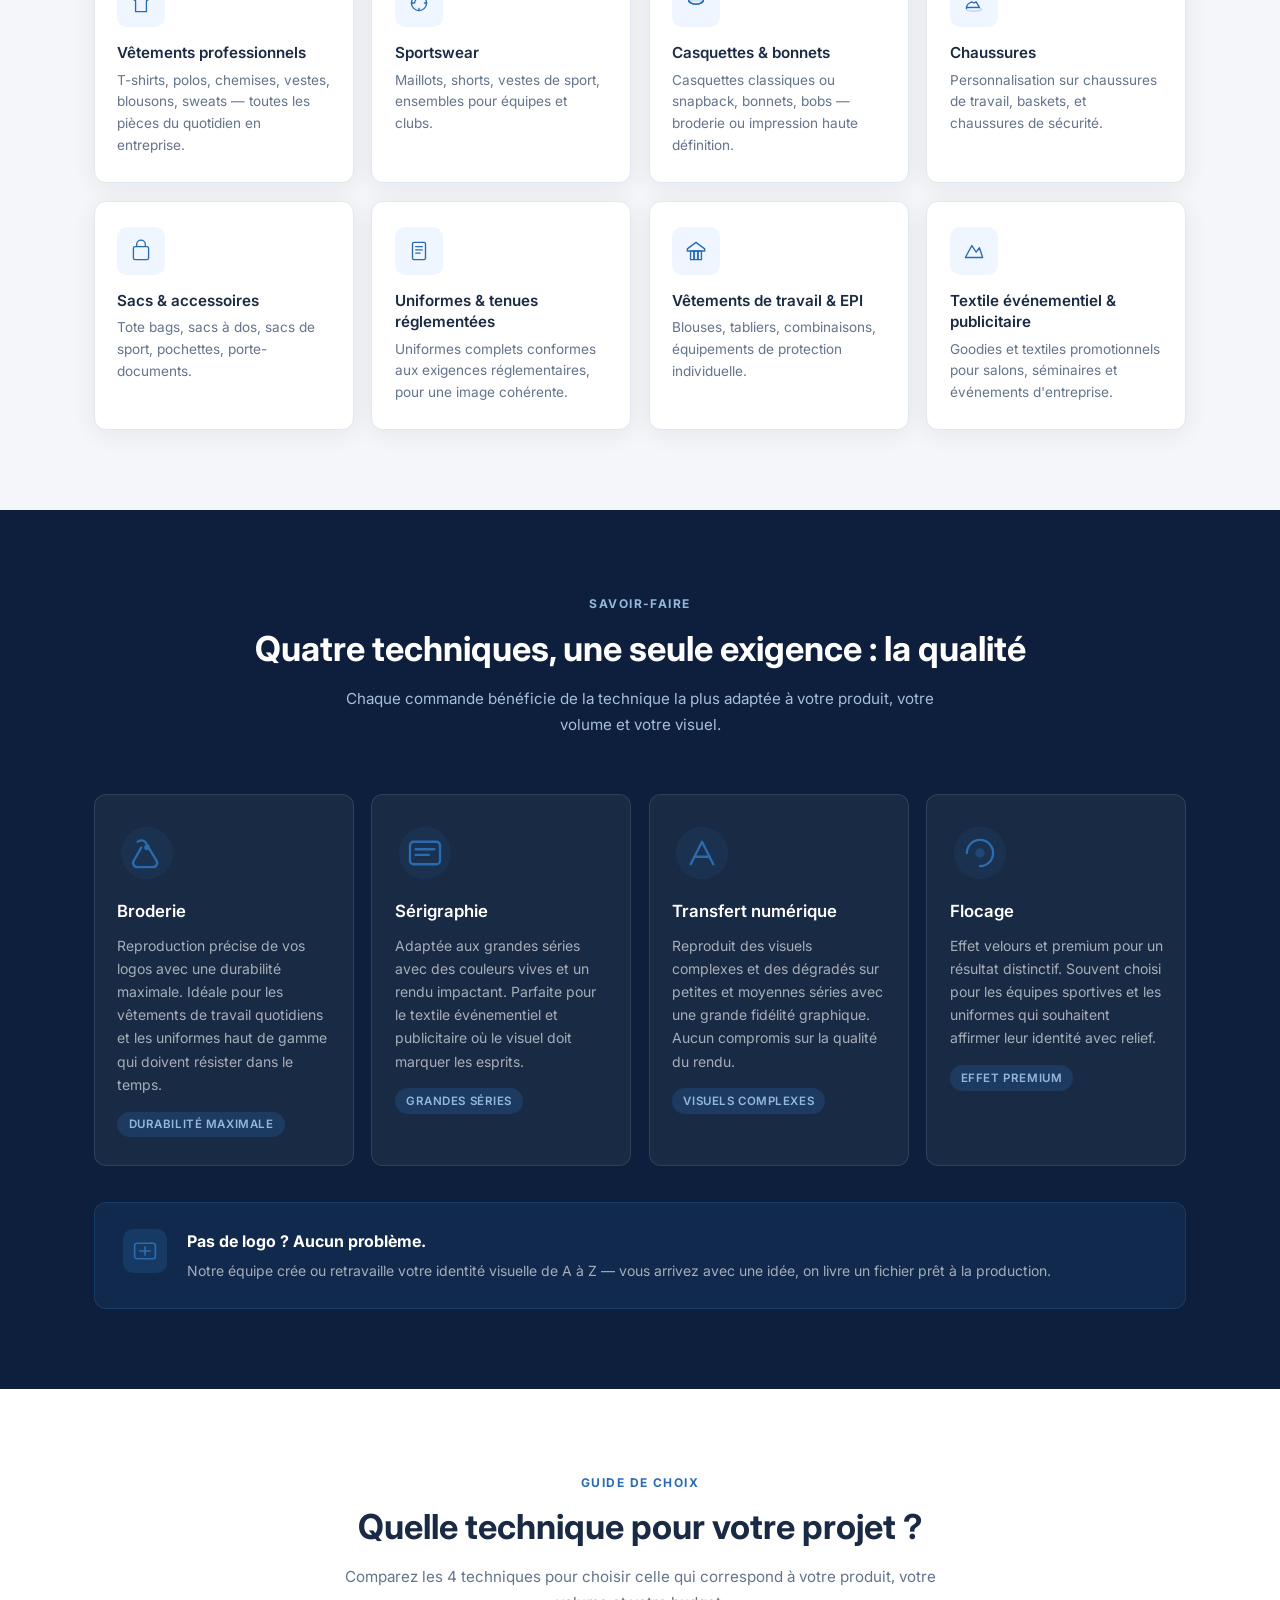
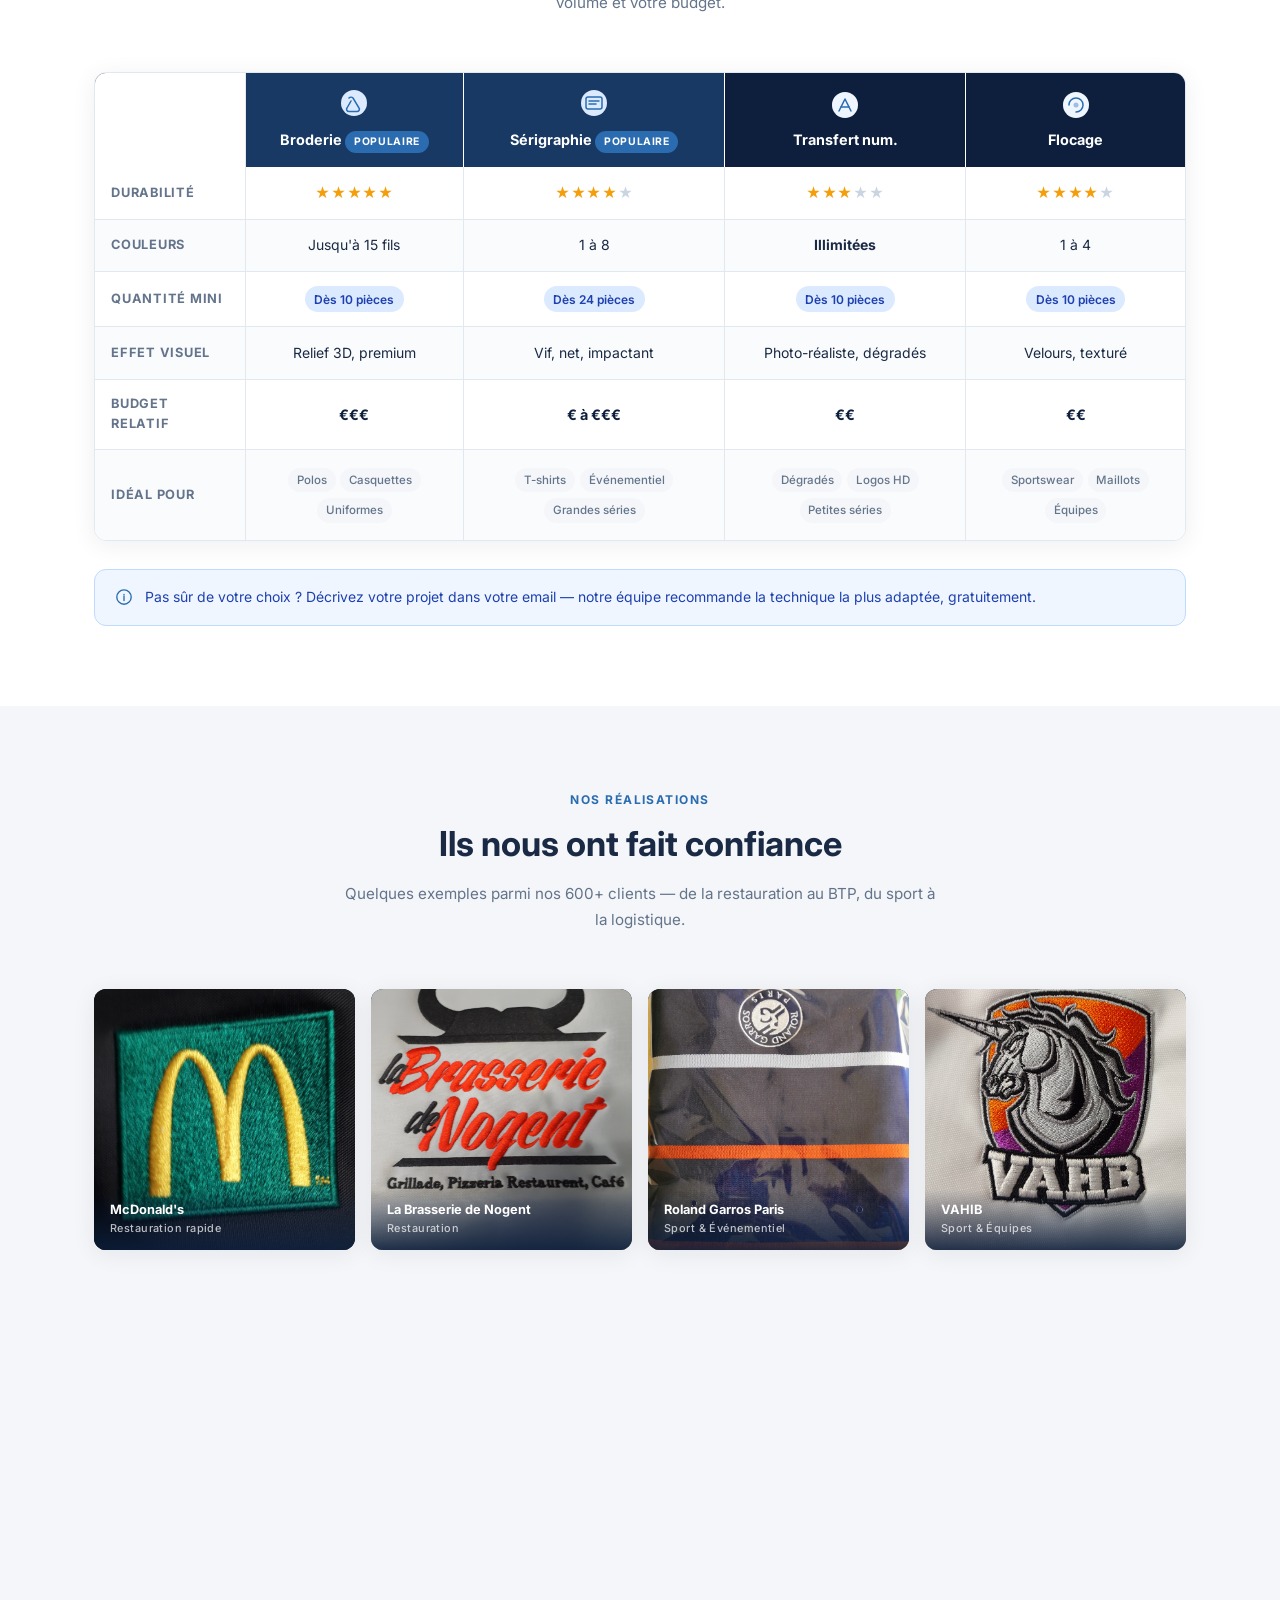
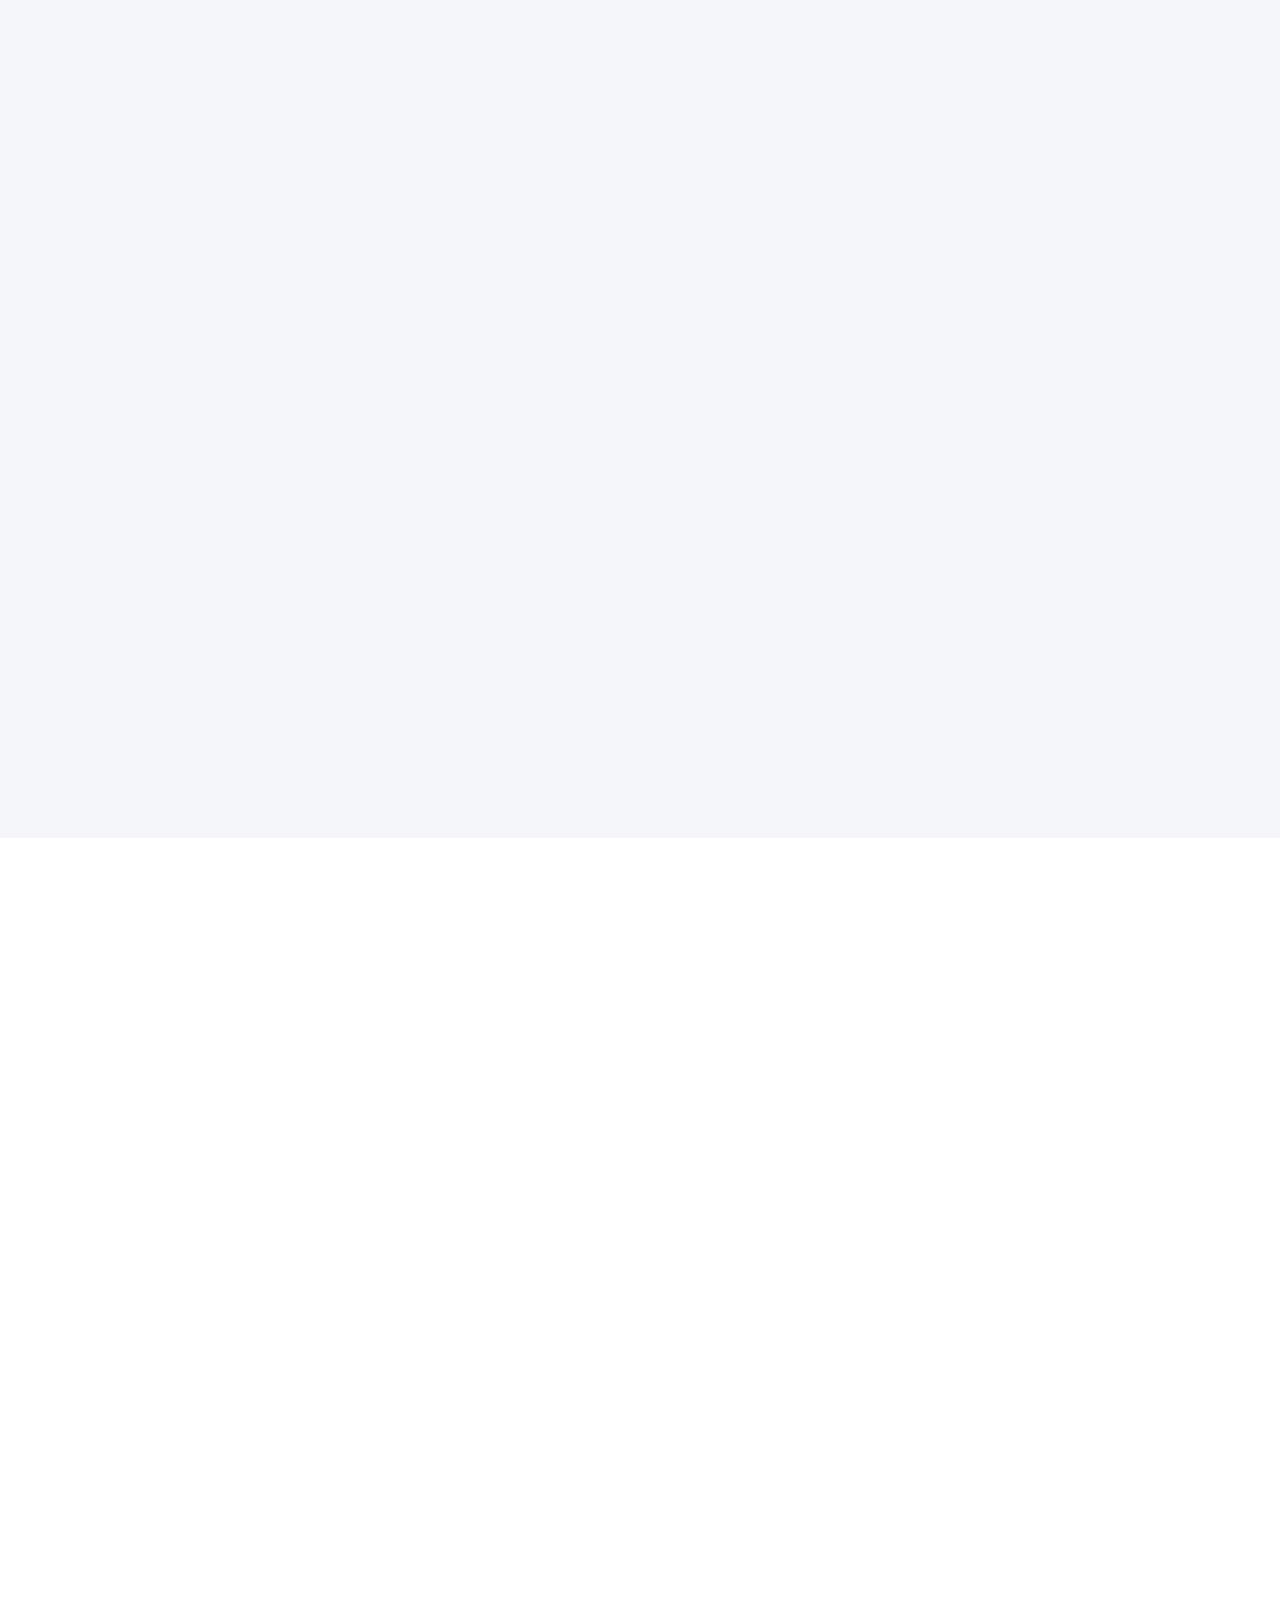
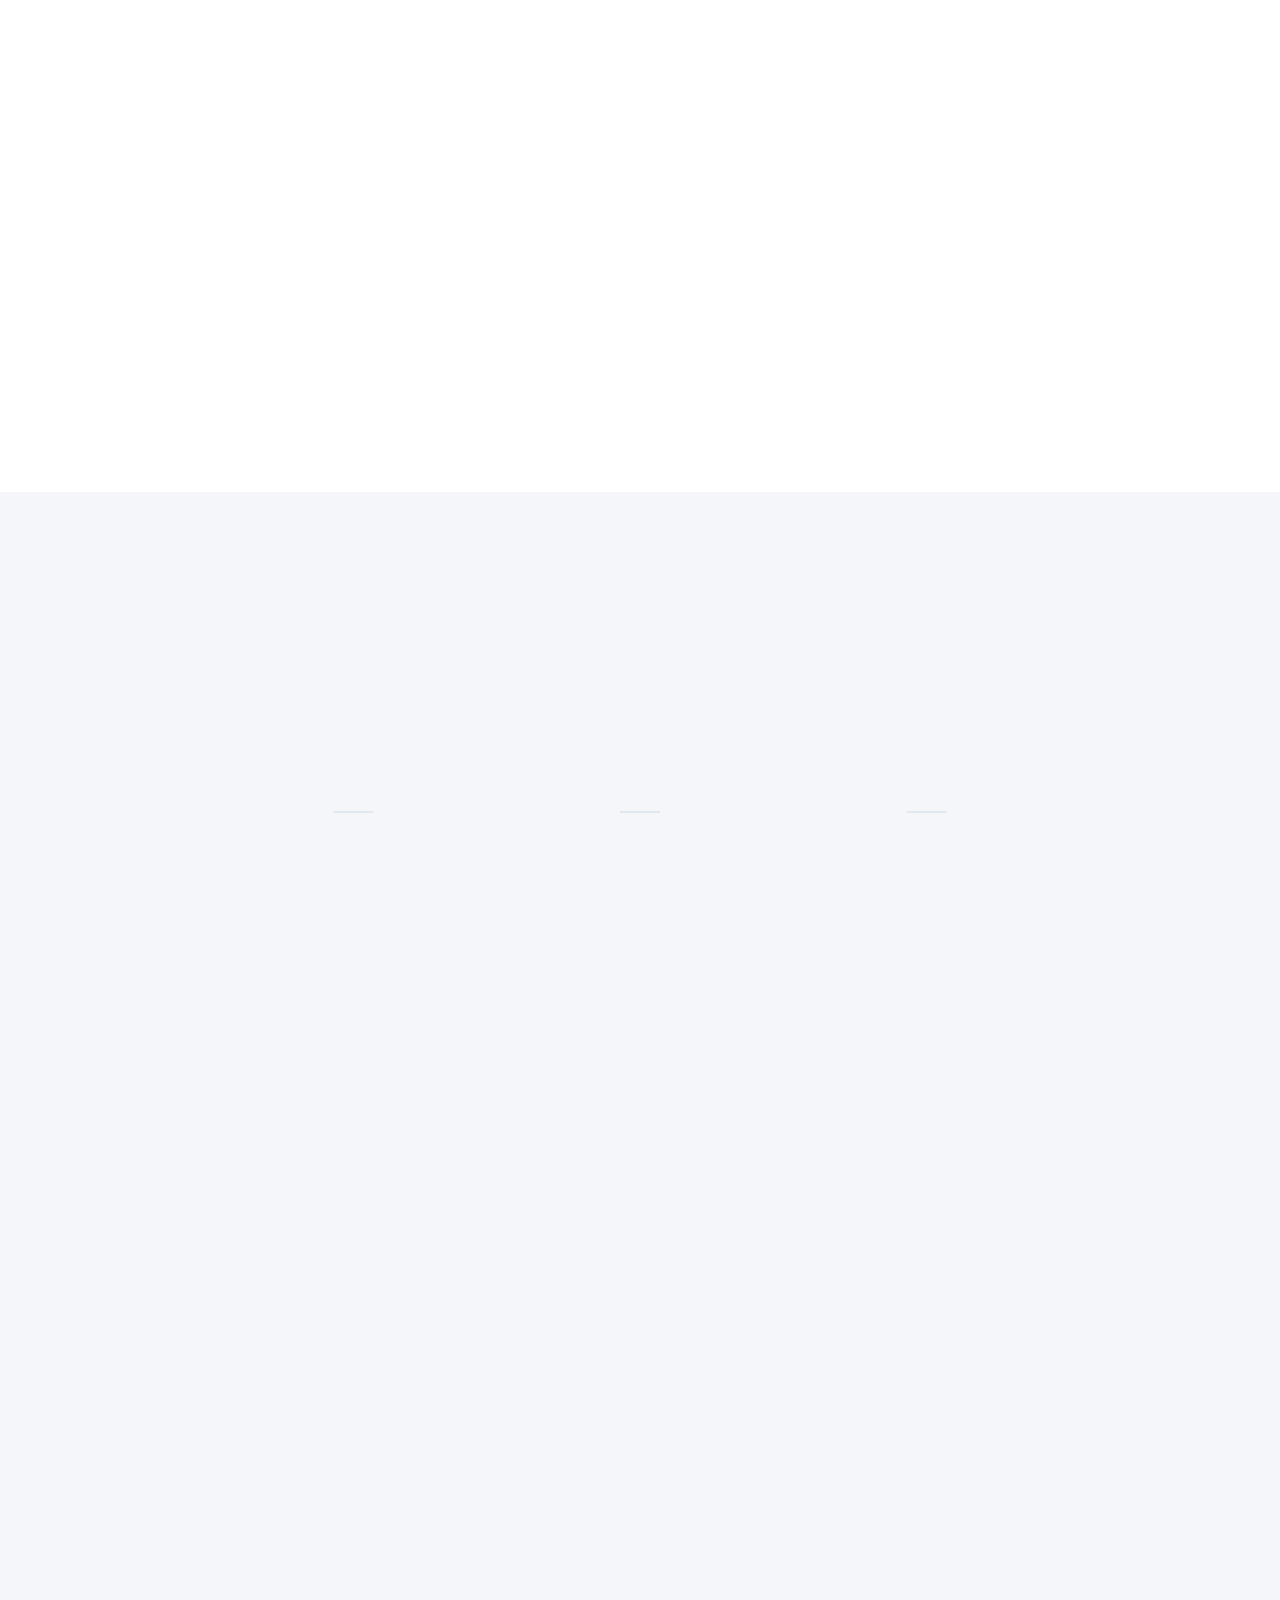
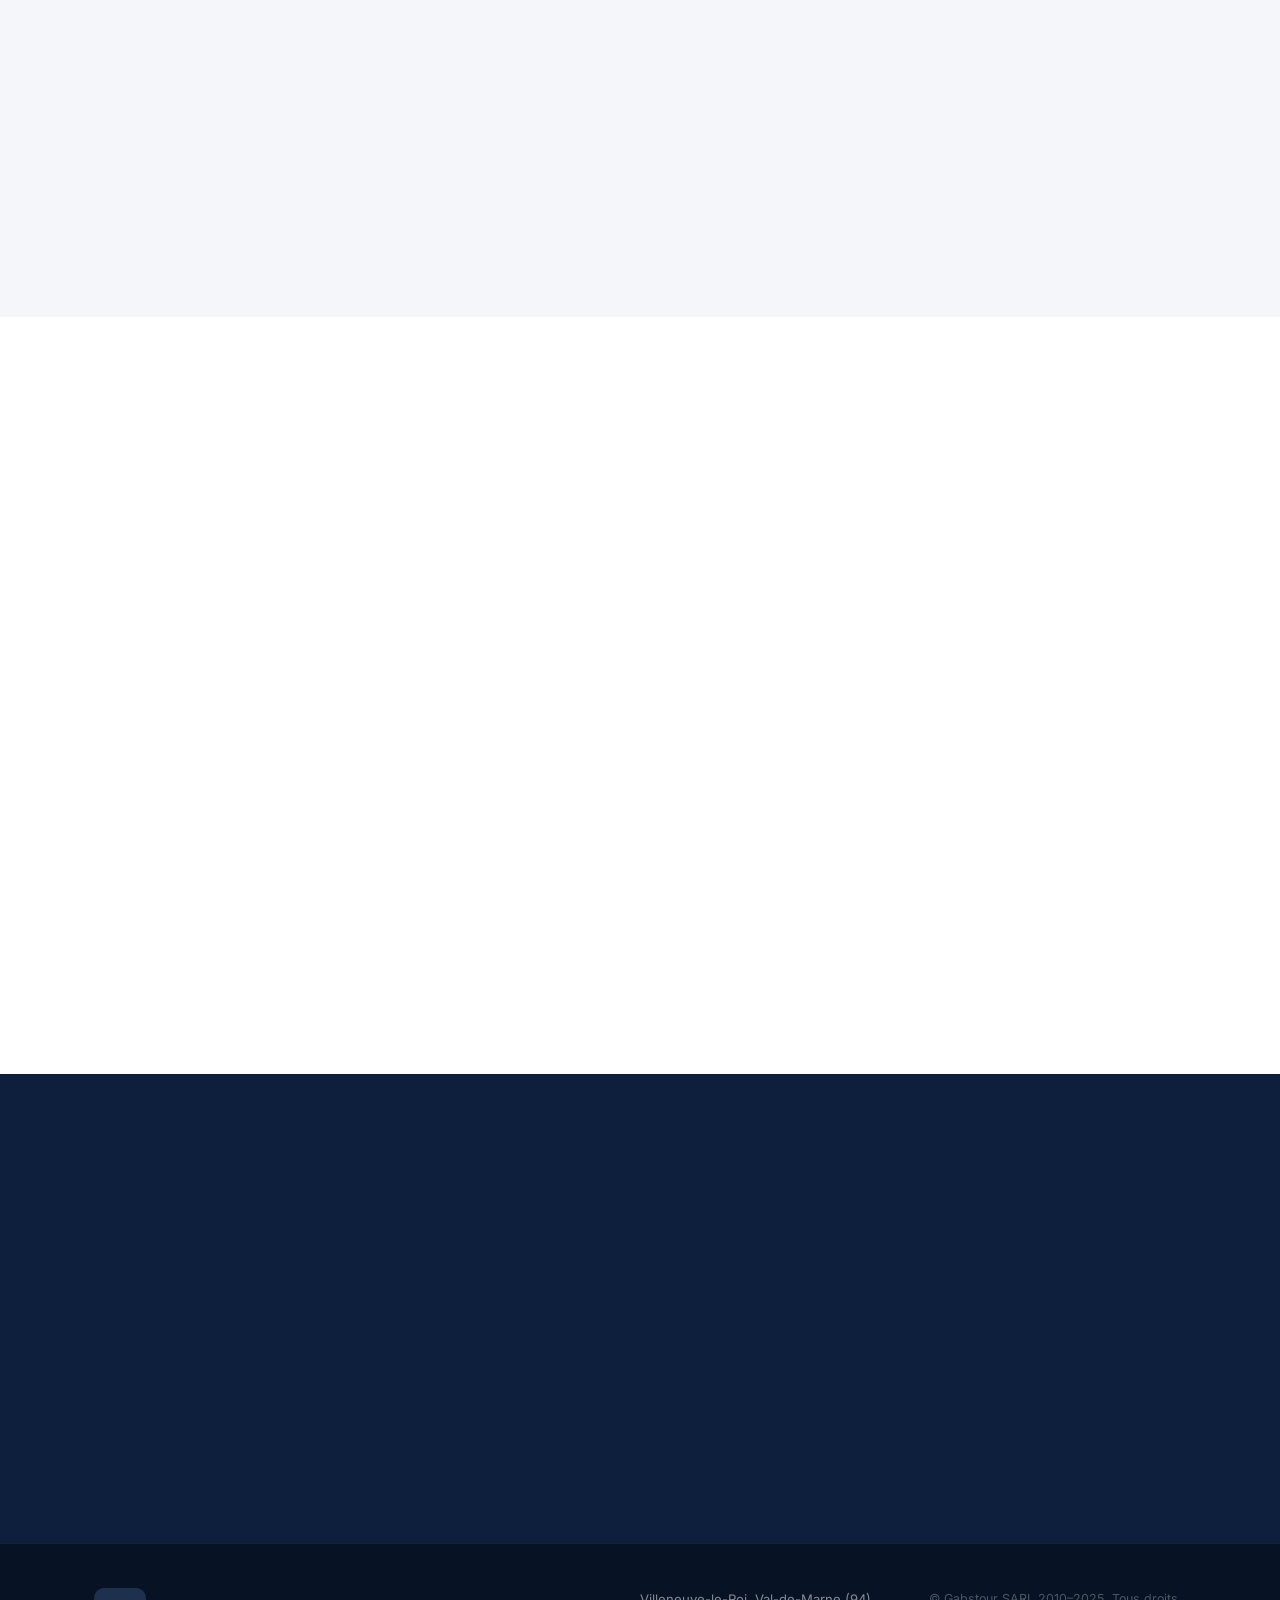
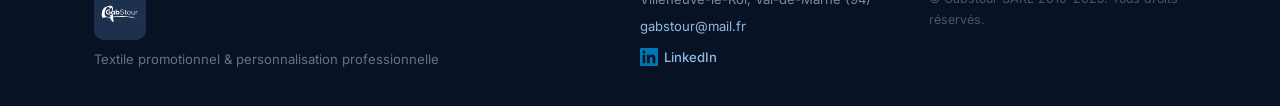
==== commit f4750c77: "Intègre le vrai logo Gabstour dans la navbar et le footer Remplace le texte logo par l'image officie" ====
--- a/index.html
+++ b/index.html
@@ -16,7 +16,7 @@
   <header class="navbar" id="navbar">
     <div class="container nav-inner">
       <a href="#hero" class="logo">
-        <span class="logo-main">Gabstour</span><span class="logo-tag">SARL</span>
+        <img src="images/logo-gabstour.jpeg" alt="Gabstour SARL" class="logo-img" />
       </a>
       <nav class="nav-links" id="navLinks">
         <a href="#what-we-do">Produits</a>
@@ -990,7 +990,7 @@
   <footer class="footer">
     <div class="container footer-inner">
       <div class="footer-brand">
-        <span class="logo-main">Gabstour</span><span class="logo-tag">SARL</span>
+        <img src="images/logo-gabstour.jpeg" alt="Gabstour SARL" class="logo-img footer-logo-img" />
         <p>Textile promotionnel &amp; personnalisation professionnelle</p>
       </div>
       <div class="footer-info">
--- a/style.css
+++ b/style.css
@@ -84,9 +84,17 @@
 }
 .navbar.scrolled { box-shadow: 0 4px 24px rgba(0,0,0,.25); }
 .nav-inner { display: flex; align-items: center; justify-content: space-between; height: 68px; }
-.logo { display: flex; align-items: baseline; gap: .35rem; }
-.logo-main { font-size: 1.25rem; font-weight: 800; color: var(--white); }
-.logo-tag  { font-size: .65rem; font-weight: 700; color: #93b8e0; letter-spacing: .1em; text-transform: uppercase; }
+.logo { display: flex; align-items: center; }
+.logo-img {
+  height: 46px;
+  width: 46px;
+  object-fit: cover;
+  object-position: center;
+  border-radius: 8px;
+  display: block;
+  transition: opacity var(--tr);
+}
+.logo:hover .logo-img { opacity: .85; }
 
 .nav-links { display: flex; align-items: center; gap: 1.75rem; }
 .nav-links a { color: rgba(255,255,255,.72); font-size: .875rem; font-weight: 500; transition: color var(--tr); }
@@ -408,8 +416,7 @@
 /* ---------- Footer ---------- */
 .footer { background: #071325; border-top: 1px solid rgba(255,255,255,.06); padding: 2.75rem 0 2rem; }
 .footer-inner { display: grid; grid-template-columns: 2fr 1fr 1fr; gap: 2rem; align-items: start; }
-.footer-brand .logo-main { font-size: 1.15rem; color: var(--white); font-weight: 800; }
-.footer-brand .logo-tag  { font-size: .62rem; color: #93b8e0; font-weight: 700; letter-spacing: .1em; text-transform: uppercase; }
+.footer-logo-img { height: 52px; width: 52px; border-radius: 10px; margin-bottom: .5rem; }
 .footer-brand p { color: rgba(255,255,255,.4); font-size: .82rem; margin-top: .55rem; }
 .footer-info p  { color: rgba(255,255,255,.5); font-size: .82rem; margin-bottom: .3rem; }
 .footer-info a  { color: #93b8e0; transition: color var(--tr); }
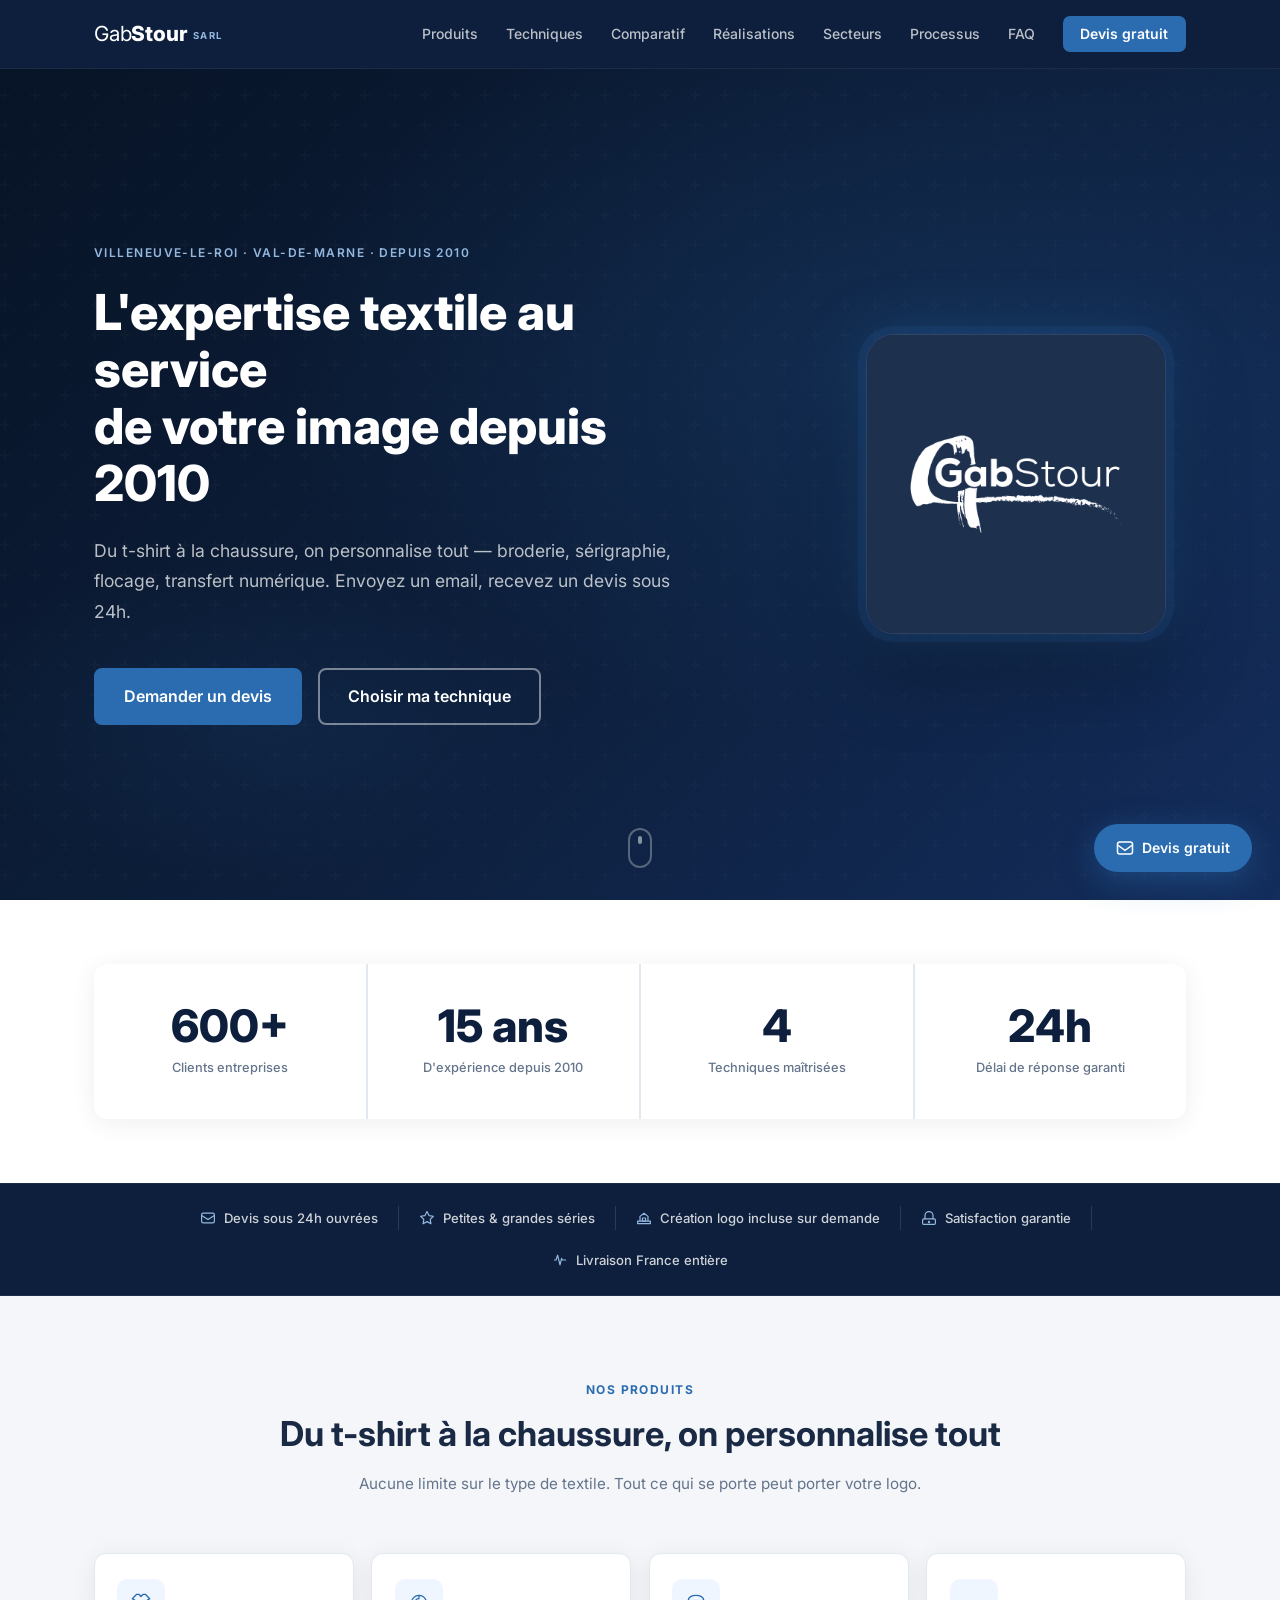
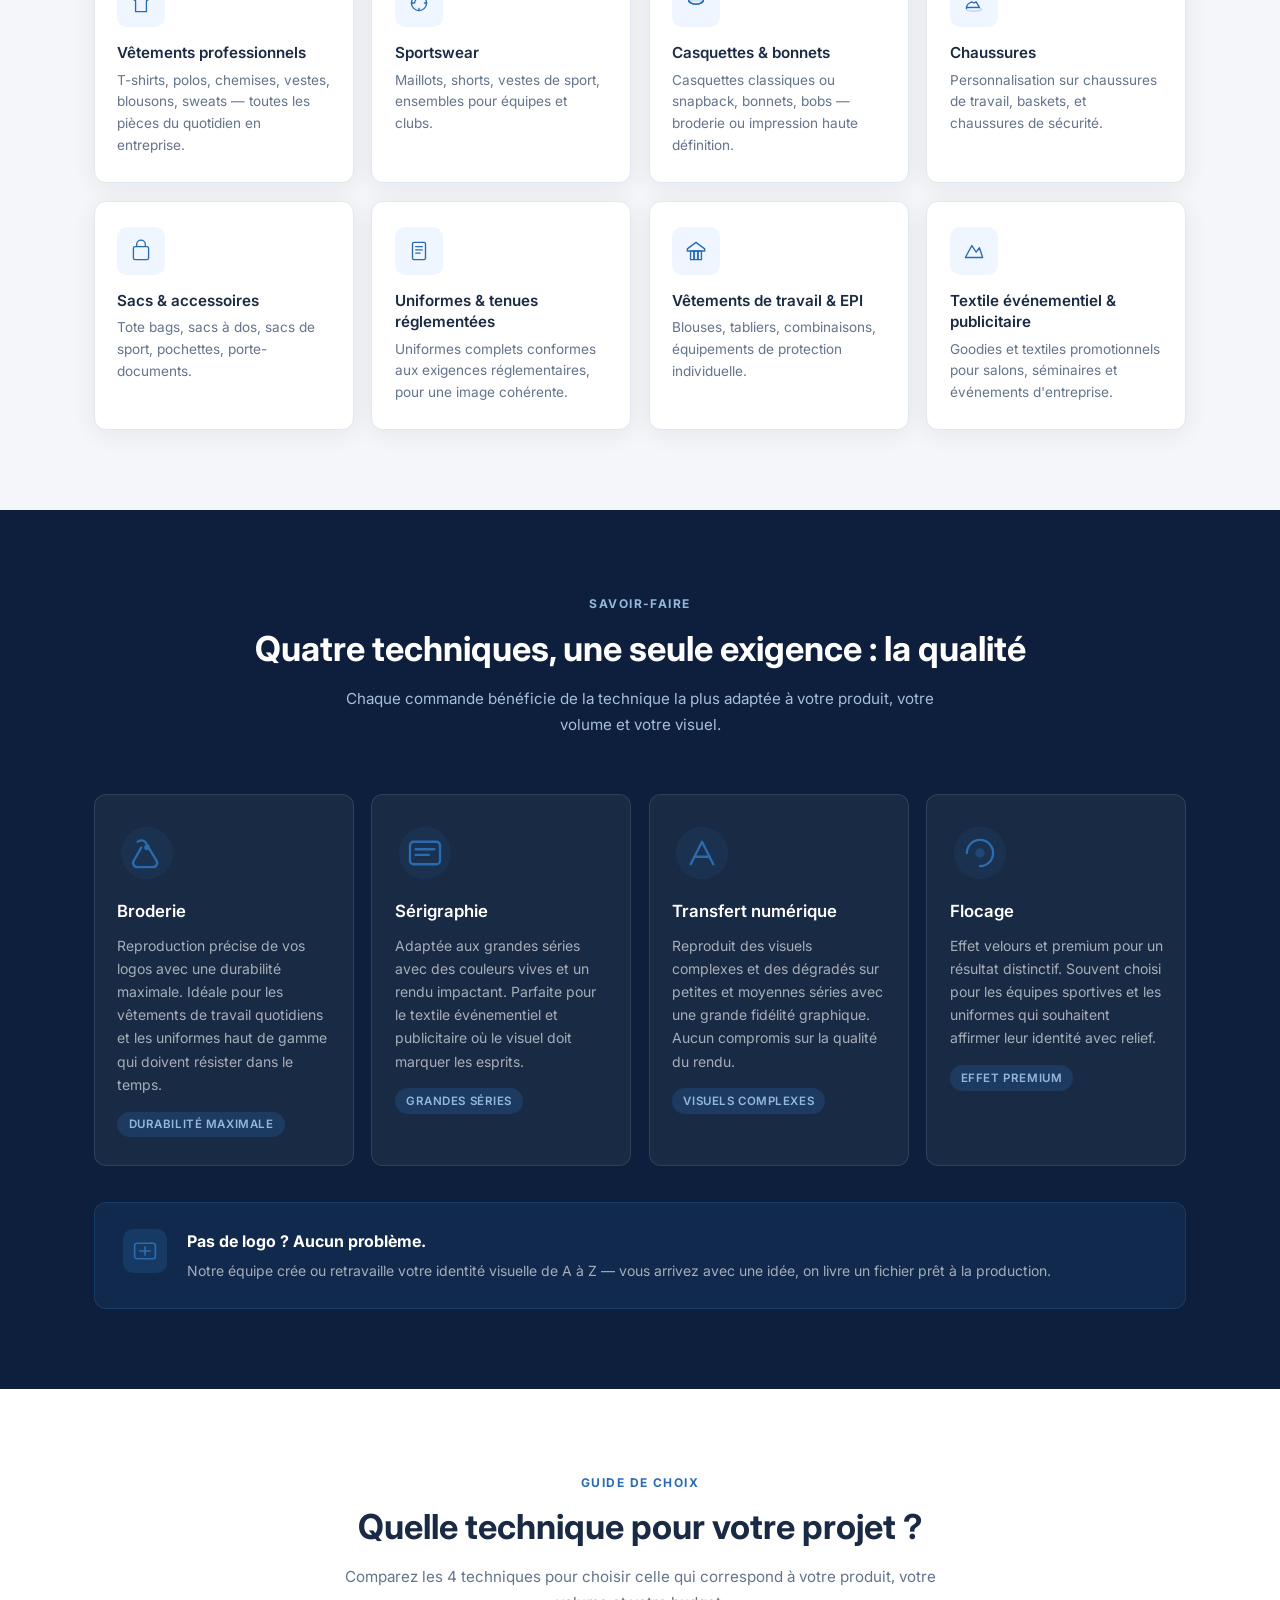
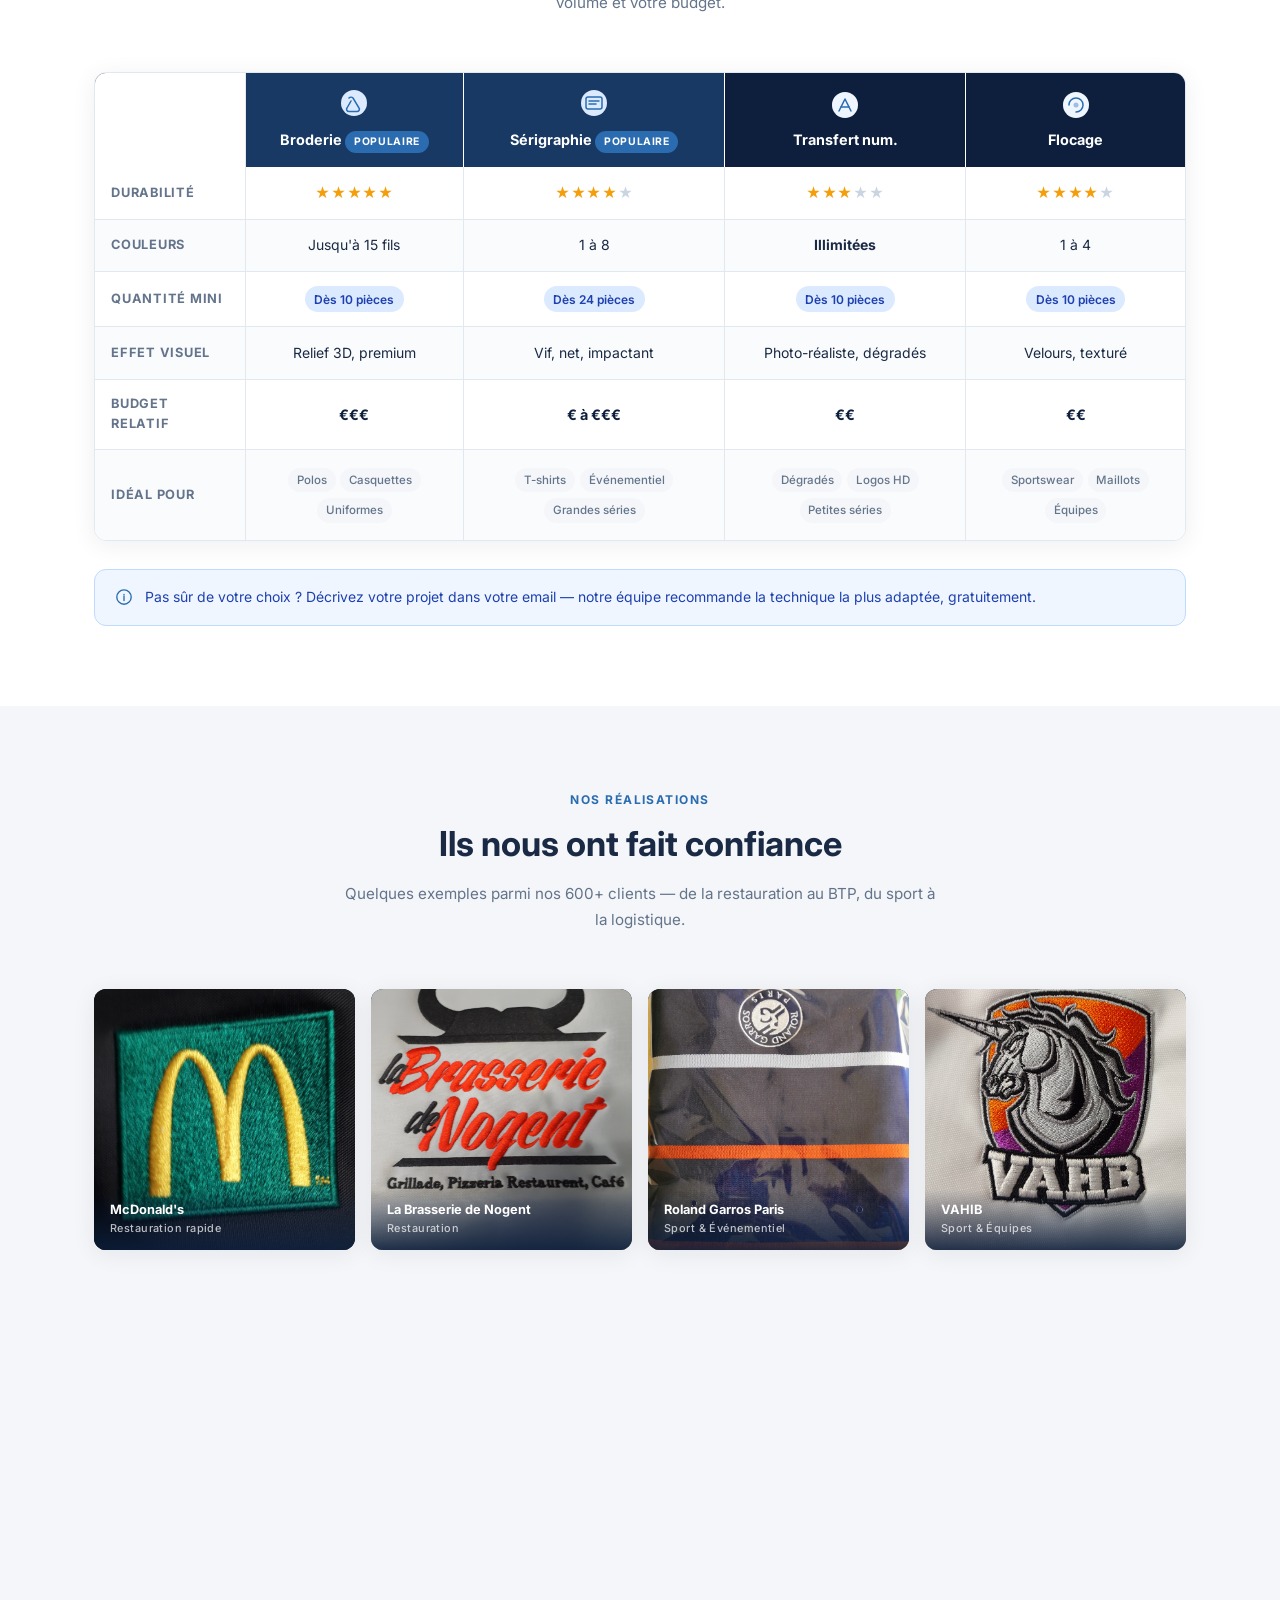
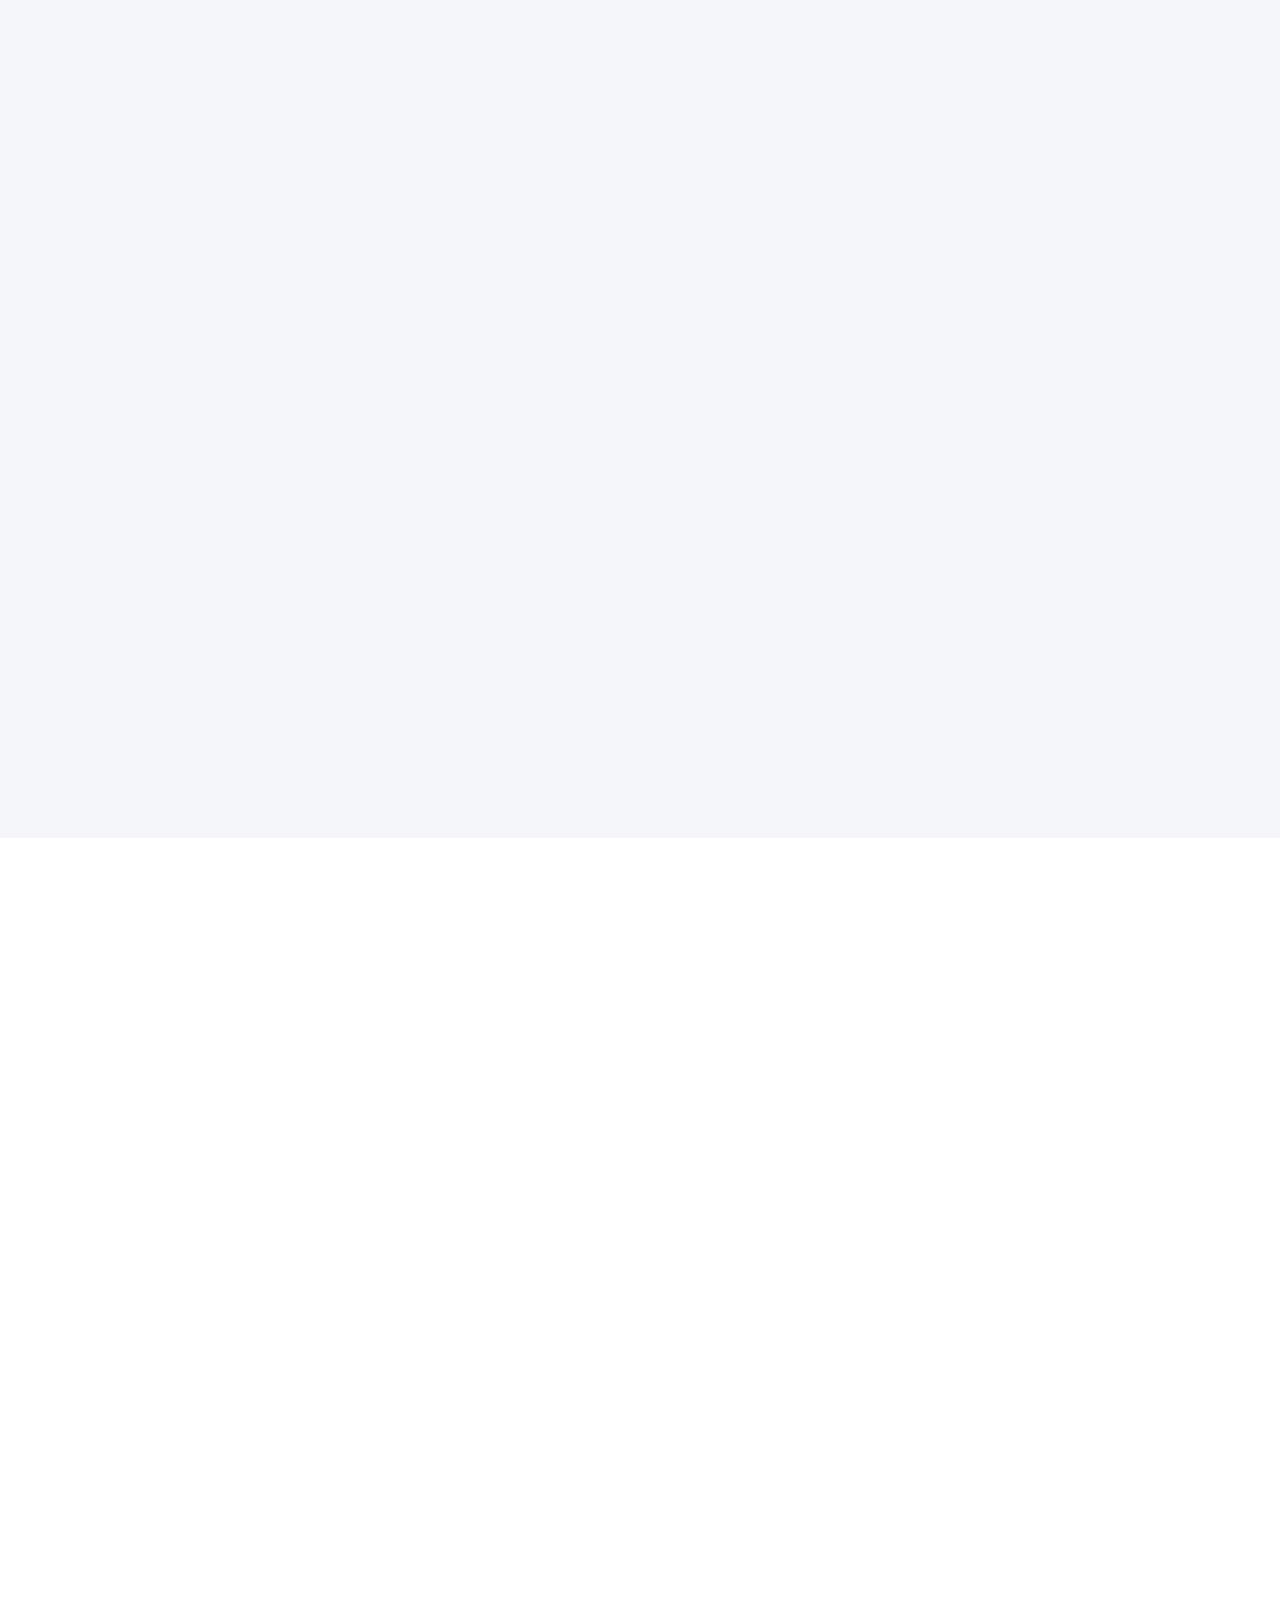
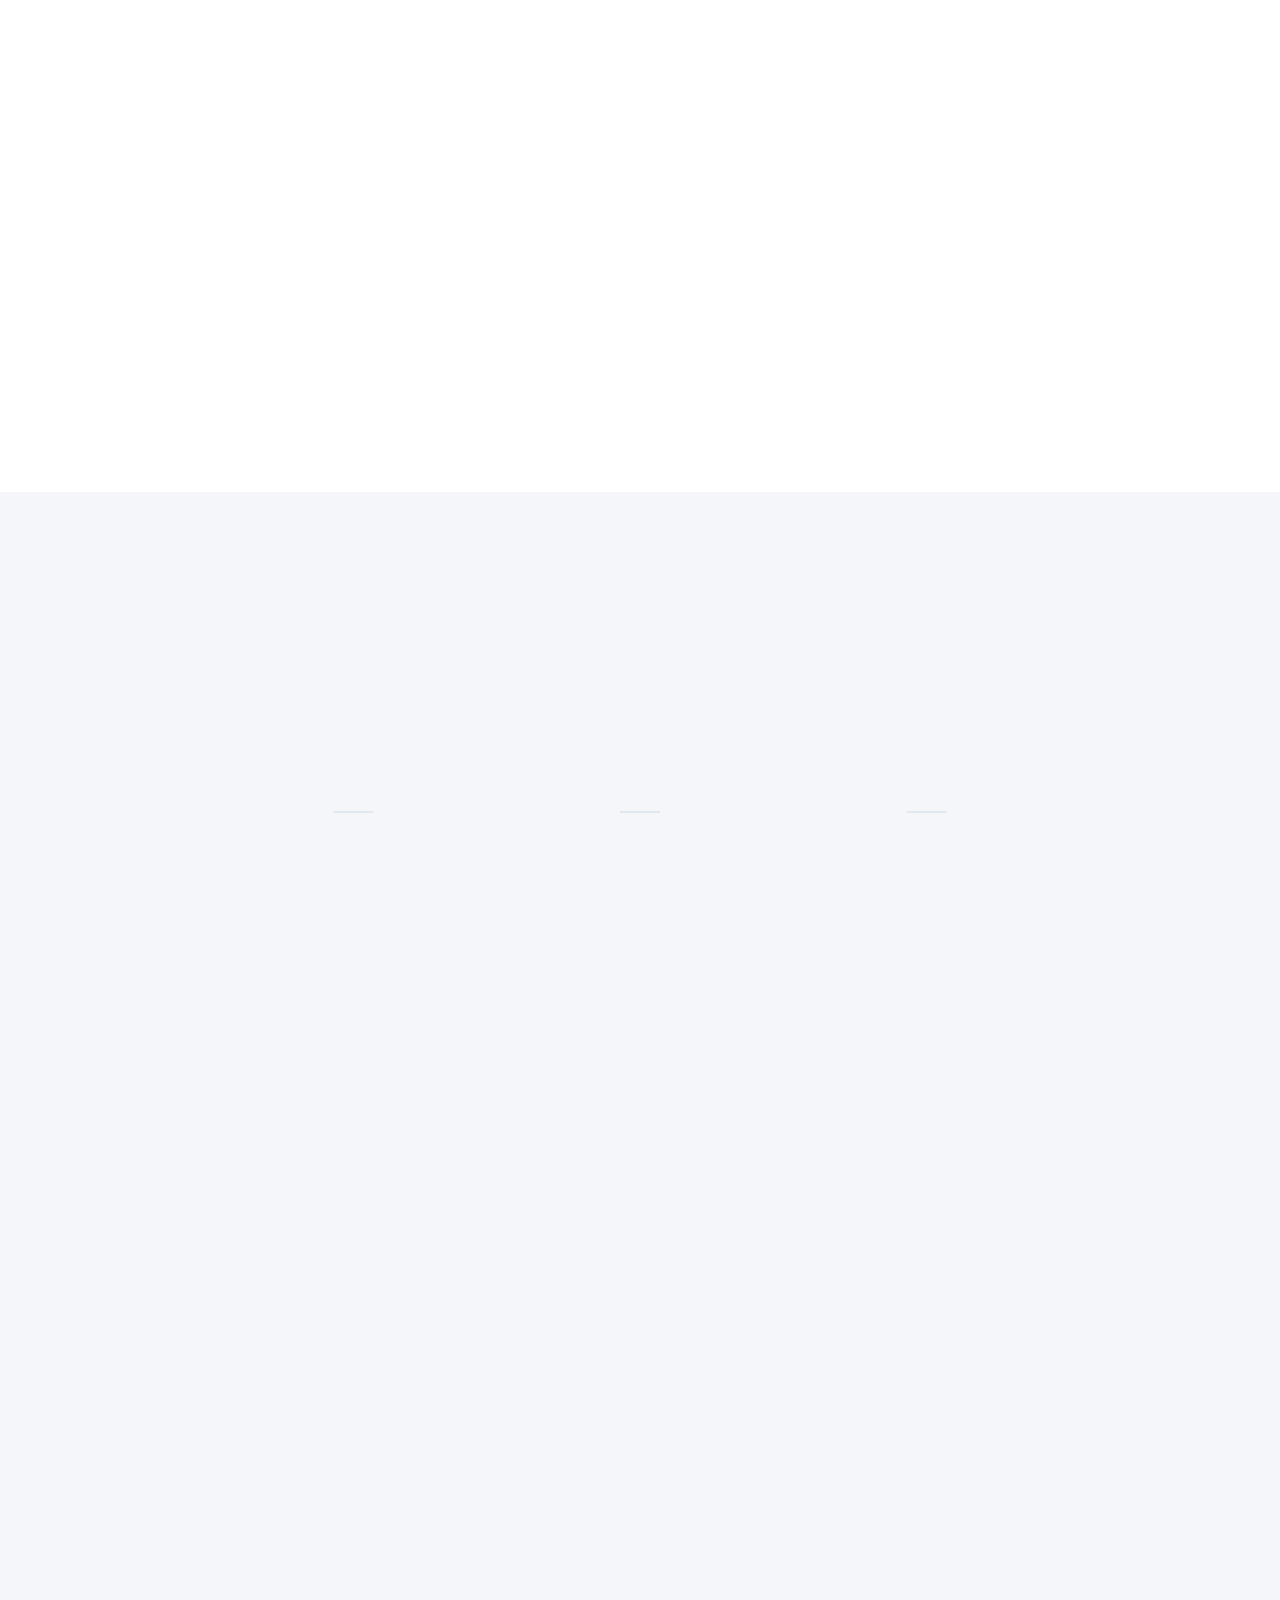
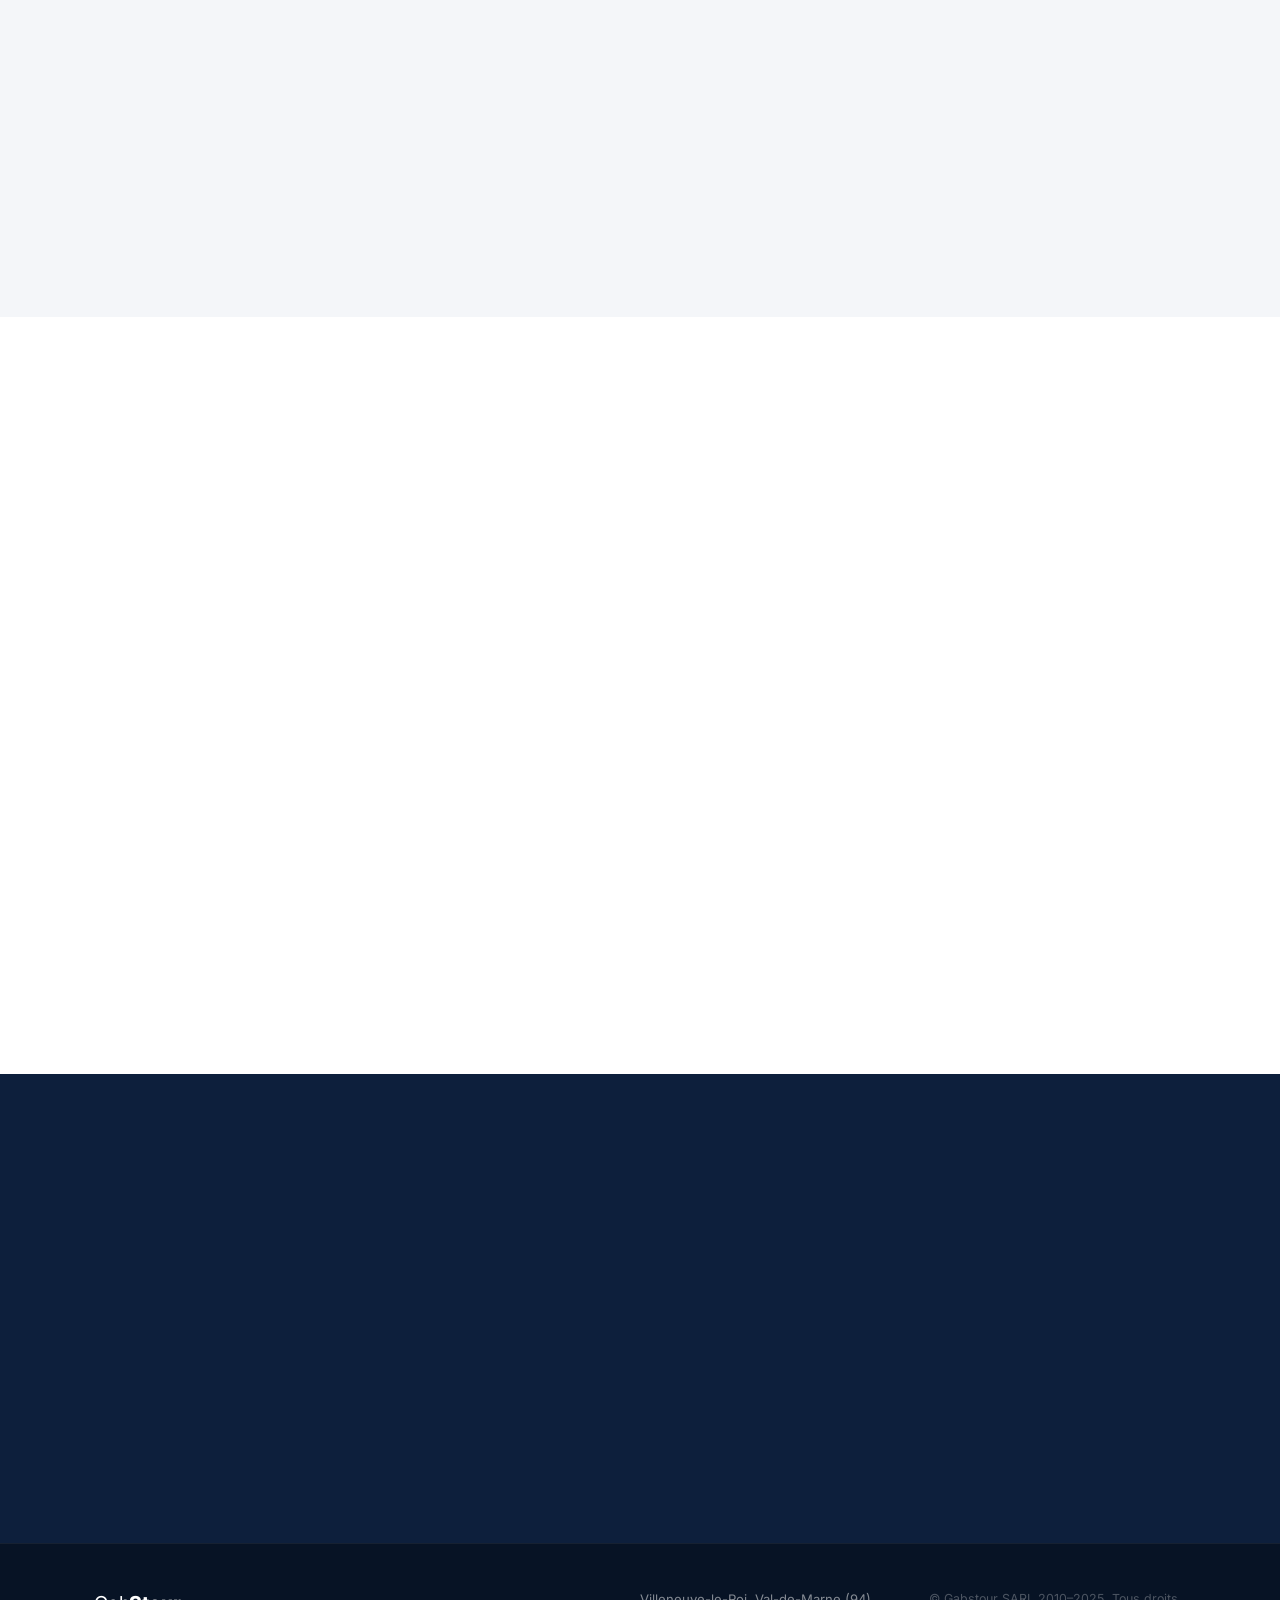
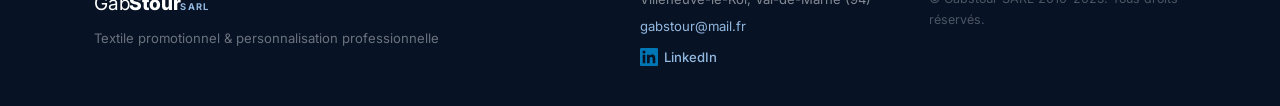
==== commit ccb05997: "Réintègre le logo correctement : texte navbar + grand visuel dans le hero Navbar : texte GabStour st" ====
--- a/index.html
+++ b/index.html
@@ -16,7 +16,7 @@
   <header class="navbar" id="navbar">
     <div class="container nav-inner">
       <a href="#hero" class="logo">
-        <img src="images/logo-gabstour.jpeg" alt="Gabstour SARL" class="logo-img" />
+        <span class="logo-text">Gab<strong>Stour</strong></span><span class="logo-sarl">SARL</span>
       </a>
       <nav class="nav-links" id="navLinks">
         <a href="#what-we-do">Produits</a>
@@ -37,13 +37,18 @@
   <!-- HERO -->
   <section class="hero" id="hero">
     <div class="hero-overlay"></div>
-    <div class="container hero-content">
-      <p class="hero-eyebrow fade-in">Villeneuve-le-Roi · Val-de-Marne · Depuis 2010</p>
-      <h1 class="hero-title fade-in">L'expertise textile au service<br>de votre image depuis 2010</h1>
-      <p class="hero-sub fade-in">Du t-shirt à la chaussure, on personnalise tout — broderie, sérigraphie, flocage, transfert numérique. Envoyez un email, recevez un devis sous 24h.</p>
-      <div class="hero-actions fade-in">
-        <a href="#contact" class="btn btn-primary btn-lg">Demander un devis</a>
-        <a href="#comparison" class="btn btn-outline btn-lg">Choisir ma technique</a>
+    <div class="container hero-inner">
+      <div class="hero-content">
+        <p class="hero-eyebrow fade-in">Villeneuve-le-Roi · Val-de-Marne · Depuis 2010</p>
+        <h1 class="hero-title fade-in">L'expertise textile au service<br>de votre image depuis 2010</h1>
+        <p class="hero-sub fade-in">Du t-shirt à la chaussure, on personnalise tout — broderie, sérigraphie, flocage, transfert numérique. Envoyez un email, recevez un devis sous 24h.</p>
+        <div class="hero-actions fade-in">
+          <a href="#contact" class="btn btn-primary btn-lg">Demander un devis</a>
+          <a href="#comparison" class="btn btn-outline btn-lg">Choisir ma technique</a>
+        </div>
+      </div>
+      <div class="hero-logo-wrap fade-in">
+        <img src="images/logo-gabstour.jpeg" alt="Gabstour SARL" class="hero-logo" />
       </div>
     </div>
     <div class="hero-scroll-hint" aria-hidden="true"><span></span></div>
@@ -990,7 +995,7 @@
   <footer class="footer">
     <div class="container footer-inner">
       <div class="footer-brand">
-        <img src="images/logo-gabstour.jpeg" alt="Gabstour SARL" class="logo-img footer-logo-img" />
+        <span class="logo-text">Gab<strong>Stour</strong></span><span class="logo-sarl footer-logo-sarl">SARL</span>
         <p>Textile promotionnel &amp; personnalisation professionnelle</p>
       </div>
       <div class="footer-info">
--- a/style.css
+++ b/style.css
@@ -84,17 +84,10 @@
 }
 .navbar.scrolled { box-shadow: 0 4px 24px rgba(0,0,0,.25); }
 .nav-inner { display: flex; align-items: center; justify-content: space-between; height: 68px; }
-.logo { display: flex; align-items: center; }
-.logo-img {
-  height: 46px;
-  width: 46px;
-  object-fit: cover;
-  object-position: center;
-  border-radius: 8px;
-  display: block;
-  transition: opacity var(--tr);
-}
-.logo:hover .logo-img { opacity: .85; }
+.logo { display: flex; align-items: baseline; gap: .35rem; text-decoration: none; }
+.logo-text { font-size: 1.3rem; font-weight: 400; color: var(--white); letter-spacing: -.01em; }
+.logo-text strong { font-weight: 800; }
+.logo-sarl { font-size: .6rem; font-weight: 700; color: #93b8e0; letter-spacing: .14em; text-transform: uppercase; align-self: center; margin-top: .15rem; }
 
 .nav-links { display: flex; align-items: center; gap: 1.75rem; }
 .nav-links a { color: rgba(255,255,255,.72); font-size: .875rem; font-weight: 500; transition: color var(--tr); }
@@ -129,7 +122,33 @@
   position: absolute; inset: 0;
   background: url("data:image/svg+xml,%3Csvg width='60' height='60' viewBox='0 0 60 60' xmlns='http://www.w3.org/2000/svg'%3E%3Cg fill='%23ffffff' fill-opacity='0.014'%3E%3Cpath d='M36 34v-4h-2v4h-4v2h4v4h2v-4h4v-2h-4zm0-30V0h-2v4h-4v2h4v4h2V6h4V4h-4zM6 34v-4H4v4H0v2h4v4h2v-4h4v-2H6zM6 4V0H4v4H0v2h4v4h2V6h4V4H6z'/%3E%3C/g%3E%3C/svg%3E");
 }
-.hero-content { position: relative; z-index: 1; max-width: 780px; padding: 4rem 1.5rem; }
+.hero-inner {
+  position: relative; z-index: 1;
+  display: grid;
+  grid-template-columns: 1fr 340px;
+  align-items: center;
+  gap: 4rem;
+  width: 100%;
+  padding: 4rem 1.5rem;
+}
+.hero-content { max-width: 620px; }
+.hero-logo-wrap {
+  display: flex;
+  align-items: center;
+  justify-content: center;
+}
+.hero-logo {
+  width: 300px;
+  height: 300px;
+  border-radius: 28px;
+  object-fit: cover;
+  object-position: center;
+  border: 1px solid rgba(255,255,255,.12);
+  box-shadow:
+    0 0 0 8px rgba(43,108,176,.12),
+    0 0 60px rgba(43,108,176,.35),
+    0 32px 80px rgba(0,0,0,.4);
+}
 .hero-eyebrow { font-size: .75rem; font-weight: 600; letter-spacing: .12em; text-transform: uppercase; color: #93b8e0; margin-bottom: 1.25rem; }
 .hero-title { color: var(--white); margin-bottom: 1.5rem; }
 .hero-sub { color: rgba(255,255,255,.72); font-size: 1.1rem; max-width: 590px; margin-bottom: 2.5rem; line-height: 1.75; }
@@ -416,7 +435,8 @@
 /* ---------- Footer ---------- */
 .footer { background: #071325; border-top: 1px solid rgba(255,255,255,.06); padding: 2.75rem 0 2rem; }
 .footer-inner { display: grid; grid-template-columns: 2fr 1fr 1fr; gap: 2rem; align-items: start; }
-.footer-logo-img { height: 52px; width: 52px; border-radius: 10px; margin-bottom: .5rem; }
+.footer-brand .logo-text { font-size: 1.2rem; }
+.footer-logo-sarl { font-size: .58rem; }
 .footer-brand p { color: rgba(255,255,255,.4); font-size: .82rem; margin-top: .55rem; }
 .footer-info p  { color: rgba(255,255,255,.5); font-size: .82rem; margin-bottom: .3rem; }
 .footer-info a  { color: #93b8e0; transition: color var(--tr); }
@@ -473,6 +493,8 @@
   .nav-links .nav-cta { width: 100%; text-align: center; justify-content: center; }
   .burger { display: flex; }
 
+  .hero-inner { grid-template-columns: 1fr; padding: 2.5rem 1.5rem; gap: 2rem; }
+  .hero-logo-wrap { display: none; }
   .hero-actions { flex-direction: column; }
   .hero-actions .btn { justify-content: center; }
 
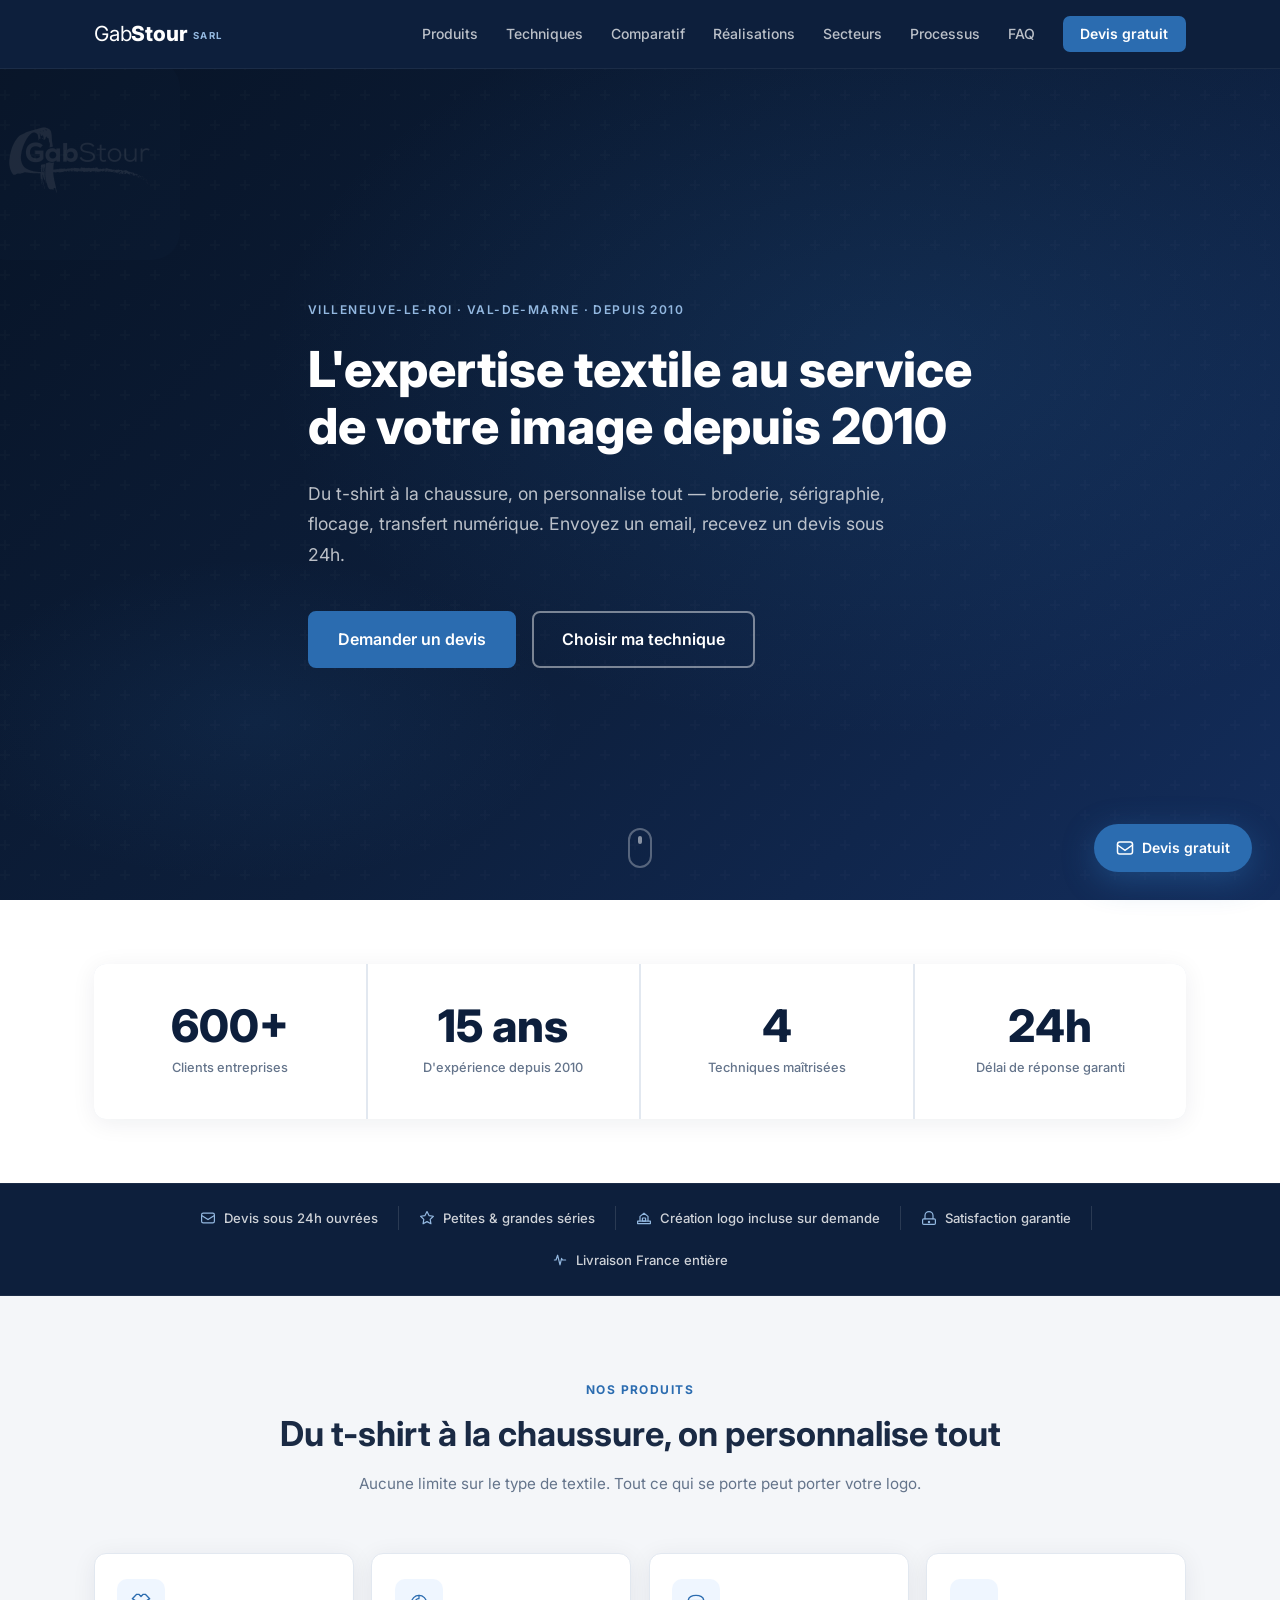
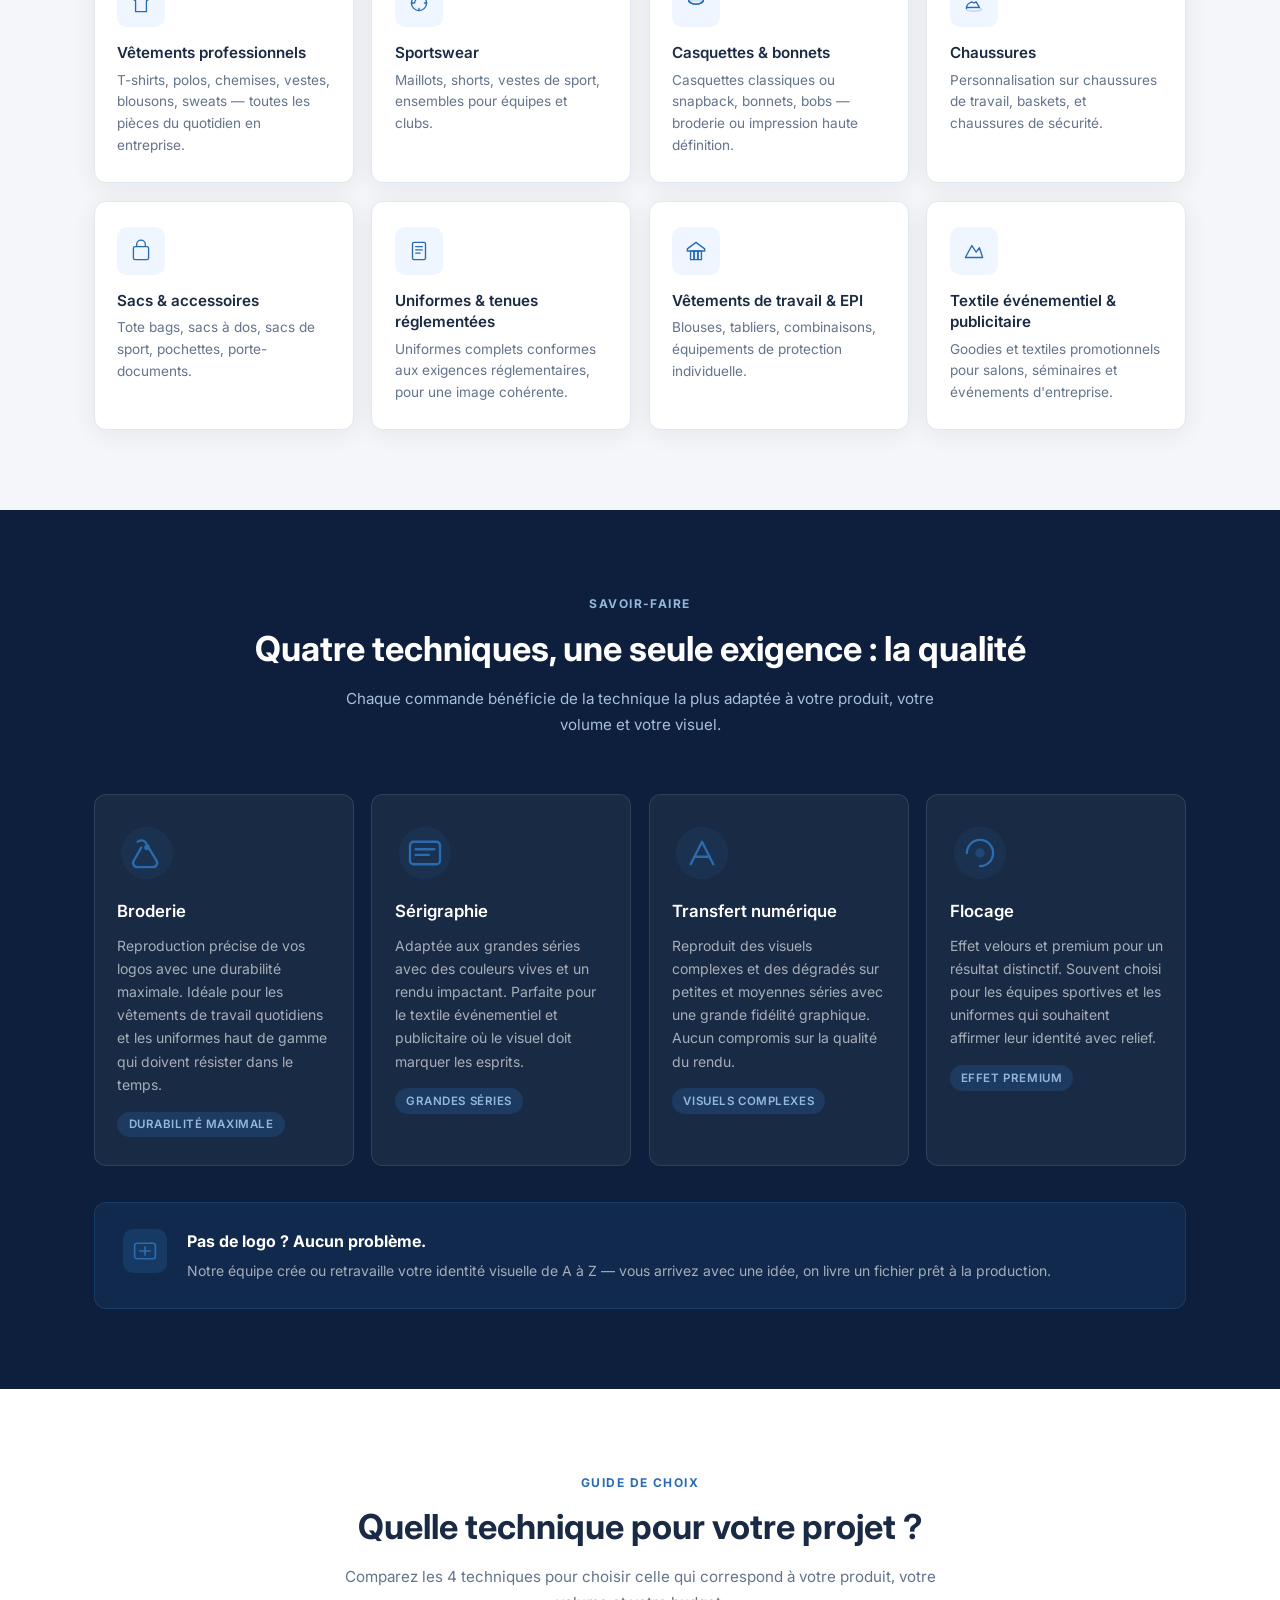
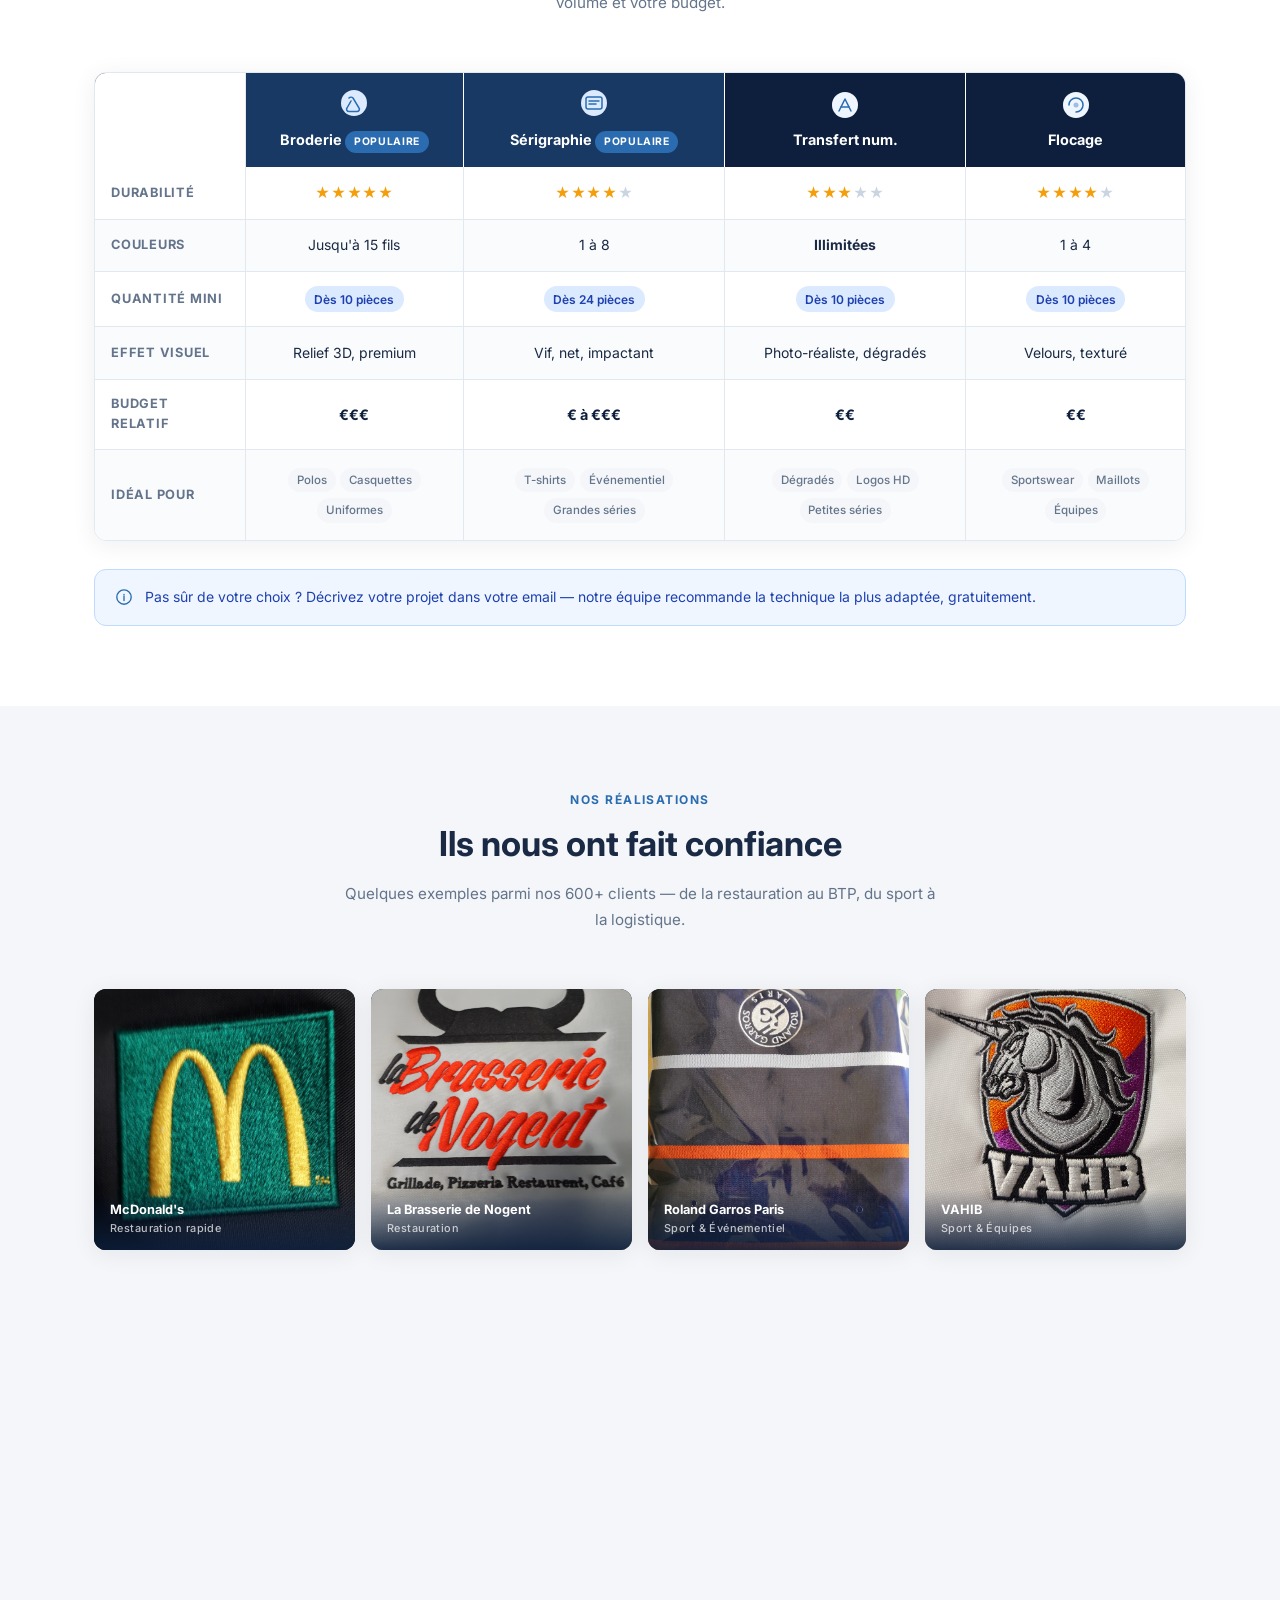
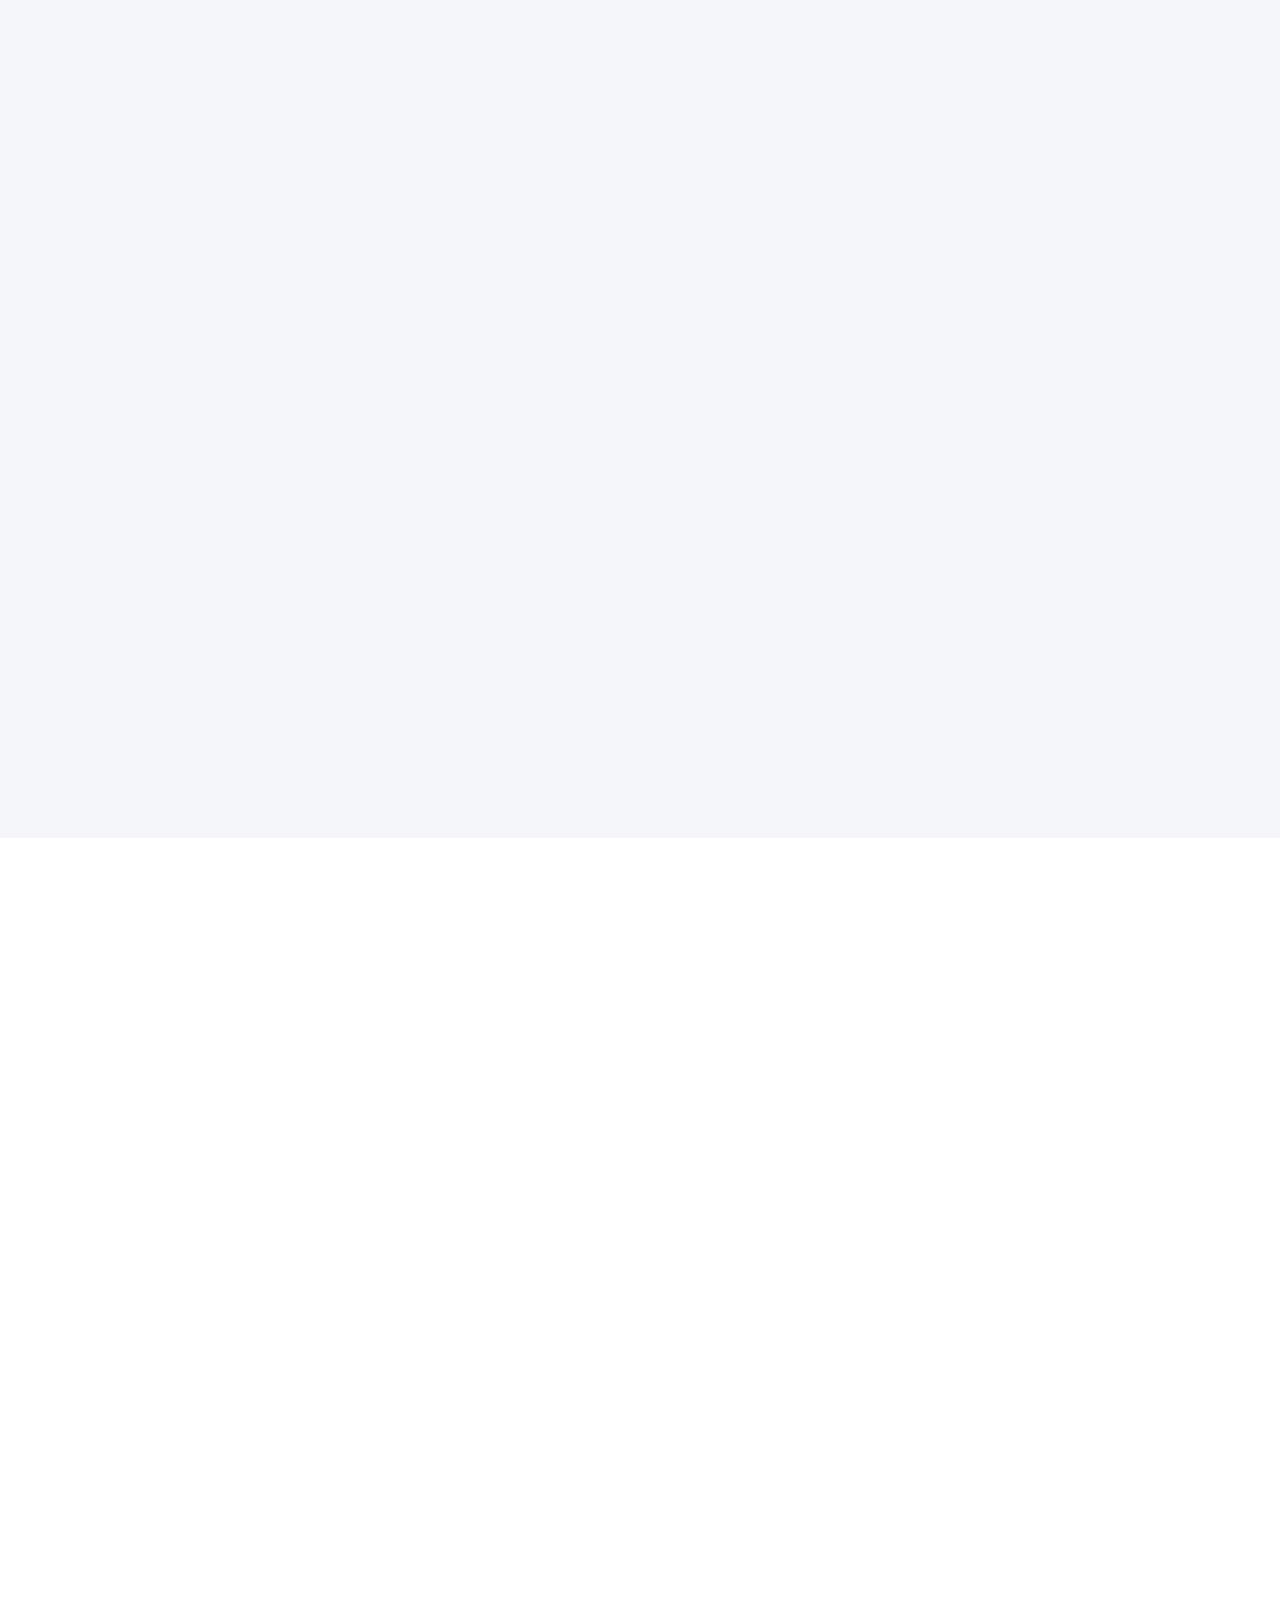
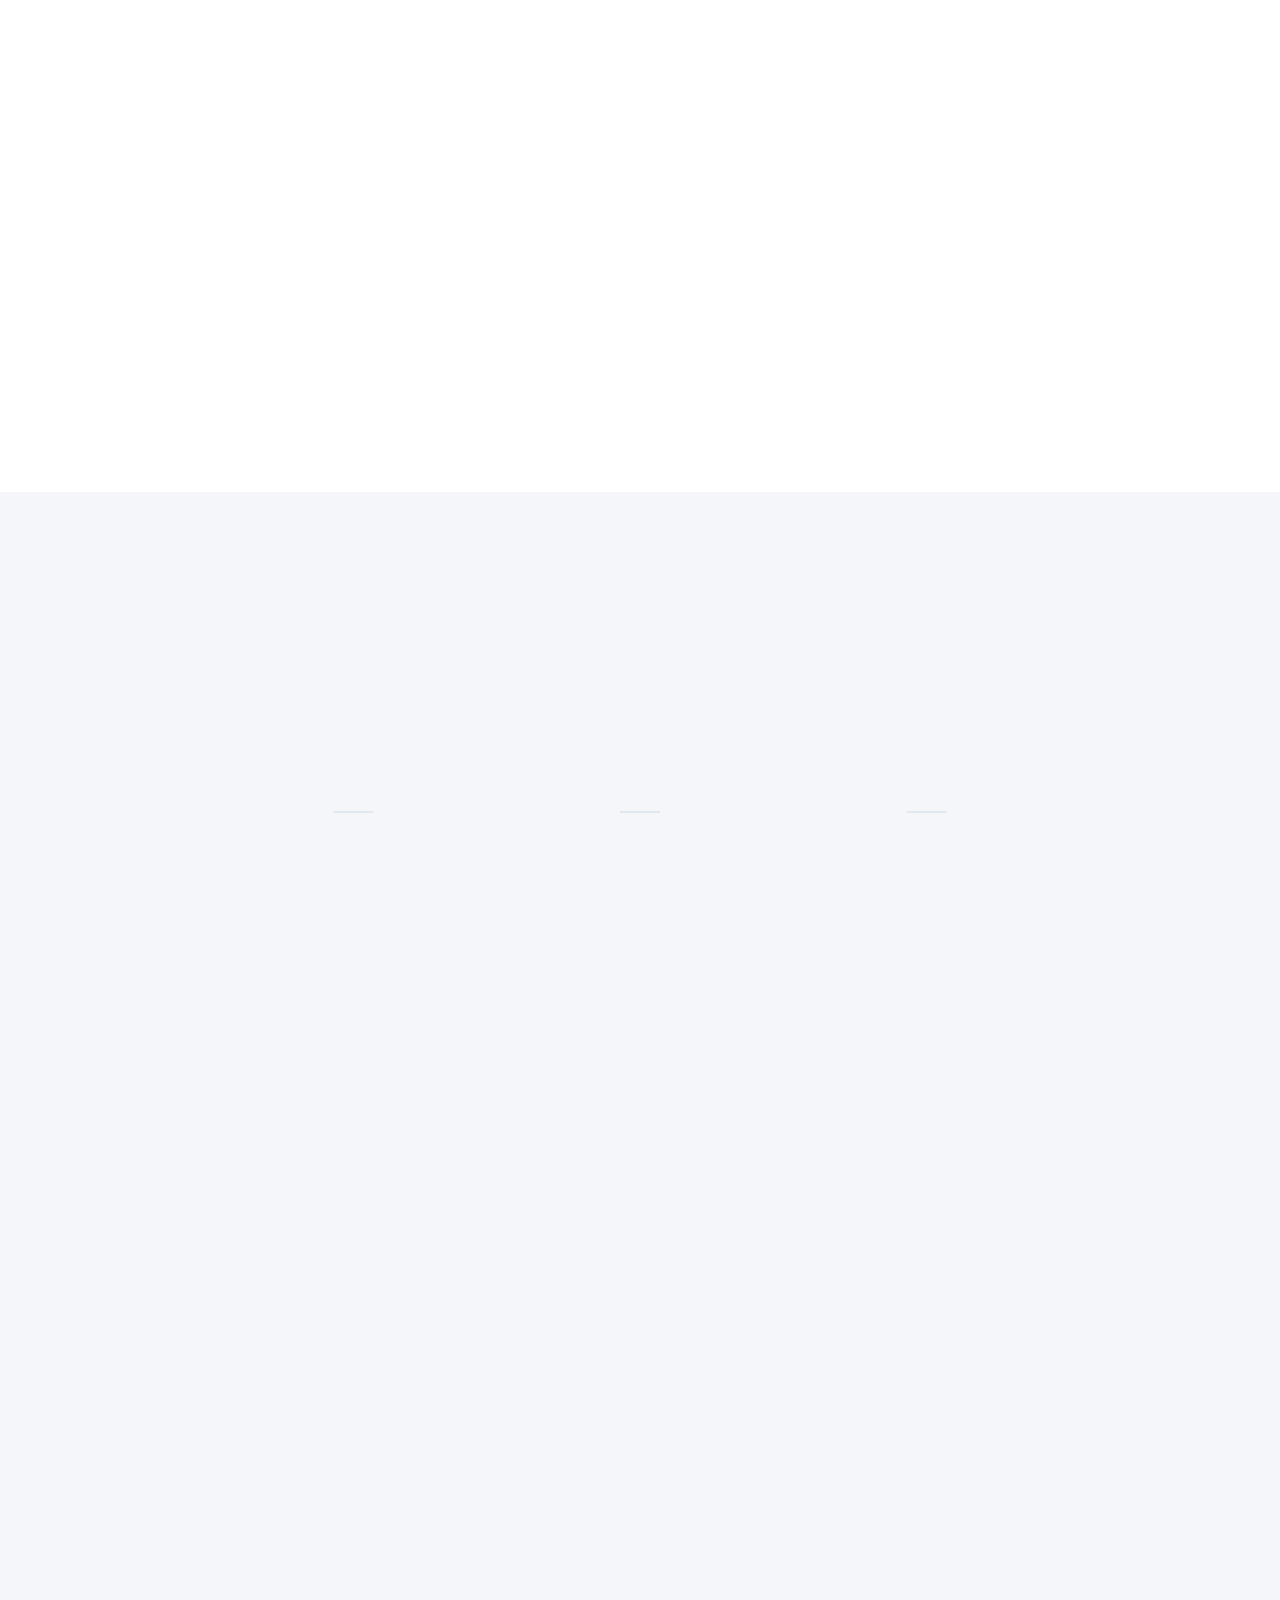
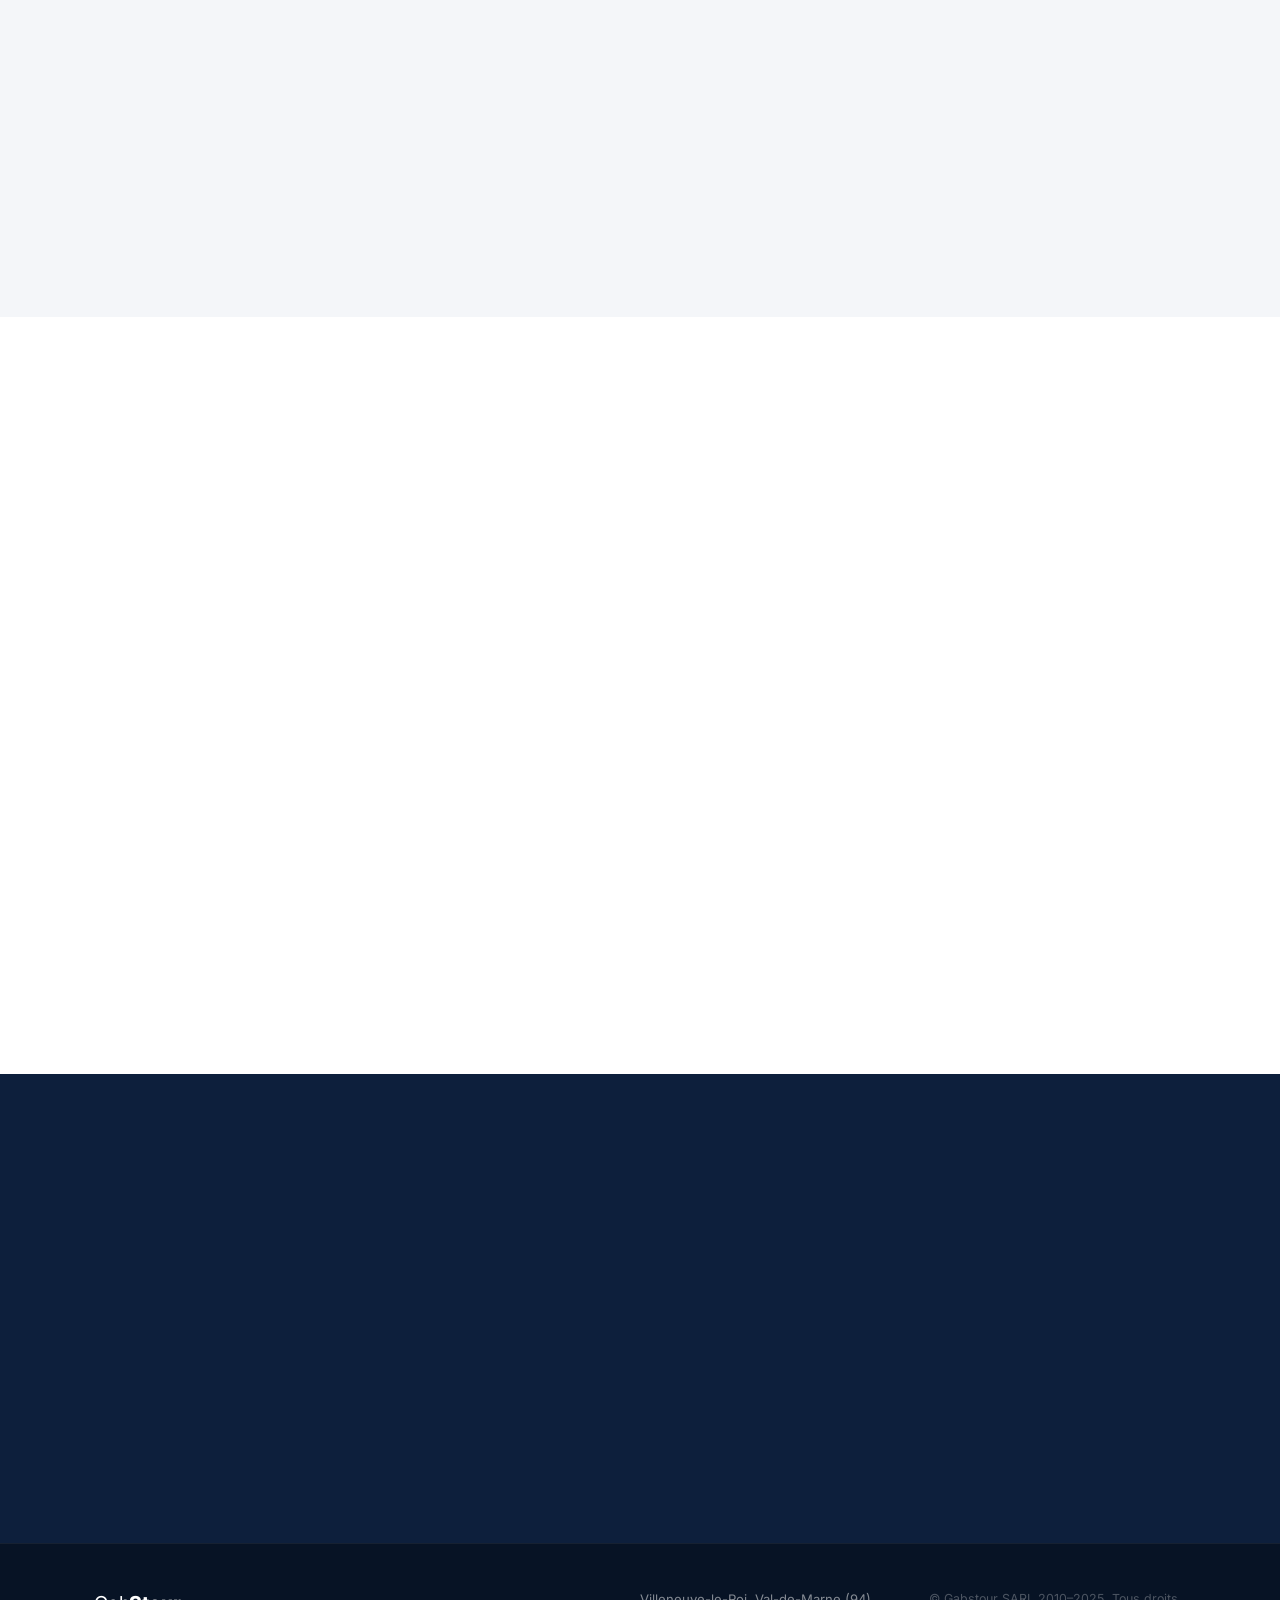
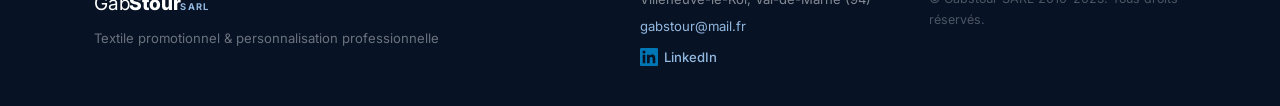
==== commit 63e8960a: "Logo en filigrane animé dans le hero : petit, top-left, effet flottant Remplace le grand logo visibl" ====
--- a/index.html
+++ b/index.html
@@ -37,18 +37,14 @@
   <!-- HERO -->
   <section class="hero" id="hero">
     <div class="hero-overlay"></div>
-    <div class="container hero-inner">
-      <div class="hero-content">
-        <p class="hero-eyebrow fade-in">Villeneuve-le-Roi · Val-de-Marne · Depuis 2010</p>
-        <h1 class="hero-title fade-in">L'expertise textile au service<br>de votre image depuis 2010</h1>
-        <p class="hero-sub fade-in">Du t-shirt à la chaussure, on personnalise tout — broderie, sérigraphie, flocage, transfert numérique. Envoyez un email, recevez un devis sous 24h.</p>
-        <div class="hero-actions fade-in">
-          <a href="#contact" class="btn btn-primary btn-lg">Demander un devis</a>
-          <a href="#comparison" class="btn btn-outline btn-lg">Choisir ma technique</a>
-        </div>
-      </div>
-      <div class="hero-logo-wrap fade-in">
-        <img src="images/logo-gabstour.jpeg" alt="Gabstour SARL" class="hero-logo" />
+    <img src="images/logo-gabstour.jpeg" alt="" class="hero-logo-bg" aria-hidden="true" />
+    <div class="container hero-content">
+      <p class="hero-eyebrow fade-in">Villeneuve-le-Roi · Val-de-Marne · Depuis 2010</p>
+      <h1 class="hero-title fade-in">L'expertise textile au service<br>de votre image depuis 2010</h1>
+      <p class="hero-sub fade-in">Du t-shirt à la chaussure, on personnalise tout — broderie, sérigraphie, flocage, transfert numérique. Envoyez un email, recevez un devis sous 24h.</p>
+      <div class="hero-actions fade-in">
+        <a href="#contact" class="btn btn-primary btn-lg">Demander un devis</a>
+        <a href="#comparison" class="btn btn-outline btn-lg">Choisir ma technique</a>
       </div>
     </div>
     <div class="hero-scroll-hint" aria-hidden="true"><span></span></div>
--- a/style.css
+++ b/style.css
@@ -122,33 +122,27 @@
   position: absolute; inset: 0;
   background: url("data:image/svg+xml,%3Csvg width='60' height='60' viewBox='0 0 60 60' xmlns='http://www.w3.org/2000/svg'%3E%3Cg fill='%23ffffff' fill-opacity='0.014'%3E%3Cpath d='M36 34v-4h-2v4h-4v2h4v4h2v-4h4v-2h-4zm0-30V0h-2v4h-4v2h4v4h2V6h4V4h-4zM6 34v-4H4v4H0v2h4v4h2v-4h4v-2H6zM6 4V0H4v4H0v2h4v4h2V6h4V4H6z'/%3E%3C/g%3E%3C/svg%3E");
 }
-.hero-inner {
-  position: relative; z-index: 1;
-  display: grid;
-  grid-template-columns: 1fr 340px;
-  align-items: center;
-  gap: 4rem;
-  width: 100%;
-  padding: 4rem 1.5rem;
-}
-.hero-content { max-width: 620px; }
-.hero-logo-wrap {
-  display: flex;
-  align-items: center;
-  justify-content: center;
-}
-.hero-logo {
-  width: 300px;
-  height: 300px;
+@keyframes logo-float {
+  0%, 100% { transform: translateY(0px) rotate(-2deg) scale(1); }
+  50%       { transform: translateY(-18px) rotate(2deg) scale(1.03); }
+}
+
+.hero-logo-bg {
+  position: absolute;
+  top: 60px;
+  left: -20px;
+  width: 200px;
+  height: 200px;
   border-radius: 28px;
   object-fit: cover;
-  object-position: center;
-  border: 1px solid rgba(255,255,255,.12);
-  box-shadow:
-    0 0 0 8px rgba(43,108,176,.12),
-    0 0 60px rgba(43,108,176,.35),
-    0 32px 80px rgba(0,0,0,.4);
-}
+  opacity: 0.09;
+  z-index: 0;
+  pointer-events: none;
+  animation: logo-float 9s ease-in-out infinite;
+  filter: blur(0.5px);
+}
+
+.hero-content { position: relative; z-index: 1; max-width: 780px; padding: 4rem 1.5rem; }
 .hero-eyebrow { font-size: .75rem; font-weight: 600; letter-spacing: .12em; text-transform: uppercase; color: #93b8e0; margin-bottom: 1.25rem; }
 .hero-title { color: var(--white); margin-bottom: 1.5rem; }
 .hero-sub { color: rgba(255,255,255,.72); font-size: 1.1rem; max-width: 590px; margin-bottom: 2.5rem; line-height: 1.75; }
@@ -493,8 +487,6 @@
   .nav-links .nav-cta { width: 100%; text-align: center; justify-content: center; }
   .burger { display: flex; }
 
-  .hero-inner { grid-template-columns: 1fr; padding: 2.5rem 1.5rem; gap: 2rem; }
-  .hero-logo-wrap { display: none; }
   .hero-actions { flex-direction: column; }
   .hero-actions .btn { justify-content: center; }
 
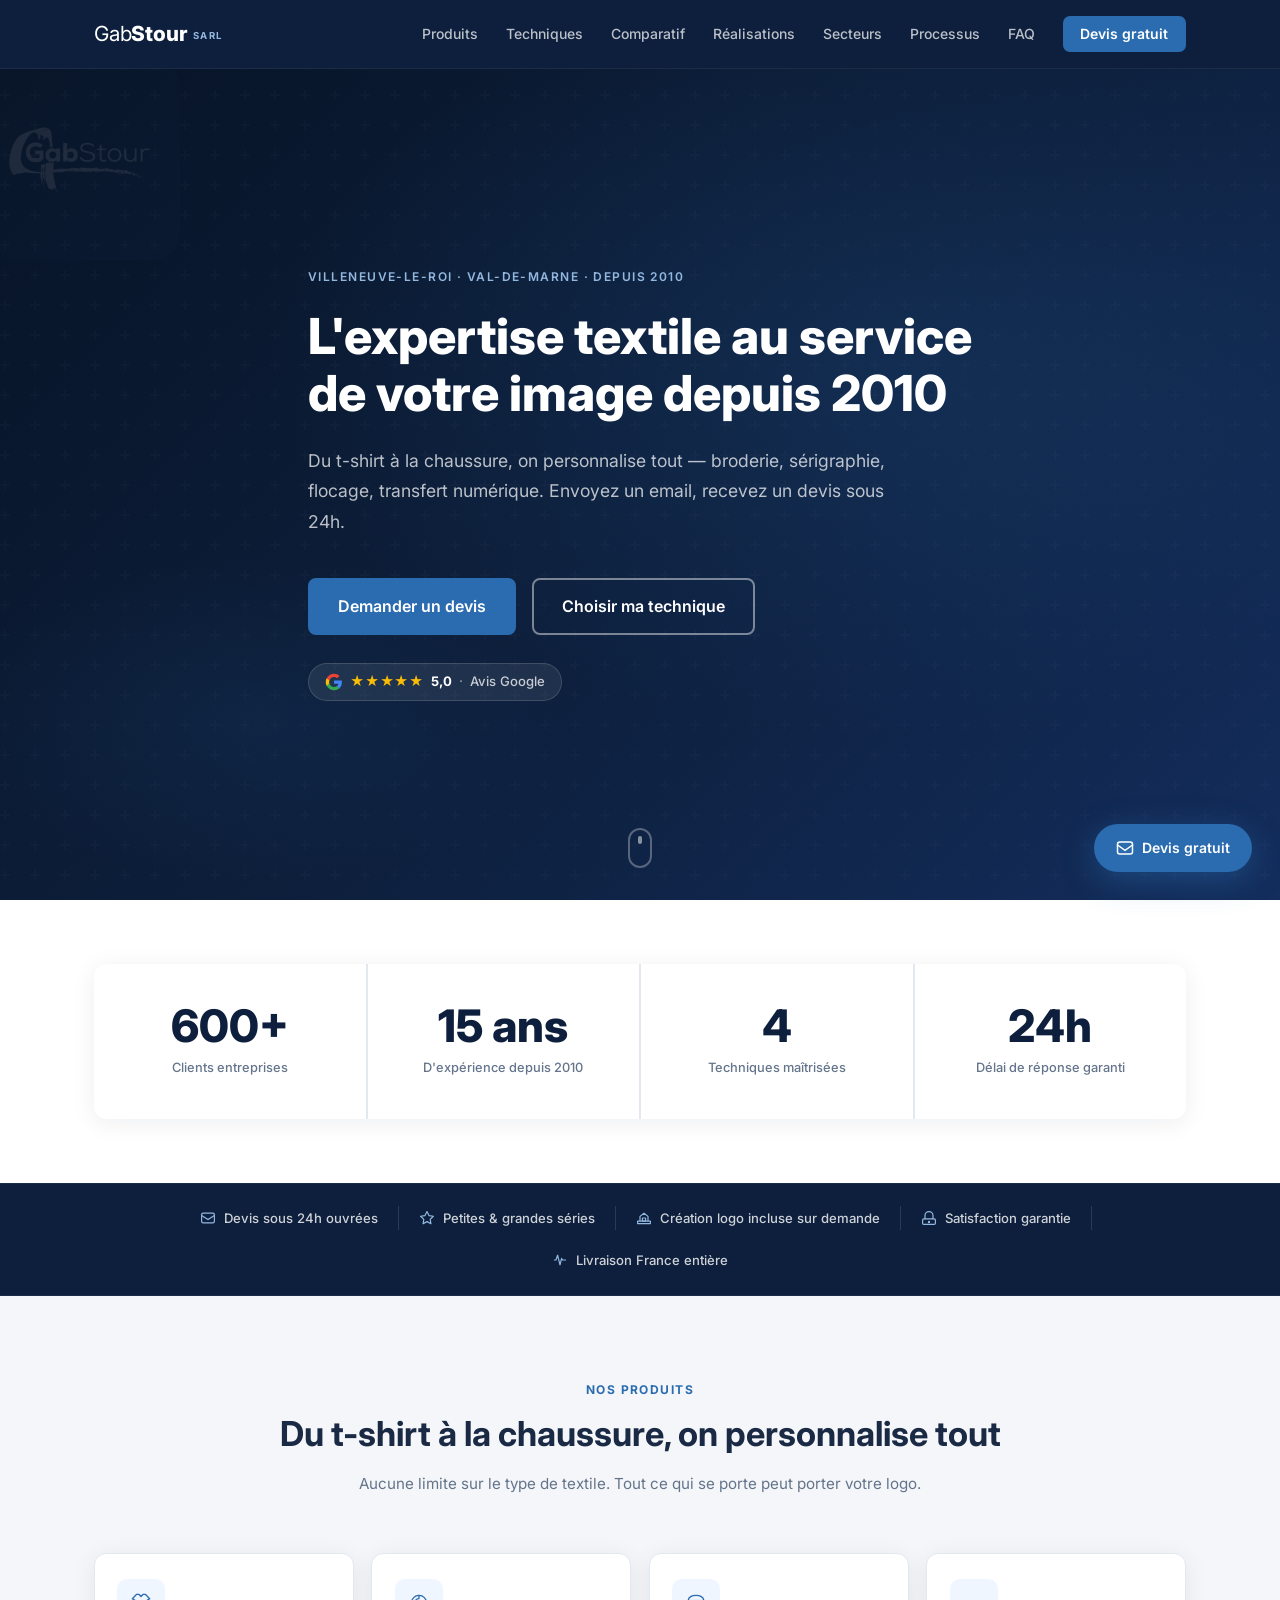
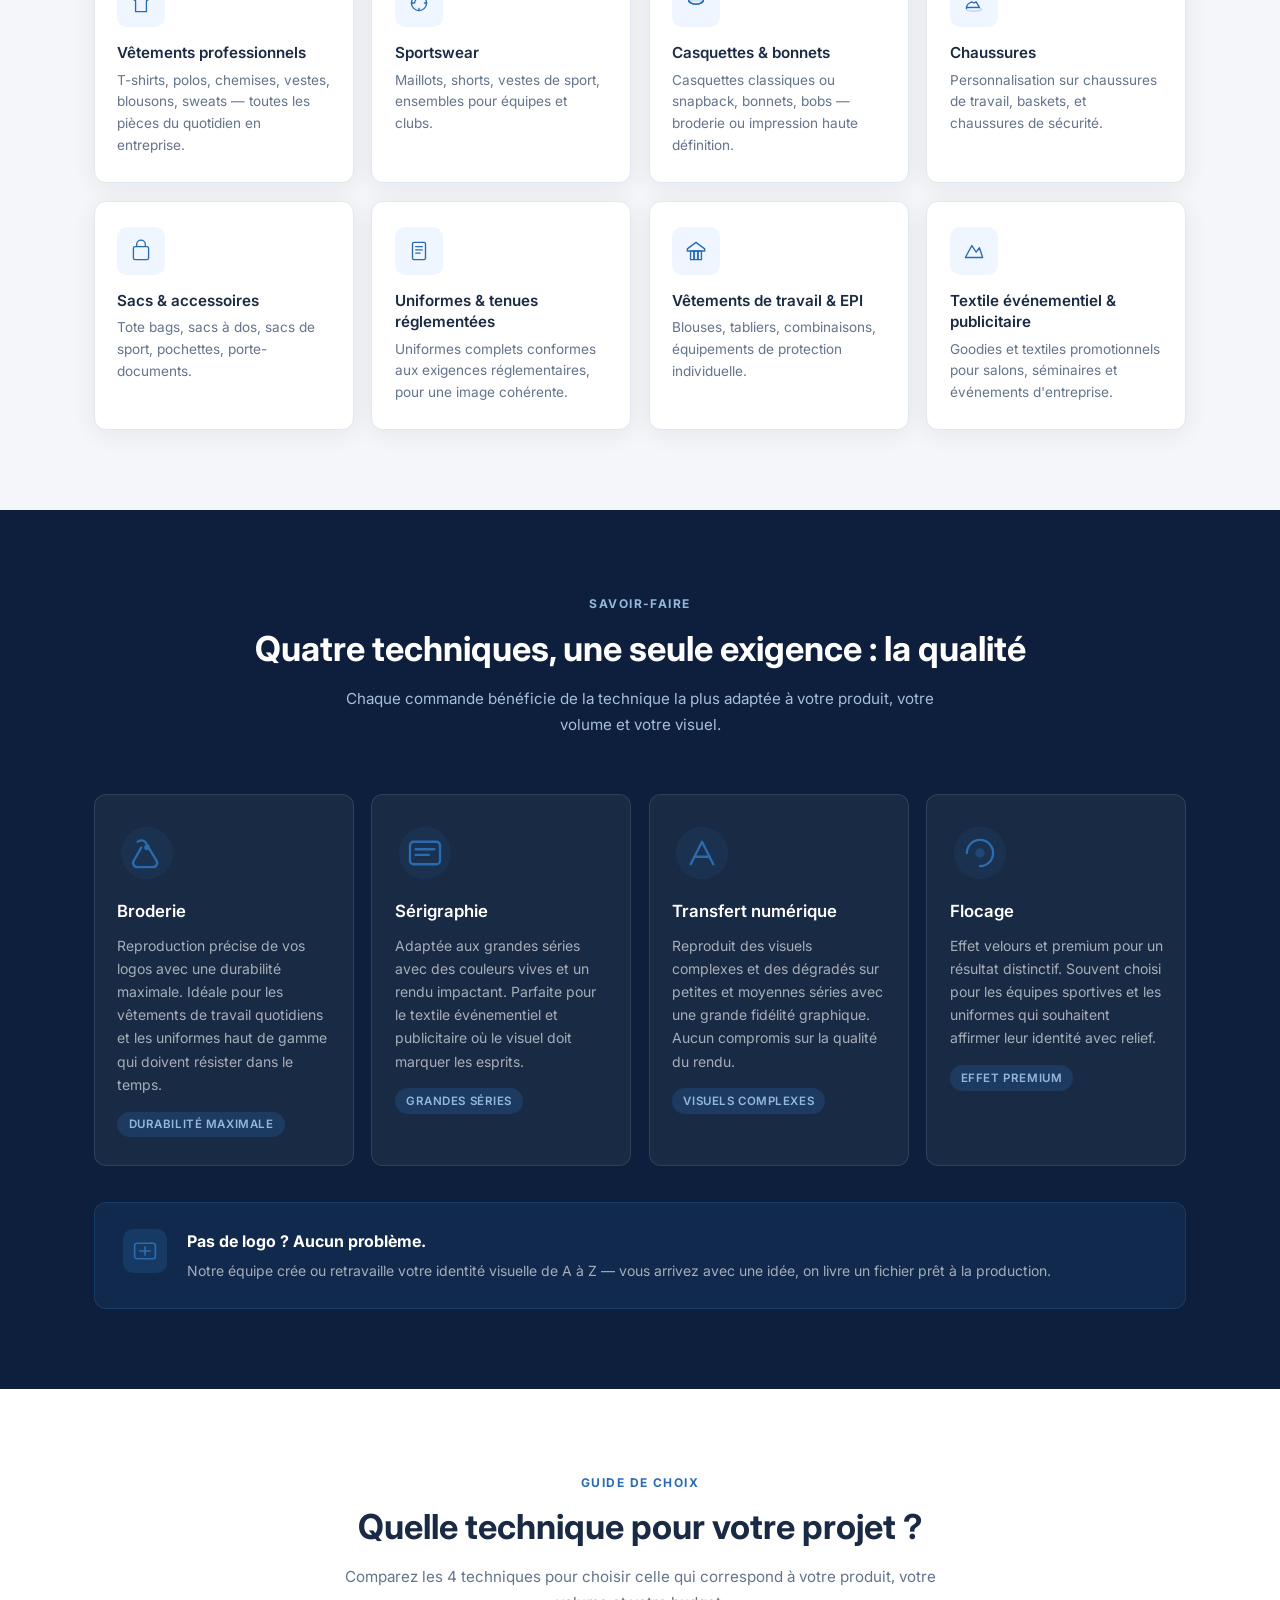
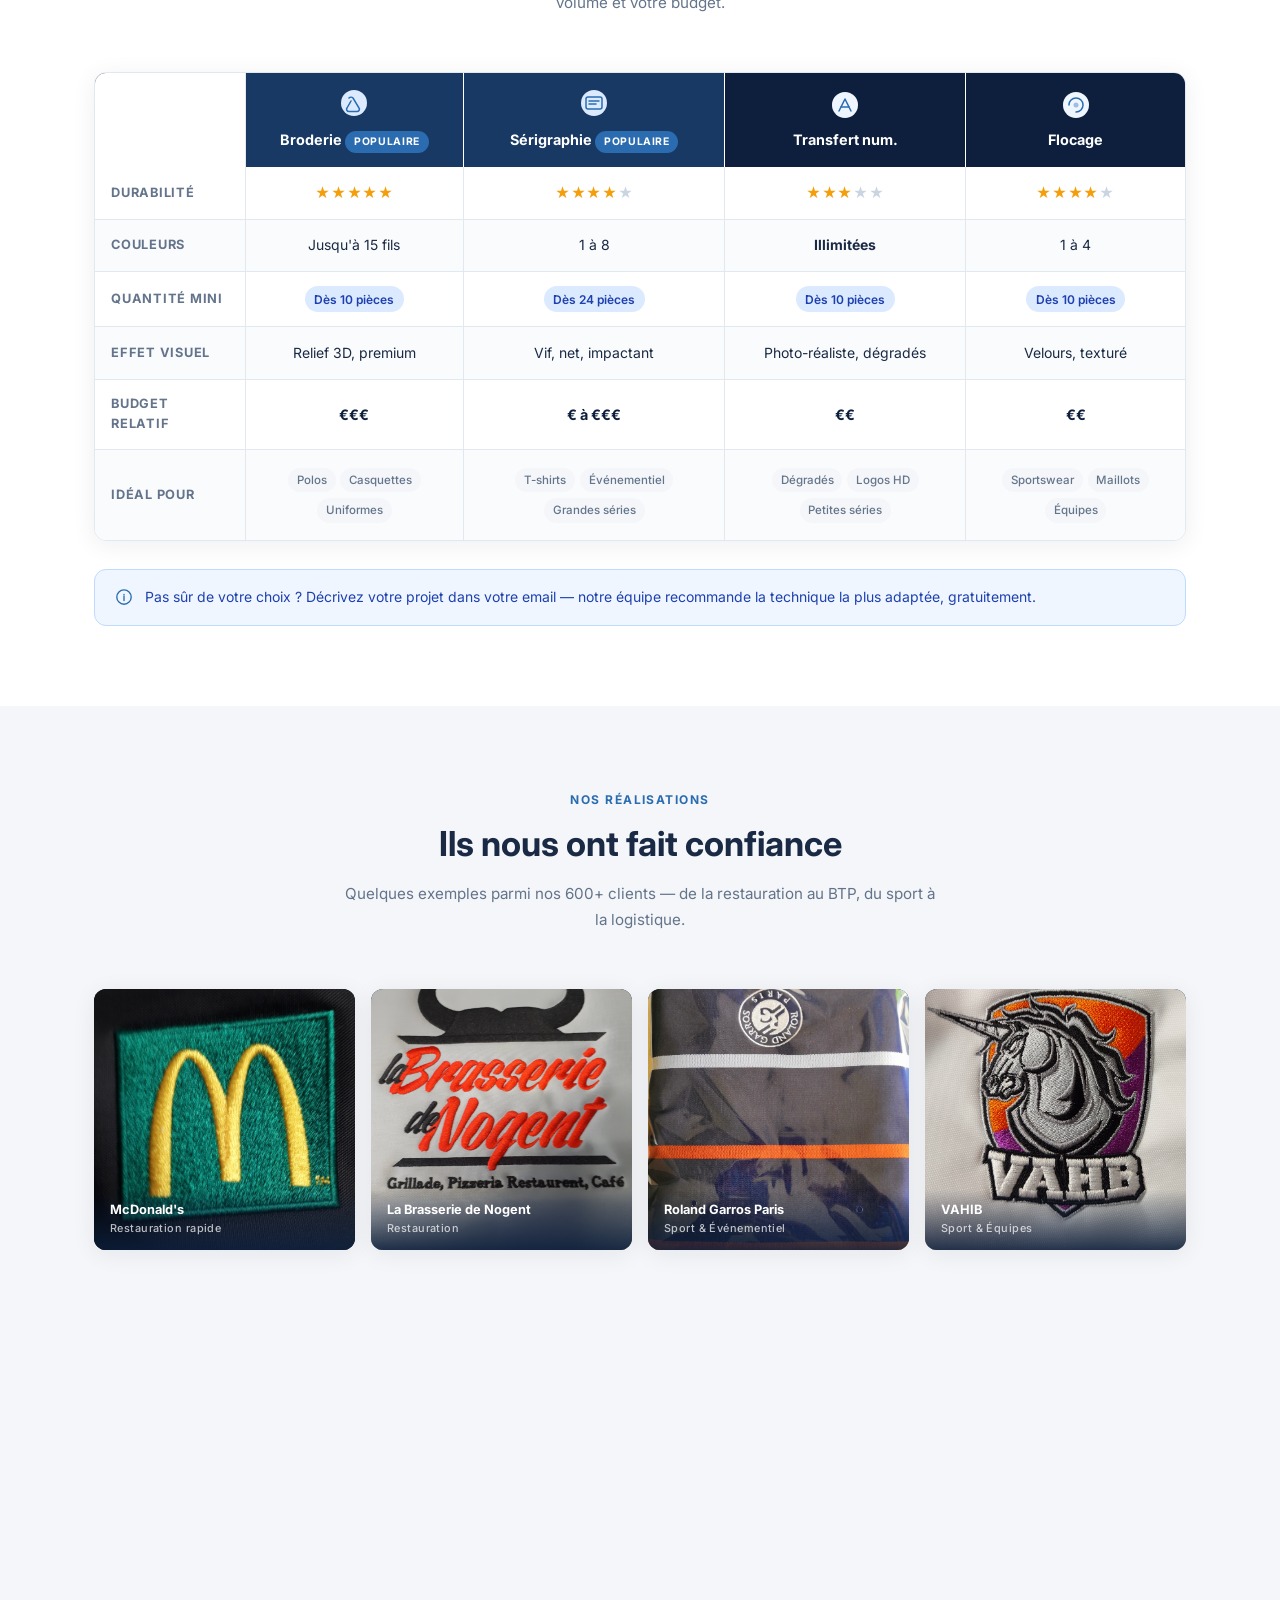
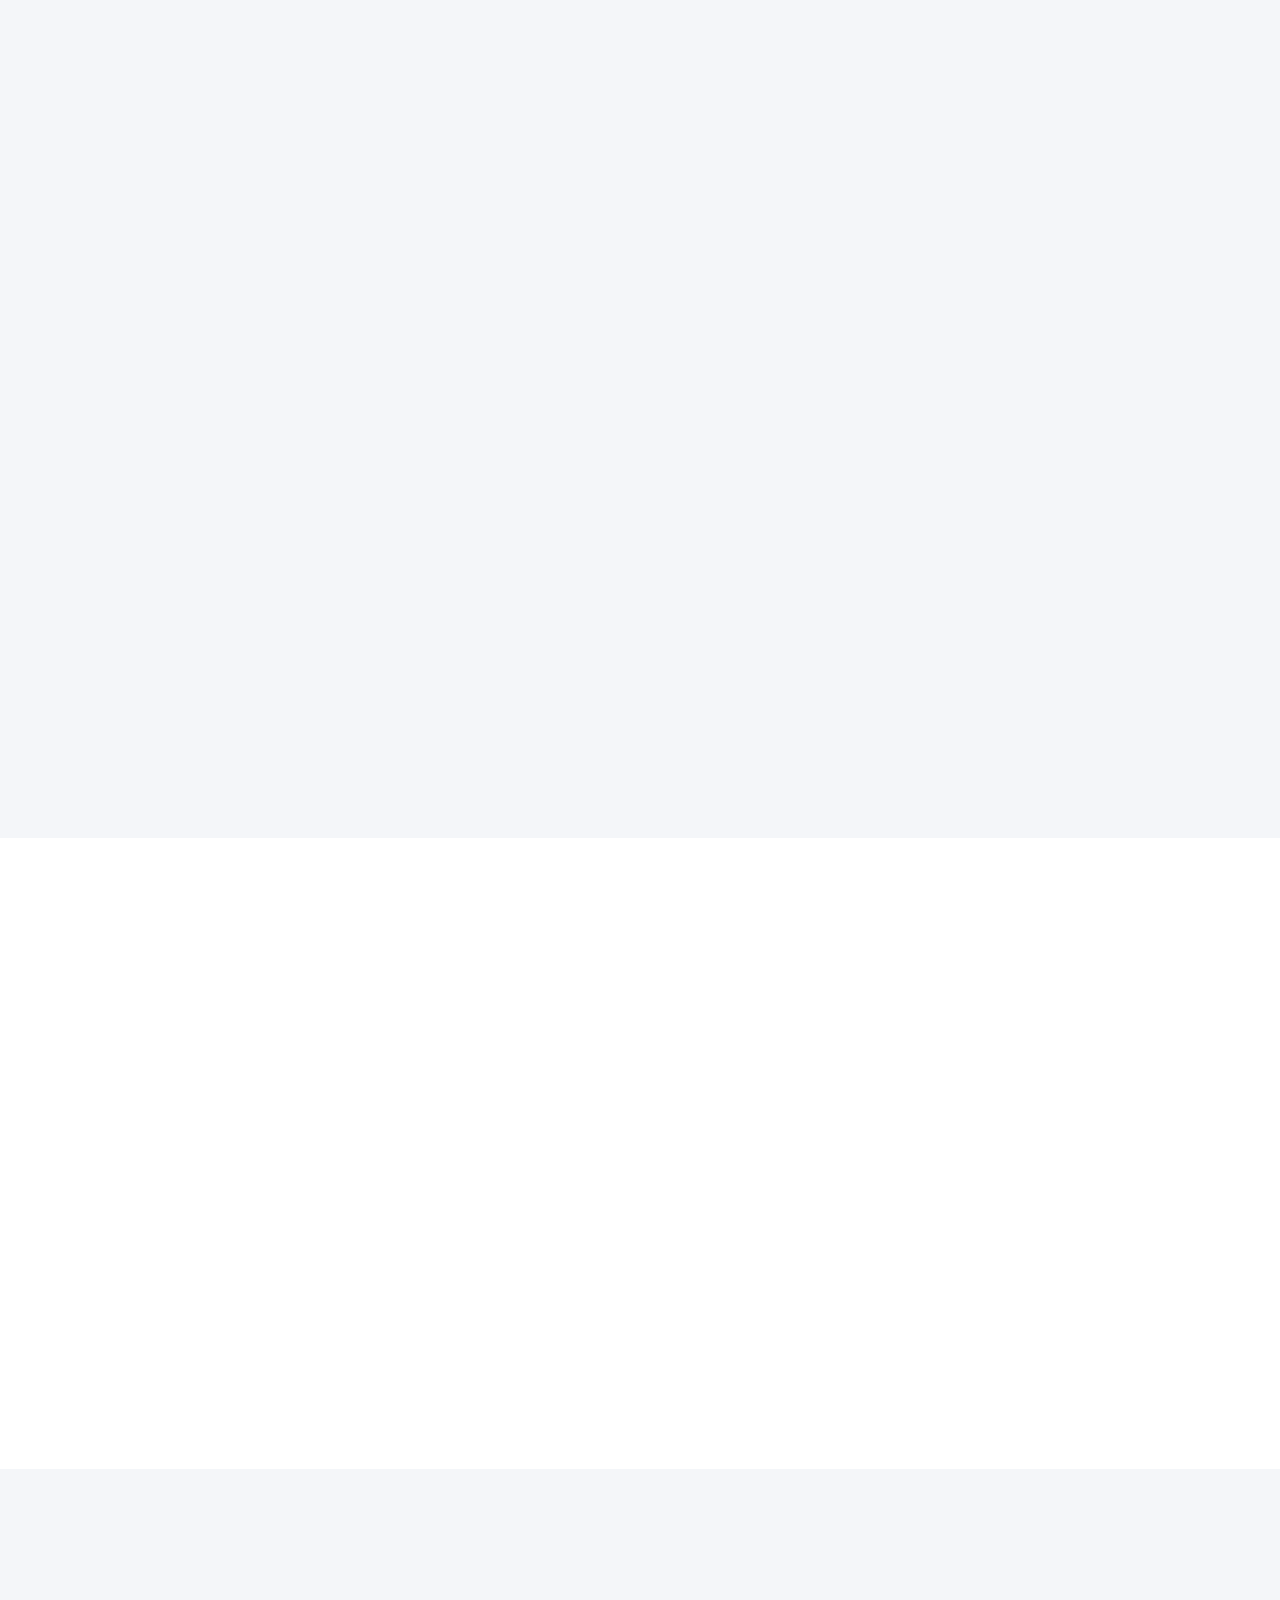
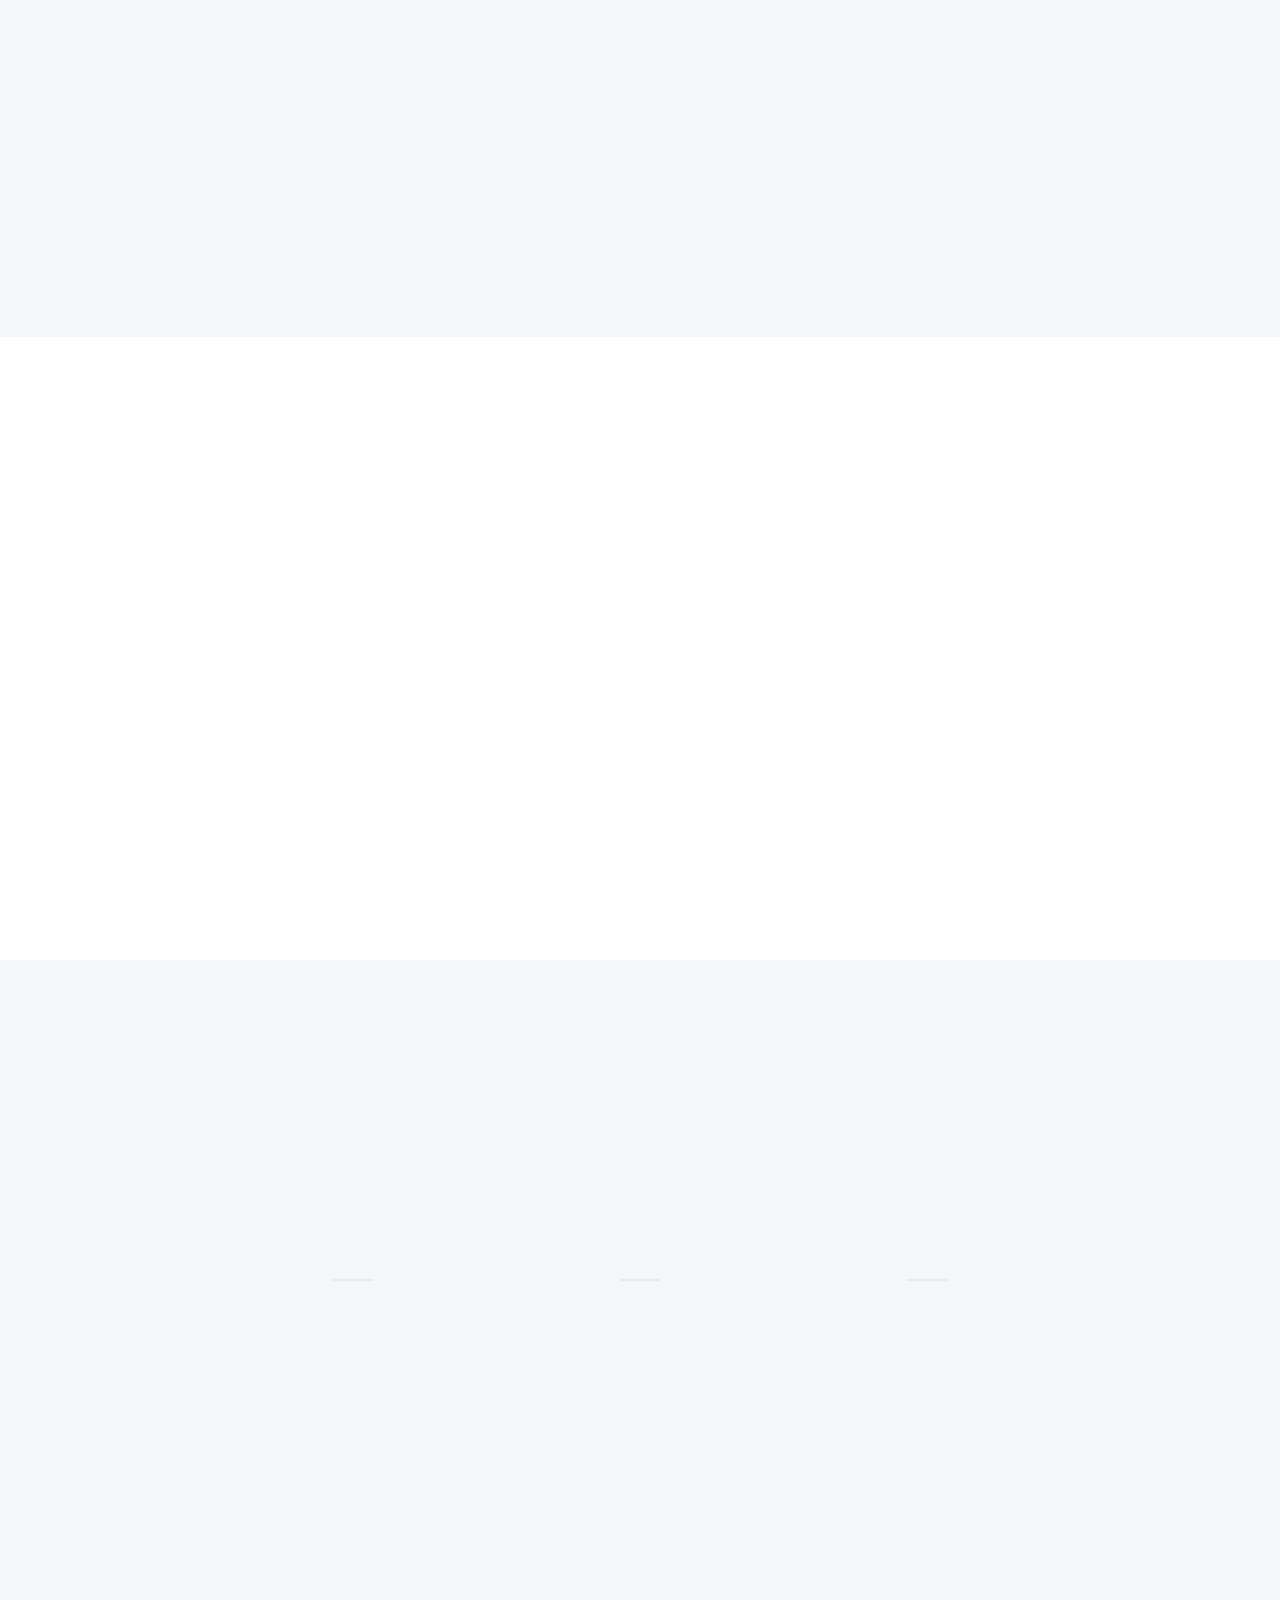
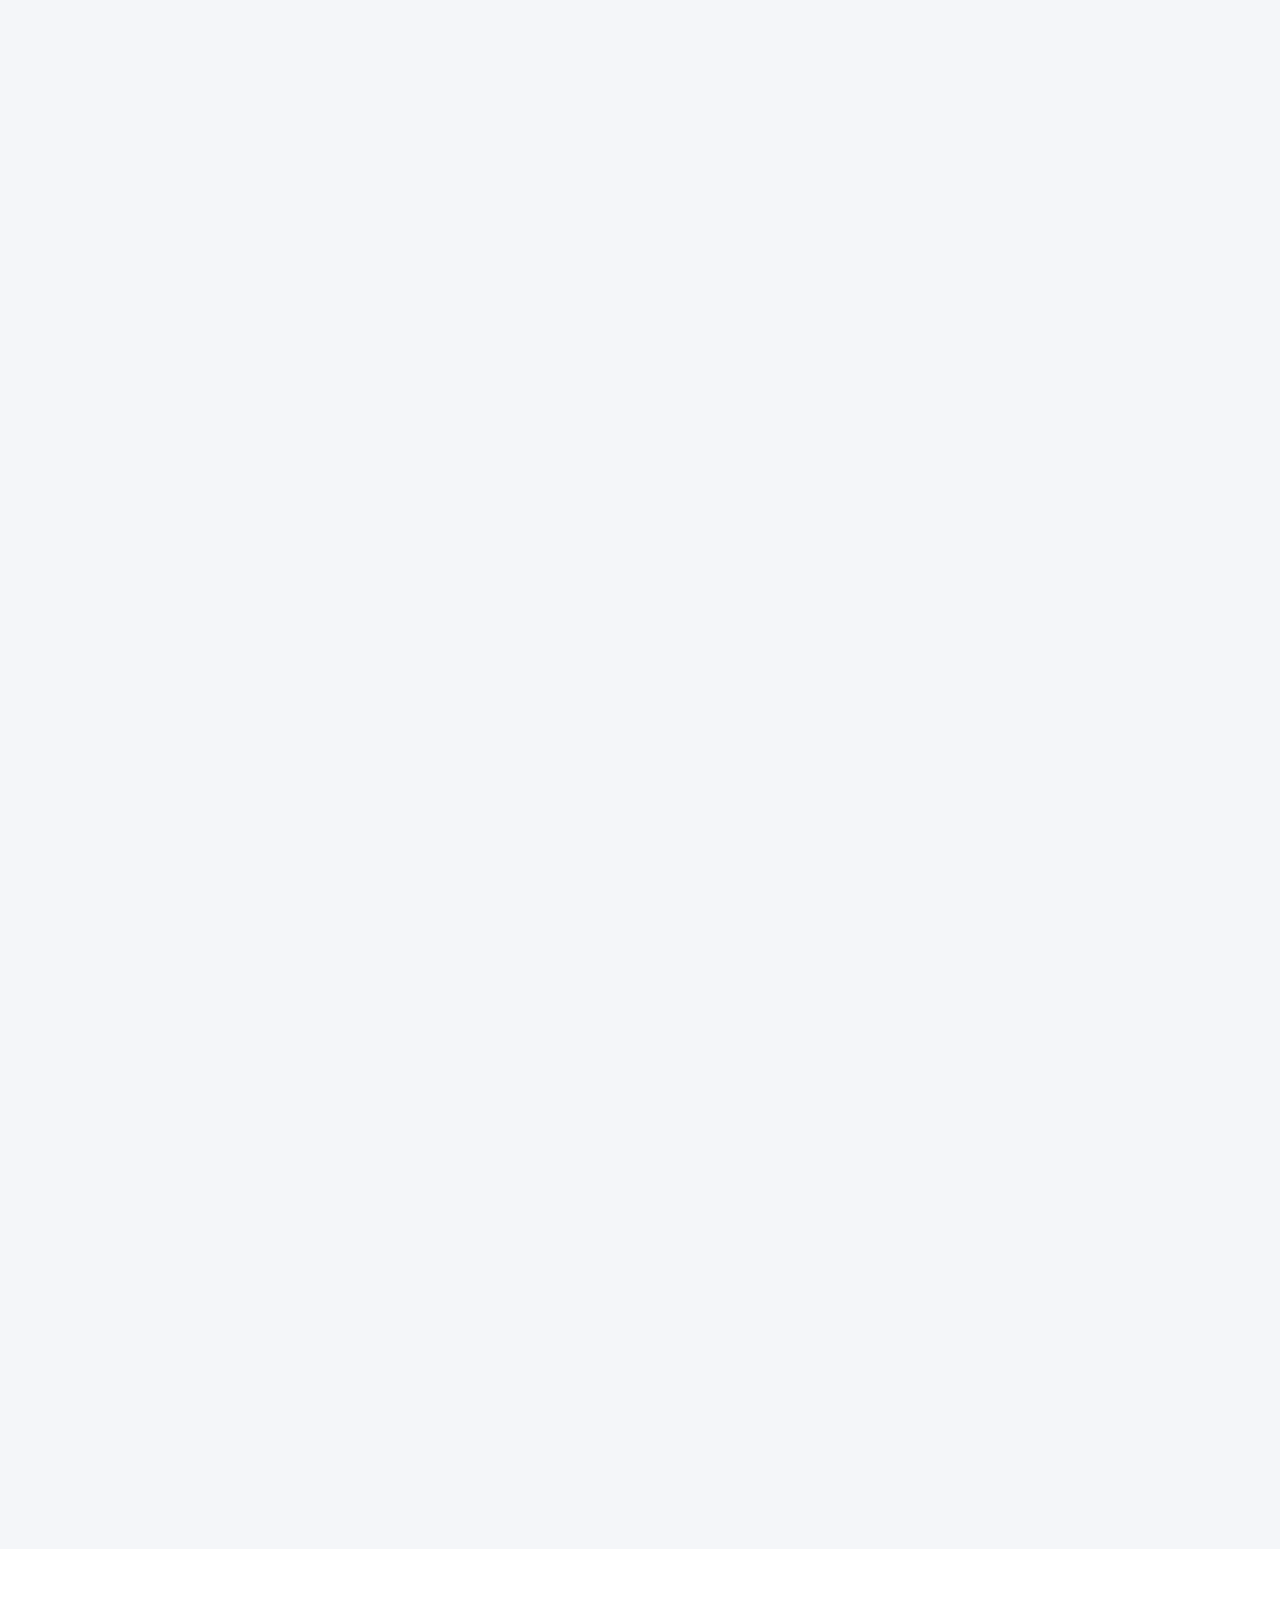
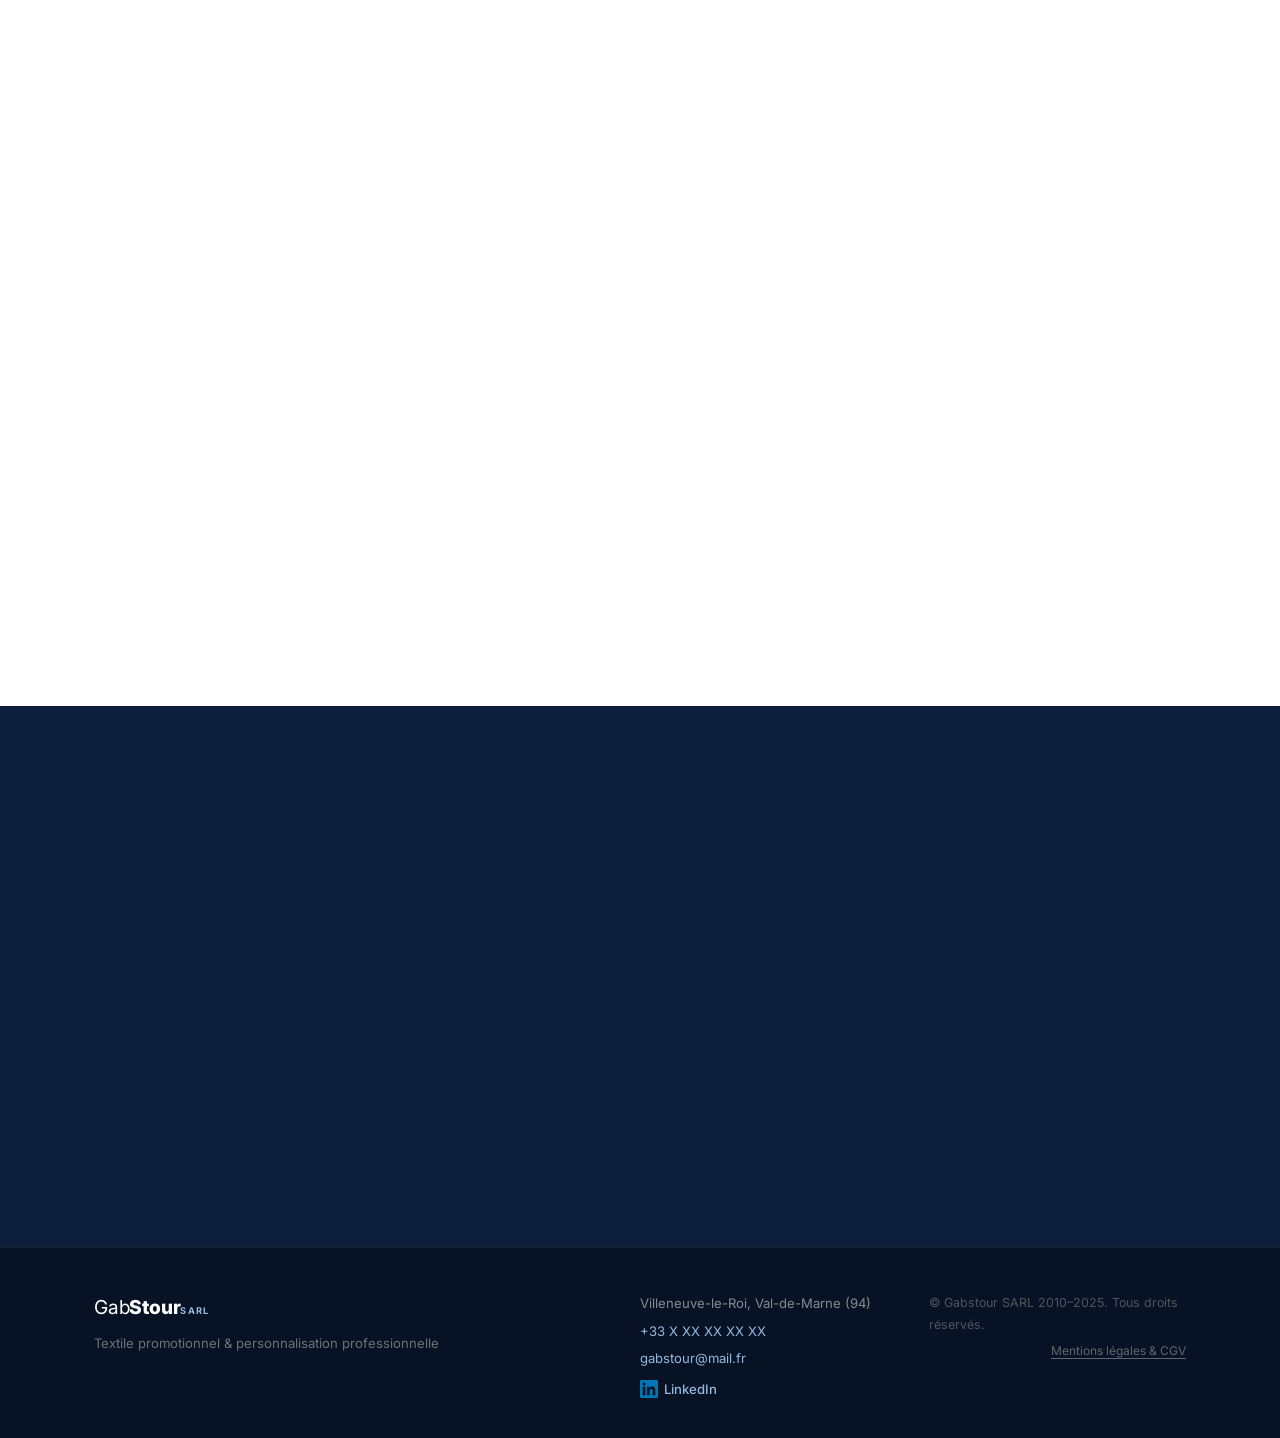
==== commit 585b38ad: "Ajoute 6 nouvelles fonctionnalités : badge Google, engagements, témoignages, tél, mentions légales, " ====
--- a/index.html
+++ b/index.html
@@ -5,6 +5,18 @@
   <meta name="viewport" content="width=device-width, initial-scale=1.0" />
   <meta name="description" content="Gabstour SARL – Expert en textile promotionnel et vêtements de travail personnalisés depuis 2010. Broderie, sérigraphie, transfert numérique, flocage. Plus de 600 clients entreprises en France." />
   <title>Gabstour SARL – Textile Promotionnel & Personnalisation depuis 2010</title>
+
+  <!-- Open Graph / preview réseaux sociaux, WhatsApp, mail -->
+  <meta property="og:type"        content="website" />
+  <meta property="og:url"         content="https://gabsitooo.github.io/Gabstour/" />
+  <meta property="og:title"       content="Gabstour SARL – Textile Promotionnel & Personnalisation" />
+  <meta property="og:description" content="Broderie, sérigraphie, flocage, transfert numérique. Devis sous 24h. Plus de 600 clients entreprises depuis 2010." />
+  <meta property="og:image"       content="https://gabsitooo.github.io/Gabstour/images/logo-gabstour.jpeg" />
+  <meta property="og:image:width"  content="1200" />
+  <meta property="og:image:height" content="1200" />
+  <meta property="og:locale"      content="fr_FR" />
+  <meta name="twitter:card"       content="summary_large_image" />
+  <meta name="twitter:image"      content="https://gabsitooo.github.io/Gabstour/images/logo-gabstour.jpeg" />
   <link rel="preconnect" href="https://fonts.googleapis.com" />
   <link rel="preconnect" href="https://fonts.gstatic.com" crossorigin />
   <link href="https://fonts.googleapis.com/css2?family=Inter:wght@300;400;500;600;700;800&display=swap" rel="stylesheet" />
@@ -46,6 +58,13 @@
         <a href="#contact" class="btn btn-primary btn-lg">Demander un devis</a>
         <a href="#comparison" class="btn btn-outline btn-lg">Choisir ma technique</a>
       </div>
+      <a href="https://www.google.com/search?q=Gabstour+SARL+Villeneuve-le-Roi" target="_blank" rel="noopener noreferrer" class="google-badge fade-in" aria-label="Avis Google Gabstour">
+        <svg class="google-badge-icon" viewBox="0 0 24 24" width="18" height="18"><path d="M22.56 12.25c0-.78-.07-1.53-.2-2.25H12v4.26h5.92c-.26 1.37-1.04 2.53-2.21 3.31v2.77h3.57c2.08-1.92 3.28-4.74 3.28-8.09z" fill="#4285F4"/><path d="M12 23c2.97 0 5.46-.98 7.28-2.66l-3.57-2.77c-.98.66-2.23 1.06-3.71 1.06-2.86 0-5.29-1.93-6.16-4.53H2.18v2.84C3.99 20.53 7.7 23 12 23z" fill="#34A853"/><path d="M5.84 14.09c-.22-.66-.35-1.36-.35-2.09s.13-1.43.35-2.09V7.07H2.18C1.43 8.55 1 10.22 1 12s.43 3.45 1.18 4.93l3.66-2.84z" fill="#FBBC05"/><path d="M12 5.38c1.62 0 3.06.56 4.21 1.64l3.15-3.15C17.45 2.09 14.97 1 12 1 7.7 1 3.99 3.47 2.18 7.07l3.66 2.84c.87-2.6 3.3-4.53 6.16-4.53z" fill="#EA4335"/></svg>
+        <span class="google-badge-stars">★★★★★</span>
+        <span class="google-badge-score">5,0</span>
+        <span class="google-badge-sep">·</span>
+        <span class="google-badge-label">Avis Google</span>
+      </a>
     </div>
     <div class="hero-scroll-hint" aria-hidden="true"><span></span></div>
   </section>
@@ -528,6 +547,54 @@
           <div>
             <h3>Réactivité et suivi personnalisé</h3>
             <p>Devis sous 24h, interlocuteur dédié, communication directe. Vous êtes informé à chaque étape — jamais seul face à une boîte noire.</p>
+          </div>
+        </div>
+      </div>
+    </div>
+  </section>
+
+  <!-- ENGAGEMENTS -->
+  <section class="section section-alt" id="engagements">
+    <div class="container">
+      <div class="section-header reveal">
+        <p class="section-eyebrow">Nos engagements</p>
+        <h2>Ce que vous pouvez attendre de nous</h2>
+      </div>
+      <div class="engagements-grid">
+        <div class="engagement-item reveal">
+          <div class="engagement-icon">
+            <svg viewBox="0 0 24 24" fill="none"><circle cx="12" cy="12" r="10" stroke="currentColor" stroke-width="2"/><path d="M12 6v6l4 2" stroke="currentColor" stroke-width="2" stroke-linecap="round"/></svg>
+          </div>
+          <div>
+            <strong>Réponse sous 24h</strong>
+            <p>Tout devis ou demande reçoit une réponse dans la journée ouvrable. Pas de silence radio, pas d'attente à l'aveugle.</p>
+          </div>
+        </div>
+        <div class="engagement-item reveal">
+          <div class="engagement-icon">
+            <svg viewBox="0 0 24 24" fill="none"><path d="M9 12l2 2 4-4" stroke="currentColor" stroke-width="2" stroke-linecap="round" stroke-linejoin="round"/><path d="M12 2C6.48 2 2 6.48 2 12s4.48 10 10 10 10-4.48 10-10S17.52 2 12 2z" stroke="currentColor" stroke-width="2"/></svg>
+          </div>
+          <div>
+            <strong>Satisfaction garantie</strong>
+            <p>Si le résultat ne correspond pas au visuel validé, on reprend. Votre satisfaction est notre seul indicateur de réussite.</p>
+          </div>
+        </div>
+        <div class="engagement-item reveal">
+          <div class="engagement-icon">
+            <svg viewBox="0 0 24 24" fill="none"><path d="M17 21v-2a4 4 0 00-4-4H5a4 4 0 00-4 4v2" stroke="currentColor" stroke-width="2" stroke-linecap="round"/><circle cx="9" cy="7" r="4" stroke="currentColor" stroke-width="2"/><path d="M23 21v-2a4 4 0 00-3-3.87M16 3.13a4 4 0 010 7.75" stroke="currentColor" stroke-width="2" stroke-linecap="round"/></svg>
+          </div>
+          <div>
+            <strong>Accompagnement de A à Z</strong>
+            <p>Création du visuel, conseil technique, suivi de fabrication, livraison — vous avez un interlocuteur unique à chaque étape.</p>
+          </div>
+        </div>
+        <div class="engagement-item reveal">
+          <div class="engagement-icon">
+            <svg viewBox="0 0 24 24" fill="none"><path d="M2 20h20M6 20V10l6-6 6 6v10" stroke="currentColor" stroke-width="2" stroke-linecap="round" stroke-linejoin="round"/><rect x="9" y="14" width="6" height="6" rx="1" stroke="currentColor" stroke-width="2"/></svg>
+          </div>
+          <div>
+            <strong>Fabrication suivie de près</strong>
+            <p>Avant l'envoi, vous recevez une photo du vêtement réalisé pour validation. Rien ne part sans votre accord.</p>
           </div>
         </div>
       </div>
@@ -888,6 +955,59 @@
     </div>
   </section>
 
+  <!-- TESTIMONIALS -->
+  <section class="section section-alt" id="temoignages">
+    <div class="container">
+      <div class="section-header reveal">
+        <p class="section-eyebrow">Témoignages</p>
+        <h2>Ils nous recommandent</h2>
+        <p class="section-sub">Ce que nos clients disent de nous.</p>
+      </div>
+      <div class="testimonials-grid">
+        <div class="testimonial-card reveal">
+          <p class="testimonial-quote">« Travail impeccable sur notre commande de polos brodés. Délai tenu, visuels conformes dès le premier essai. Une équipe sérieuse et réactive. »</p>
+          <div class="testimonial-author">
+            <div class="testimonial-avatar">M</div>
+            <div>
+              <strong>Marie D.</strong>
+              <span>Responsable RH · CESI BTP</span>
+            </div>
+          </div>
+        </div>
+        <div class="testimonial-card reveal">
+          <p class="testimonial-quote">« Gabstour nous accompagne depuis plusieurs années pour tout notre textile de marque. Qualité constante et service au top. Je recommande sans hésitation. »</p>
+          <div class="testimonial-author">
+            <div class="testimonial-avatar">J</div>
+            <div>
+              <strong>Jean-Pierre M.</strong>
+              <span>Gérant · La Brasserie de Nogent</span>
+            </div>
+          </div>
+        </div>
+        <div class="testimonial-card reveal">
+          <p class="testimonial-quote">« Professionnels du début à la fin. On a reçu une photo de confirmation avant l'envoi — ce détail fait toute la différence. Nos équipes adorent leurs nouvelles tenues. »</p>
+          <div class="testimonial-author">
+            <div class="testimonial-avatar">S</div>
+            <div>
+              <strong>Sophie L.</strong>
+              <span>Directrice · Les Saveurs du Jardin</span>
+            </div>
+          </div>
+        </div>
+        <div class="testimonial-card reveal">
+          <p class="testimonial-quote">« Réactivité exemplaire et très bon rapport qualité-prix pour nos vestes de travail brodées. Partenaire fiable sur lequel on peut compter. »</p>
+          <div class="testimonial-author">
+            <div class="testimonial-avatar">T</div>
+            <div>
+              <strong>Thomas R.</strong>
+              <span>Responsable Logistique · Lapeyre Logistique</span>
+            </div>
+          </div>
+        </div>
+      </div>
+    </div>
+  </section>
+
   <!-- FAQ -->
   <section class="section section-white" id="faq">
     <div class="container faq-container">
@@ -972,6 +1092,10 @@
         <p class="section-sub light">Pour toute demande de devis ou renseignement, envoyez-nous un email. Nous répondons sous 24h ouvrées.</p>
       </div>
       <div class="contact-actions reveal">
+        <a href="tel:+33XXXXXXXXX" class="btn btn-outline-light btn-lg contact-phone-btn">
+          <svg viewBox="0 0 24 24" fill="none"><path d="M22 16.92v3a2 2 0 01-2.18 2 19.79 19.79 0 01-8.63-3.07A19.5 19.5 0 013.07 11.5 19.79 19.79 0 01.07 2.84 2 2 0 012 .67h3a2 2 0 012 1.72c.127.96.361 1.903.7 2.81a2 2 0 01-.45 2.11L6.09 8.37a16 16 0 006.29 6.29l1.27-1.27a2 2 0 012.11-.45c.907.339 1.85.573 2.81.7A2 2 0 0122 16.92z" stroke="currentColor" stroke-width="2" stroke-linecap="round" stroke-linejoin="round"/></svg>
+          Appeler directement
+        </a>
         <a href="mailto:gabstour@mail.fr?subject=Demande%20de%20devis" class="btn btn-primary btn-lg contact-email-btn">
           <svg viewBox="0 0 24 24" fill="none"><rect x="2" y="4" width="20" height="16" rx="3" stroke="currentColor" stroke-width="2"/><path d="M2 8l10 7 10-7" stroke="currentColor" stroke-width="2" stroke-linecap="round"/></svg>
           Envoyer un email pour un devis
@@ -982,6 +1106,8 @@
         </a>
       </div>
       <p class="contact-email-display reveal">
+        <a href="tel:+33XXXXXXXXX">+33 X XX XX XX XX</a>
+        &nbsp;·&nbsp;
         <a href="mailto:gabstour@mail.fr">gabstour@mail.fr</a>
       </p>
     </div>
@@ -996,6 +1122,7 @@
       </div>
       <div class="footer-info">
         <p>Villeneuve-le-Roi, Val-de-Marne (94)</p>
+        <p><a href="tel:+33XXXXXXXXX">+33 X XX XX XX XX</a></p>
         <p><a href="mailto:gabstour@mail.fr">gabstour@mail.fr</a></p>
         <a href="https://fr.linkedin.com/company/gabstour-sarl" target="_blank" rel="noopener noreferrer" class="footer-linkedin" aria-label="LinkedIn Gabstour SARL">
           <svg viewBox="0 0 24 24" width="18" height="18"><path fill="#0077B5" d="M20.447 20.452h-3.554v-5.569c0-1.328-.027-3.037-1.852-3.037-1.853 0-2.136 1.445-2.136 2.939v5.667H9.351V9h3.414v1.561h.046c.477-.9 1.637-1.85 3.37-1.85 3.601 0 4.267 2.37 4.267 5.455v6.286zM5.337 7.433a2.062 2.062 0 01-2.063-2.065 2.064 2.064 0 112.063 2.065zm1.782 13.019H3.555V9h3.564v11.452zM22.225 0H1.771C.792 0 0 .774 0 1.729v20.542C0 23.227.792 24 1.771 24h20.451C23.2 24 24 23.227 24 22.271V1.729C24 .774 23.2 0 22.222 0h.003z"/></svg>
@@ -1004,6 +1131,7 @@
       </div>
       <div class="footer-copy">
         <p>&copy; Gabstour SARL 2010–2025. Tous droits réservés.</p>
+        <p><a href="mentions-legales.html" class="footer-legal-link">Mentions légales &amp; CGV</a></p>
       </div>
     </div>
   </footer>
@@ -1014,6 +1142,12 @@
     <span>Devis gratuit</span>
   </a>
 
+  <!-- MOBILE STICKY BANNER -->
+  <div class="mobile-sticky-banner" id="mobileBanner">
+    <span class="mobile-sticky-text">Devis gratuit sous 24h</span>
+    <a href="mailto:gabstour@mail.fr?subject=Demande%20de%20devis" class="mobile-sticky-btn">Nous contacter</a>
+  </div>
+
   <script src="script.js"></script>
 </body>
 </html>
--- a/style.css
+++ b/style.css
@@ -437,8 +437,92 @@
 .footer-info a:hover { color: var(--white); }
 .footer-linkedin { display: inline-flex; align-items: center; gap: .4rem; color: #93b8e0 !important; font-size: .82rem; font-weight: 500; margin-top: .3rem; transition: color var(--tr) !important; }
 .footer-linkedin:hover { color: var(--white) !important; }
-.footer-copy { display: flex; align-items: flex-end; }
+.footer-copy { display: flex; flex-direction: column; align-items: flex-end; gap: .3rem; }
 .footer-copy p { color: rgba(255,255,255,.28); font-size: .78rem; }
+.footer-legal-link { color: rgba(255,255,255,.35) !important; font-size: .75rem; text-decoration: underline; text-underline-offset: 3px; transition: color var(--tr); }
+.footer-legal-link:hover { color: rgba(255,255,255,.7) !important; }
+
+/* ---------- Google Badge ---------- */
+.google-badge {
+  display: inline-flex; align-items: center; gap: .45rem;
+  margin-top: 1.75rem;
+  background: rgba(255,255,255,.08);
+  border: 1px solid rgba(255,255,255,.14);
+  border-radius: 100px;
+  padding: .45rem 1rem;
+  color: var(--white);
+  font-size: .82rem; font-weight: 500;
+  transition: background var(--tr);
+  text-decoration: none;
+  width: fit-content;
+}
+.google-badge:hover { background: rgba(255,255,255,.14); }
+.google-badge-stars { color: #FBBC05; letter-spacing: .05em; font-size: .85rem; }
+.google-badge-score { font-weight: 700; }
+.google-badge-sep   { opacity: .5; }
+.google-badge-label { opacity: .75; }
+
+/* ---------- Contact phone button ---------- */
+.btn-outline-light {
+  background: transparent;
+  border: 2px solid rgba(255,255,255,.3);
+  color: var(--white);
+  transition: border-color var(--tr), background var(--tr);
+}
+.btn-outline-light:hover { border-color: rgba(255,255,255,.7); background: rgba(255,255,255,.08); }
+
+/* ---------- Engagements ---------- */
+.engagements-grid {
+  display: grid;
+  grid-template-columns: 1fr 1fr;
+  gap: 1.5rem 3rem;
+}
+.engagement-item {
+  display: flex; gap: 1.1rem; align-items: flex-start;
+}
+.engagement-icon {
+  flex-shrink: 0; width: 44px; height: 44px;
+  background: rgba(43,108,176,.12);
+  border: 1px solid rgba(43,108,176,.2);
+  border-radius: 12px;
+  display: flex; align-items: center; justify-content: center;
+  color: var(--blue);
+}
+.engagement-icon svg { width: 22px; height: 22px; }
+.engagement-item strong { display: block; font-size: .97rem; font-weight: 700; color: var(--navy); margin-bottom: .3rem; }
+.engagement-item p { font-size: .875rem; color: var(--muted); margin: 0; line-height: 1.6; }
+
+/* ---------- Testimonials ---------- */
+.testimonials-grid {
+  display: grid;
+  grid-template-columns: repeat(2, 1fr);
+  gap: 1.25rem;
+}
+.testimonial-card {
+  background: var(--white);
+  border: 1px solid var(--border);
+  border-radius: var(--radius);
+  padding: 1.75rem;
+  box-shadow: var(--shadow);
+  display: flex; flex-direction: column; justify-content: space-between; gap: 1.25rem;
+}
+.testimonial-quote {
+  font-size: .92rem; color: var(--text); line-height: 1.75;
+  font-style: italic; margin: 0;
+}
+.testimonial-author { display: flex; align-items: center; gap: .85rem; }
+.testimonial-avatar {
+  width: 38px; height: 38px; border-radius: 50%;
+  background: var(--navy); color: var(--white);
+  font-size: .9rem; font-weight: 700;
+  display: flex; align-items: center; justify-content: center;
+  flex-shrink: 0;
+}
+.testimonial-author strong { display: block; font-size: .88rem; font-weight: 700; color: var(--navy); }
+.testimonial-author span  { font-size: .78rem; color: var(--muted); }
+
+/* ---------- Mobile sticky banner ---------- */
+.mobile-sticky-banner { display: none; }
 
 /* ---------- Floating CTA ---------- */
 .float-cta {
@@ -513,6 +597,40 @@
   .sectors-grid { grid-template-columns: 1fr 1fr; }
   .why-card     { flex-direction: column; gap: .6rem; }
   .logo-service { flex-direction: column; }
+  .engagements-grid    { grid-template-columns: 1fr; }
+  .testimonials-grid   { grid-template-columns: 1fr; }
+}
+
+@media (max-width: 768px) {
+  .engagements-grid  { grid-template-columns: 1fr; gap: 1.1rem; }
+  .testimonials-grid { grid-template-columns: 1fr; }
+
+  .mobile-sticky-banner {
+    display: flex;
+    position: fixed;
+    bottom: 0; left: 0; right: 0;
+    z-index: 980;
+    background: var(--navy);
+    border-top: 1px solid rgba(255,255,255,.12);
+    padding: .75rem 1.25rem;
+    align-items: center;
+    justify-content: space-between;
+    gap: .75rem;
+    box-shadow: 0 -4px 24px rgba(0,0,0,.3);
+  }
+  .mobile-sticky-text {
+    font-size: .82rem; font-weight: 600; color: rgba(255,255,255,.85);
+  }
+  .mobile-sticky-btn {
+    background: var(--blue); color: var(--white);
+    border-radius: 8px; padding: .55rem 1.1rem;
+    font-size: .82rem; font-weight: 700;
+    white-space: nowrap; flex-shrink: 0;
+    transition: background var(--tr);
+  }
+  .mobile-sticky-btn:hover { background: var(--blue-dark); }
+
+  .float-cta { display: none; }
 }
 
 /* ---------- Example / How it works ---------- */
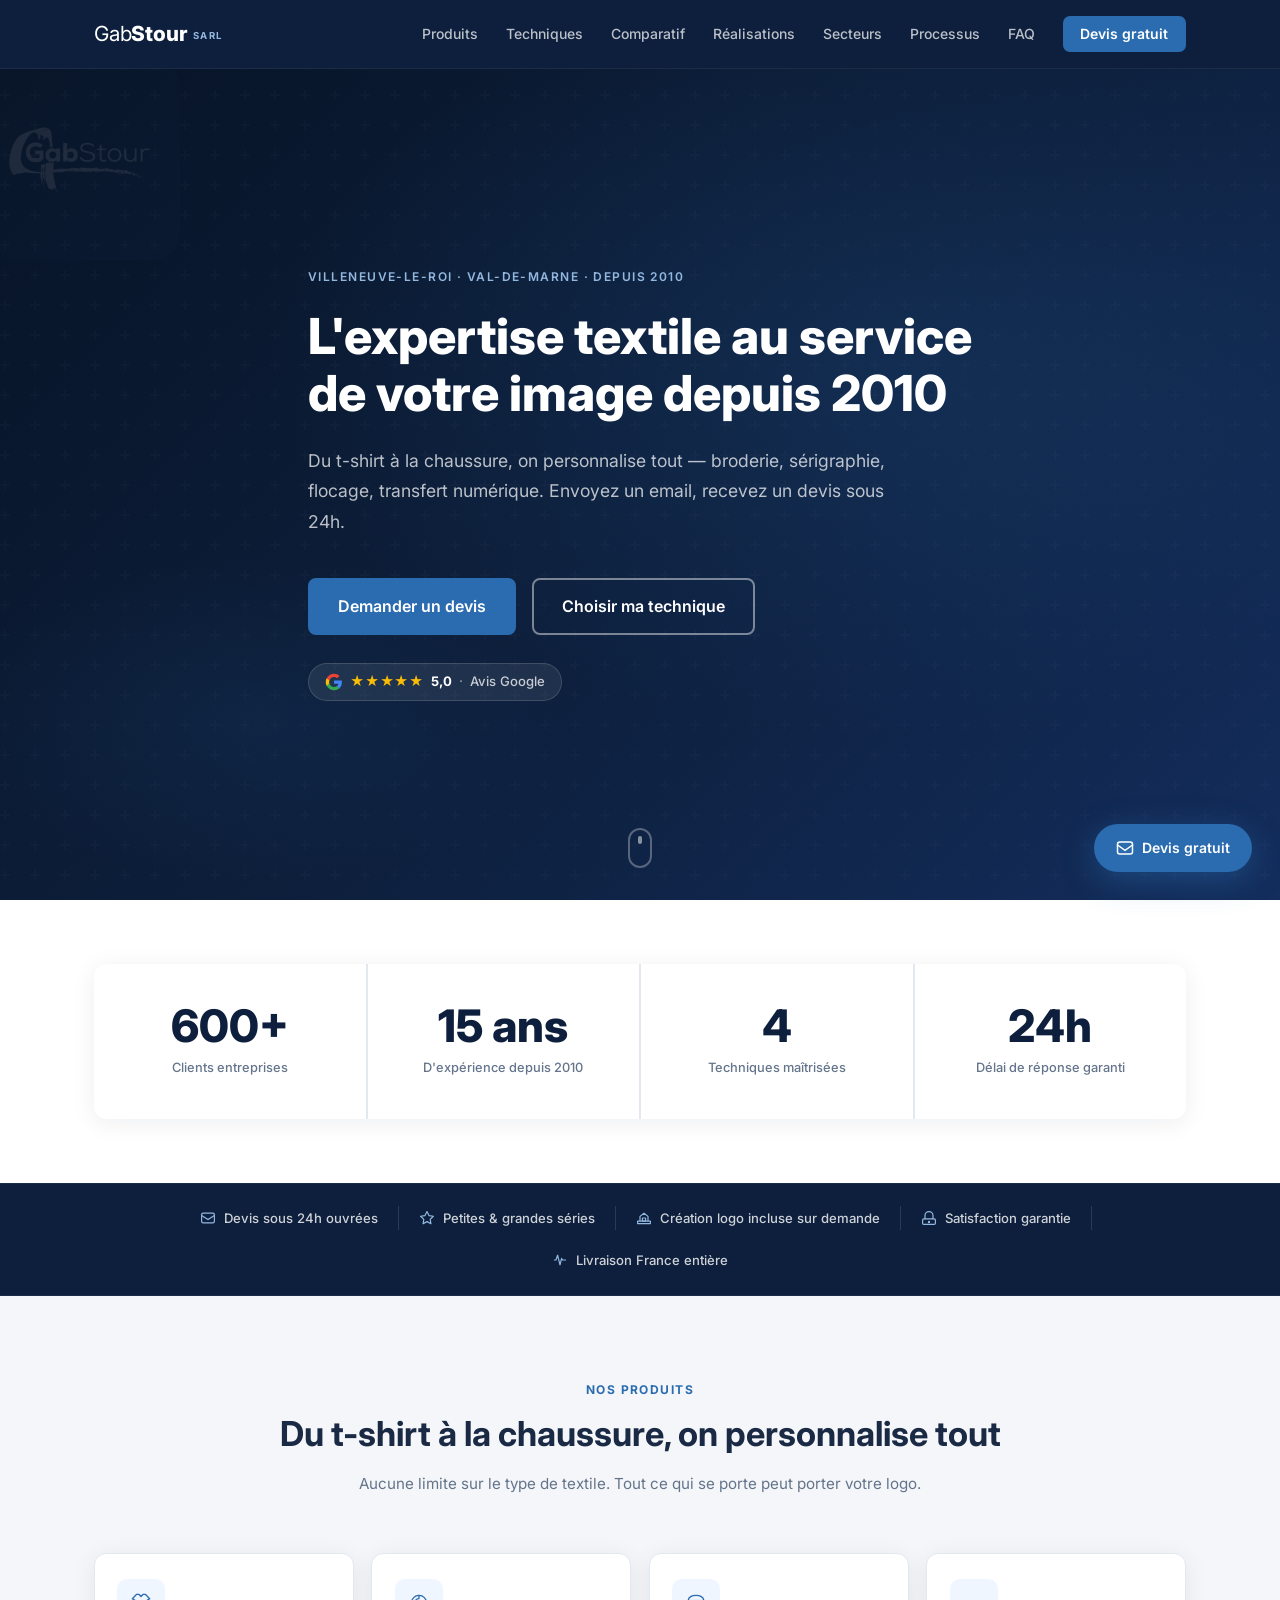
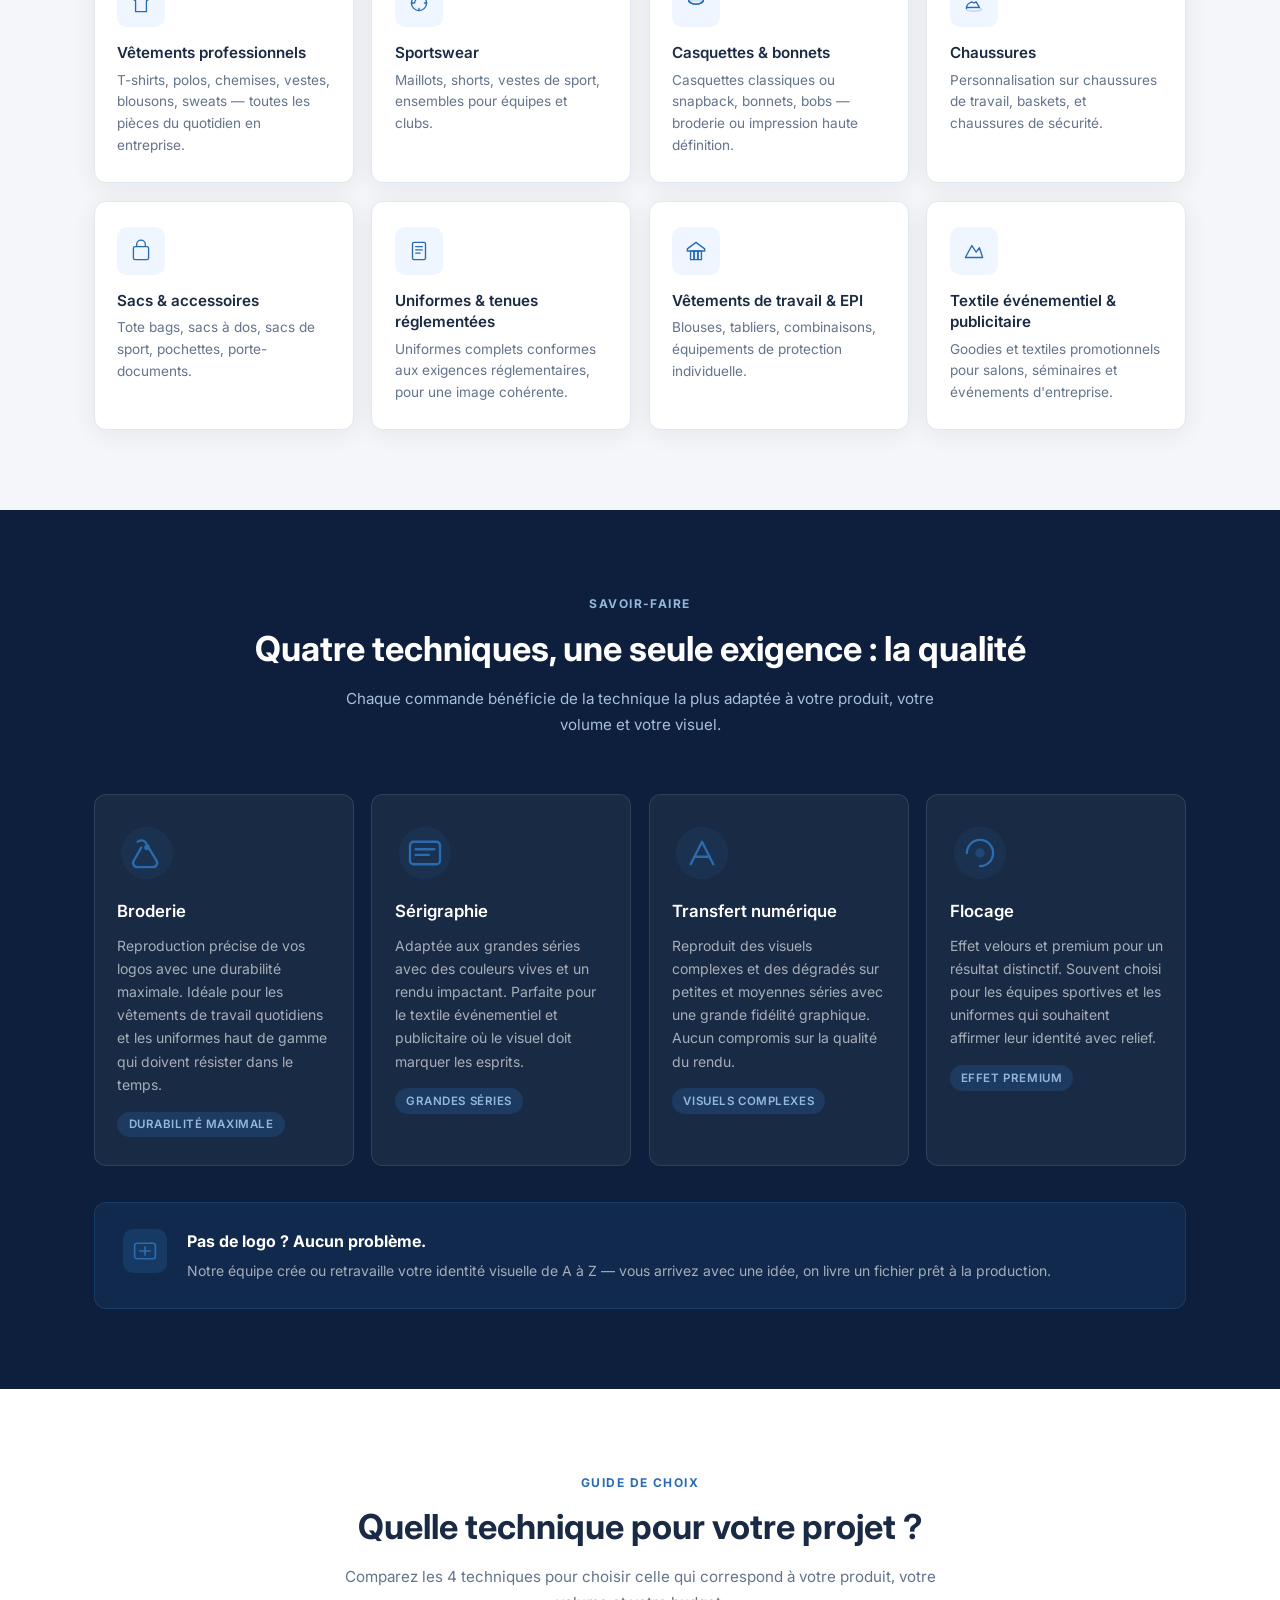
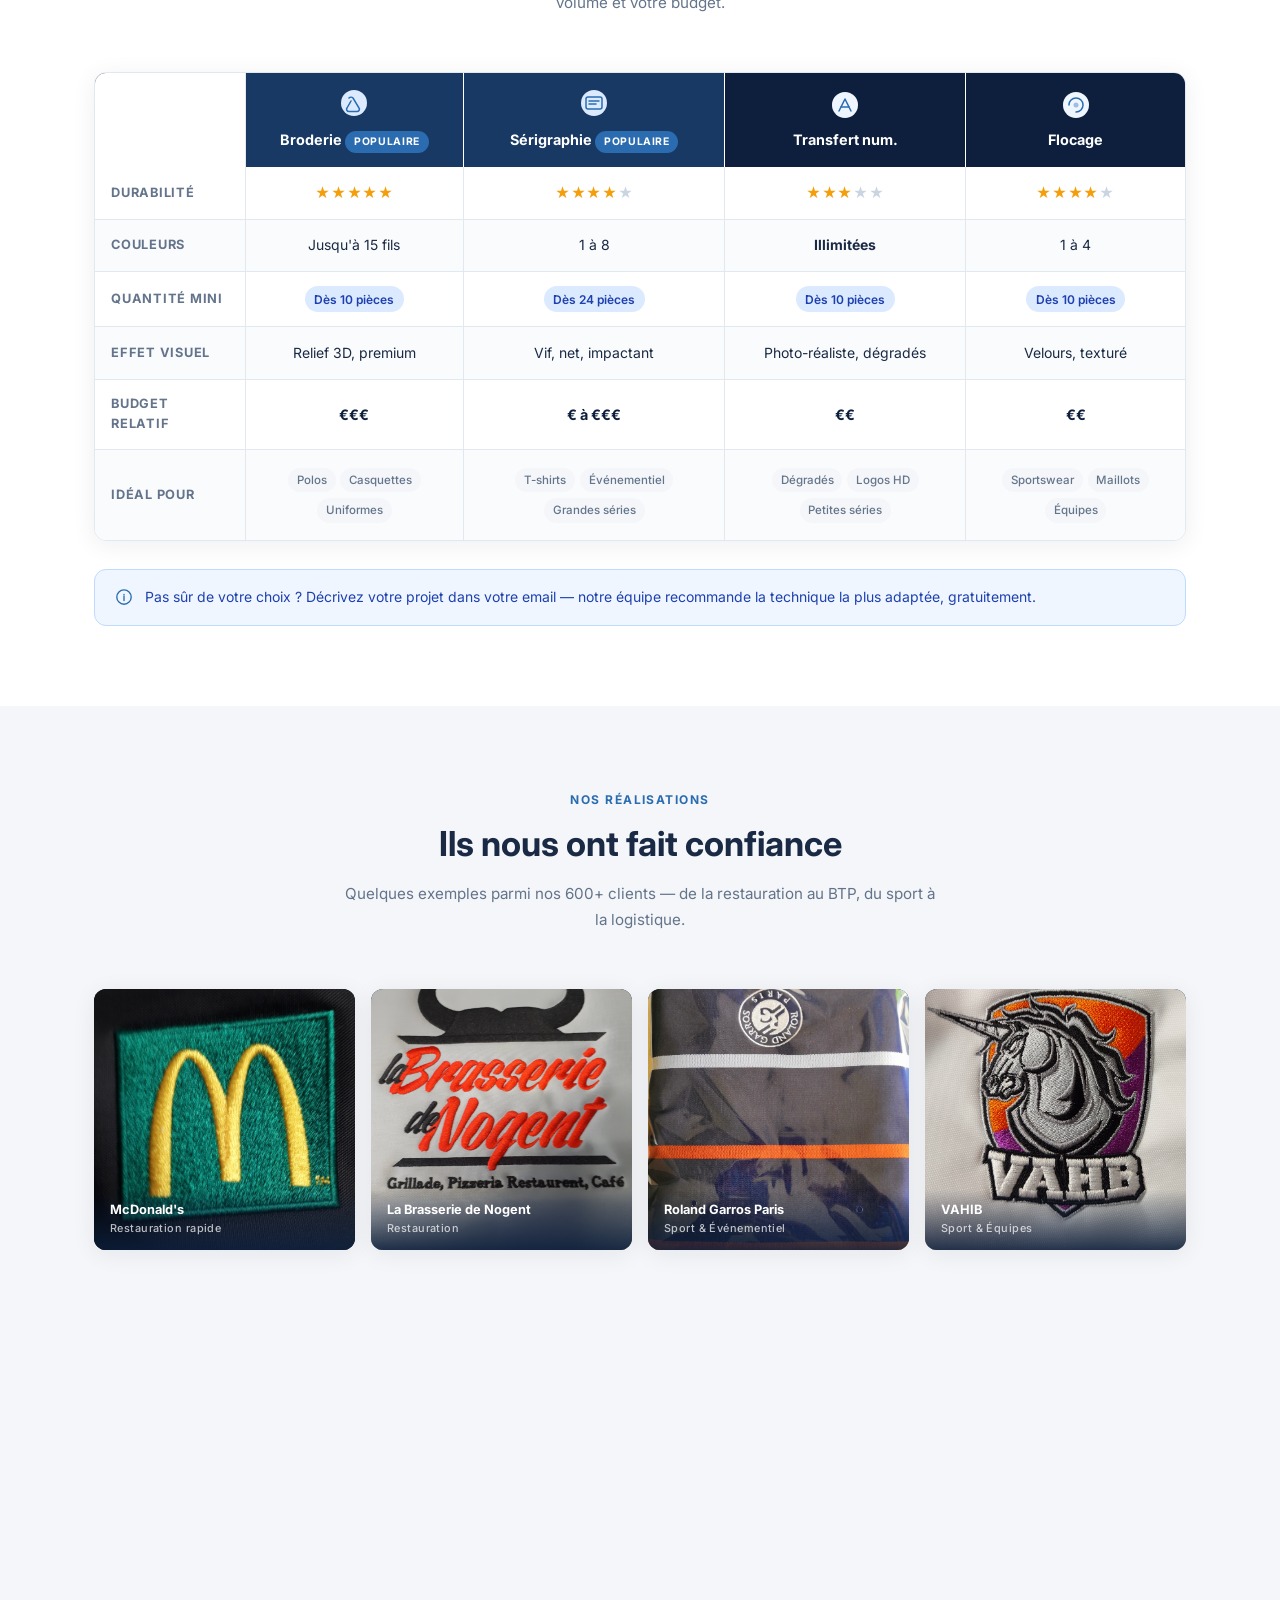
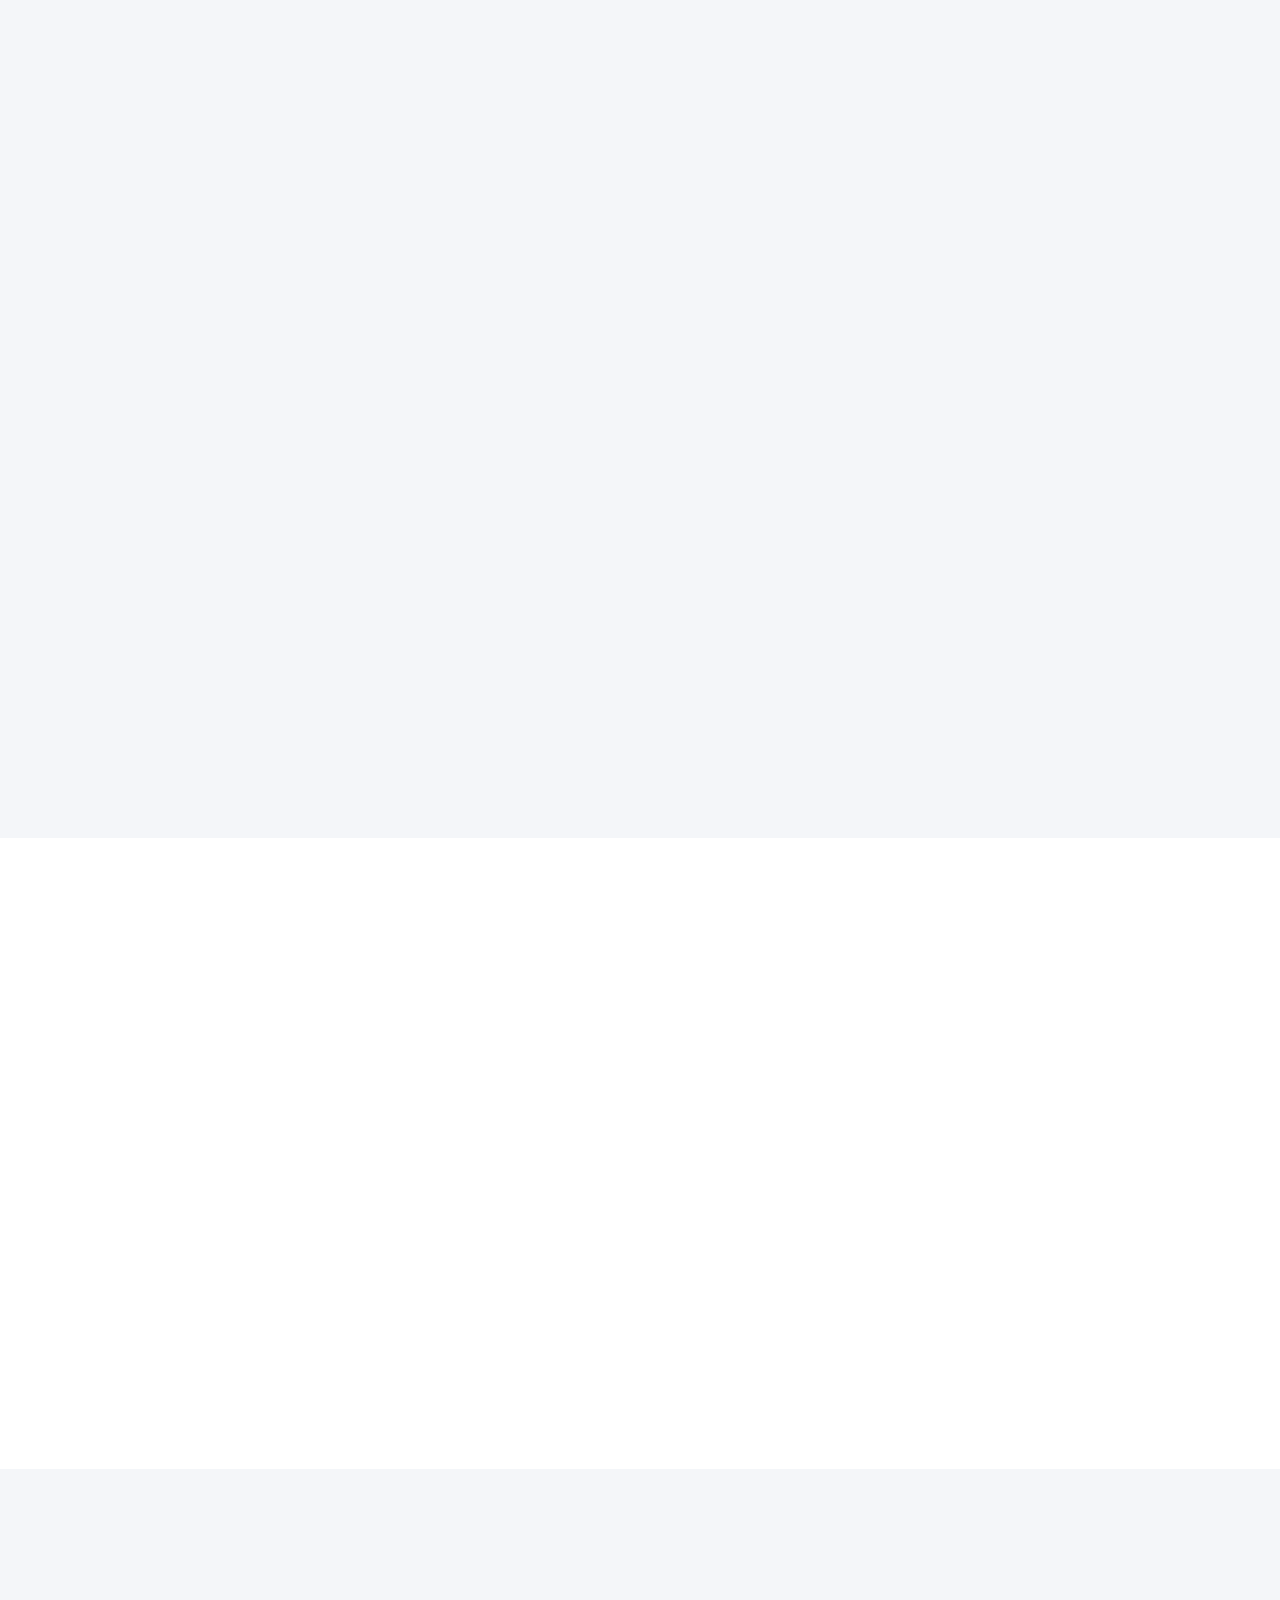
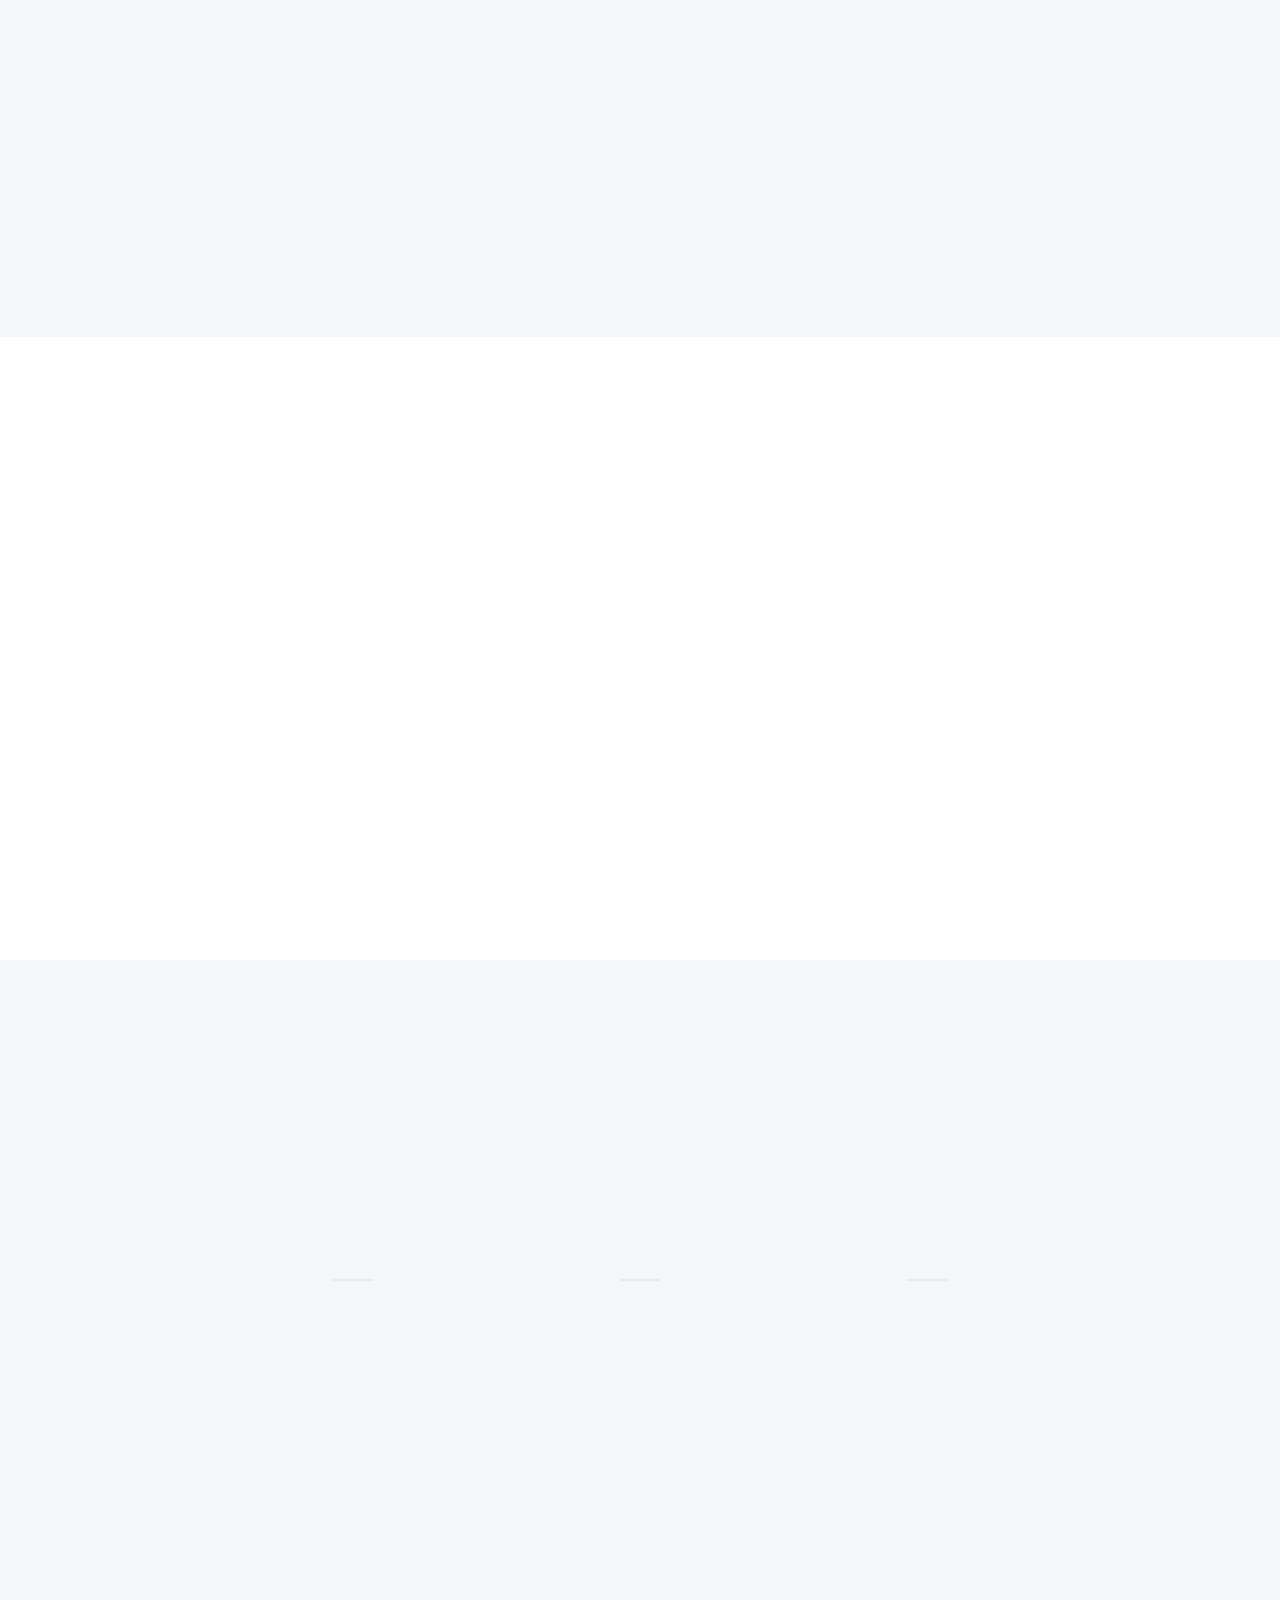
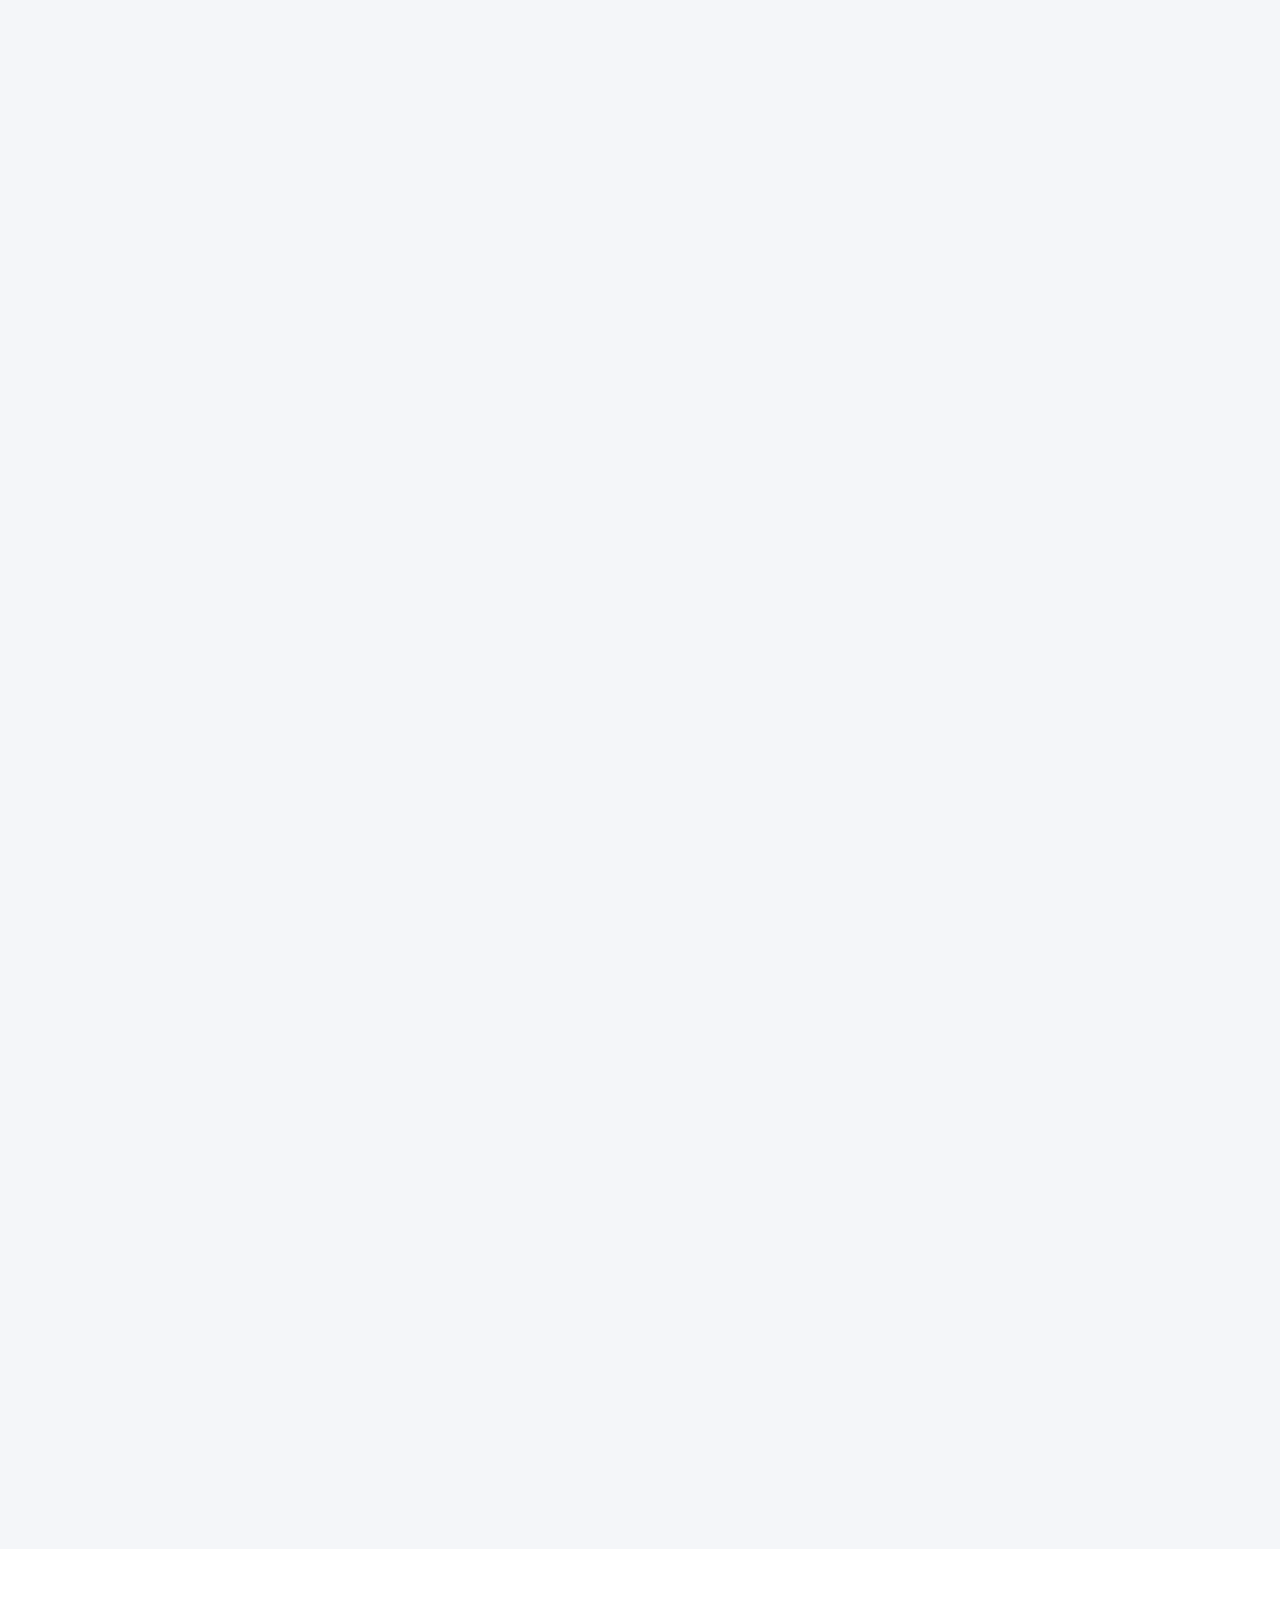
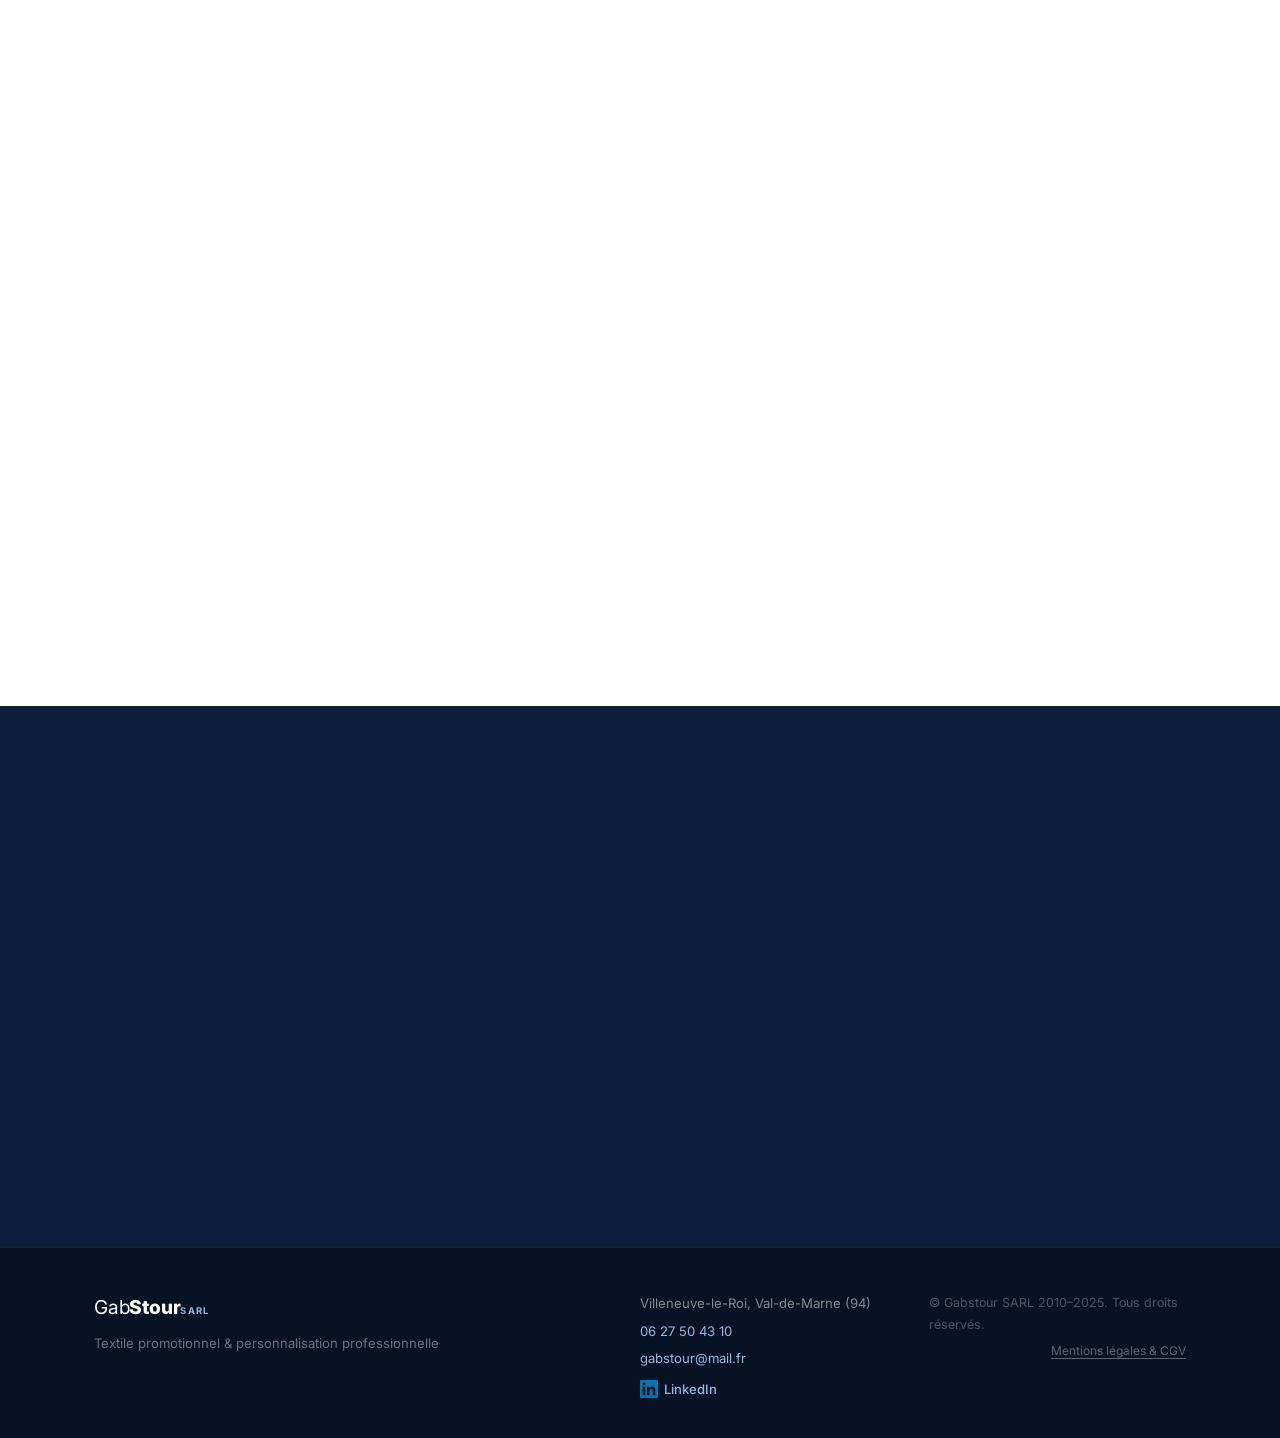
==== commit b76a2a2a: "Renseigne le numéro de téléphone réel : 06 27 50 43 10 Co-Authored-By: Claude Sonnet 4.6 <noreply@an" ====
--- a/index.html
+++ b/index.html
@@ -1092,7 +1092,7 @@
         <p class="section-sub light">Pour toute demande de devis ou renseignement, envoyez-nous un email. Nous répondons sous 24h ouvrées.</p>
       </div>
       <div class="contact-actions reveal">
-        <a href="tel:+33XXXXXXXXX" class="btn btn-outline-light btn-lg contact-phone-btn">
+        <a href="tel:+33627504310" class="btn btn-outline-light btn-lg contact-phone-btn">
           <svg viewBox="0 0 24 24" fill="none"><path d="M22 16.92v3a2 2 0 01-2.18 2 19.79 19.79 0 01-8.63-3.07A19.5 19.5 0 013.07 11.5 19.79 19.79 0 01.07 2.84 2 2 0 012 .67h3a2 2 0 012 1.72c.127.96.361 1.903.7 2.81a2 2 0 01-.45 2.11L6.09 8.37a16 16 0 006.29 6.29l1.27-1.27a2 2 0 012.11-.45c.907.339 1.85.573 2.81.7A2 2 0 0122 16.92z" stroke="currentColor" stroke-width="2" stroke-linecap="round" stroke-linejoin="round"/></svg>
           Appeler directement
         </a>
@@ -1106,7 +1106,7 @@
         </a>
       </div>
       <p class="contact-email-display reveal">
-        <a href="tel:+33XXXXXXXXX">+33 X XX XX XX XX</a>
+        <a href="tel:+33627504310">06 27 50 43 10</a>
         &nbsp;·&nbsp;
         <a href="mailto:gabstour@mail.fr">gabstour@mail.fr</a>
       </p>
@@ -1122,7 +1122,7 @@
       </div>
       <div class="footer-info">
         <p>Villeneuve-le-Roi, Val-de-Marne (94)</p>
-        <p><a href="tel:+33XXXXXXXXX">+33 X XX XX XX XX</a></p>
+        <p><a href="tel:+33627504310">06 27 50 43 10</a></p>
         <p><a href="mailto:gabstour@mail.fr">gabstour@mail.fr</a></p>
         <a href="https://fr.linkedin.com/company/gabstour-sarl" target="_blank" rel="noopener noreferrer" class="footer-linkedin" aria-label="LinkedIn Gabstour SARL">
           <svg viewBox="0 0 24 24" width="18" height="18"><path fill="#0077B5" d="M20.447 20.452h-3.554v-5.569c0-1.328-.027-3.037-1.852-3.037-1.853 0-2.136 1.445-2.136 2.939v5.667H9.351V9h3.414v1.561h.046c.477-.9 1.637-1.85 3.37-1.85 3.601 0 4.267 2.37 4.267 5.455v6.286zM5.337 7.433a2.062 2.062 0 01-2.063-2.065 2.064 2.064 0 112.063 2.065zm1.782 13.019H3.555V9h3.564v11.452zM22.225 0H1.771C.792 0 0 .774 0 1.729v20.542C0 23.227.792 24 1.771 24h20.451C23.2 24 24 23.227 24 22.271V1.729C24 .774 23.2 0 22.222 0h.003z"/></svg>
